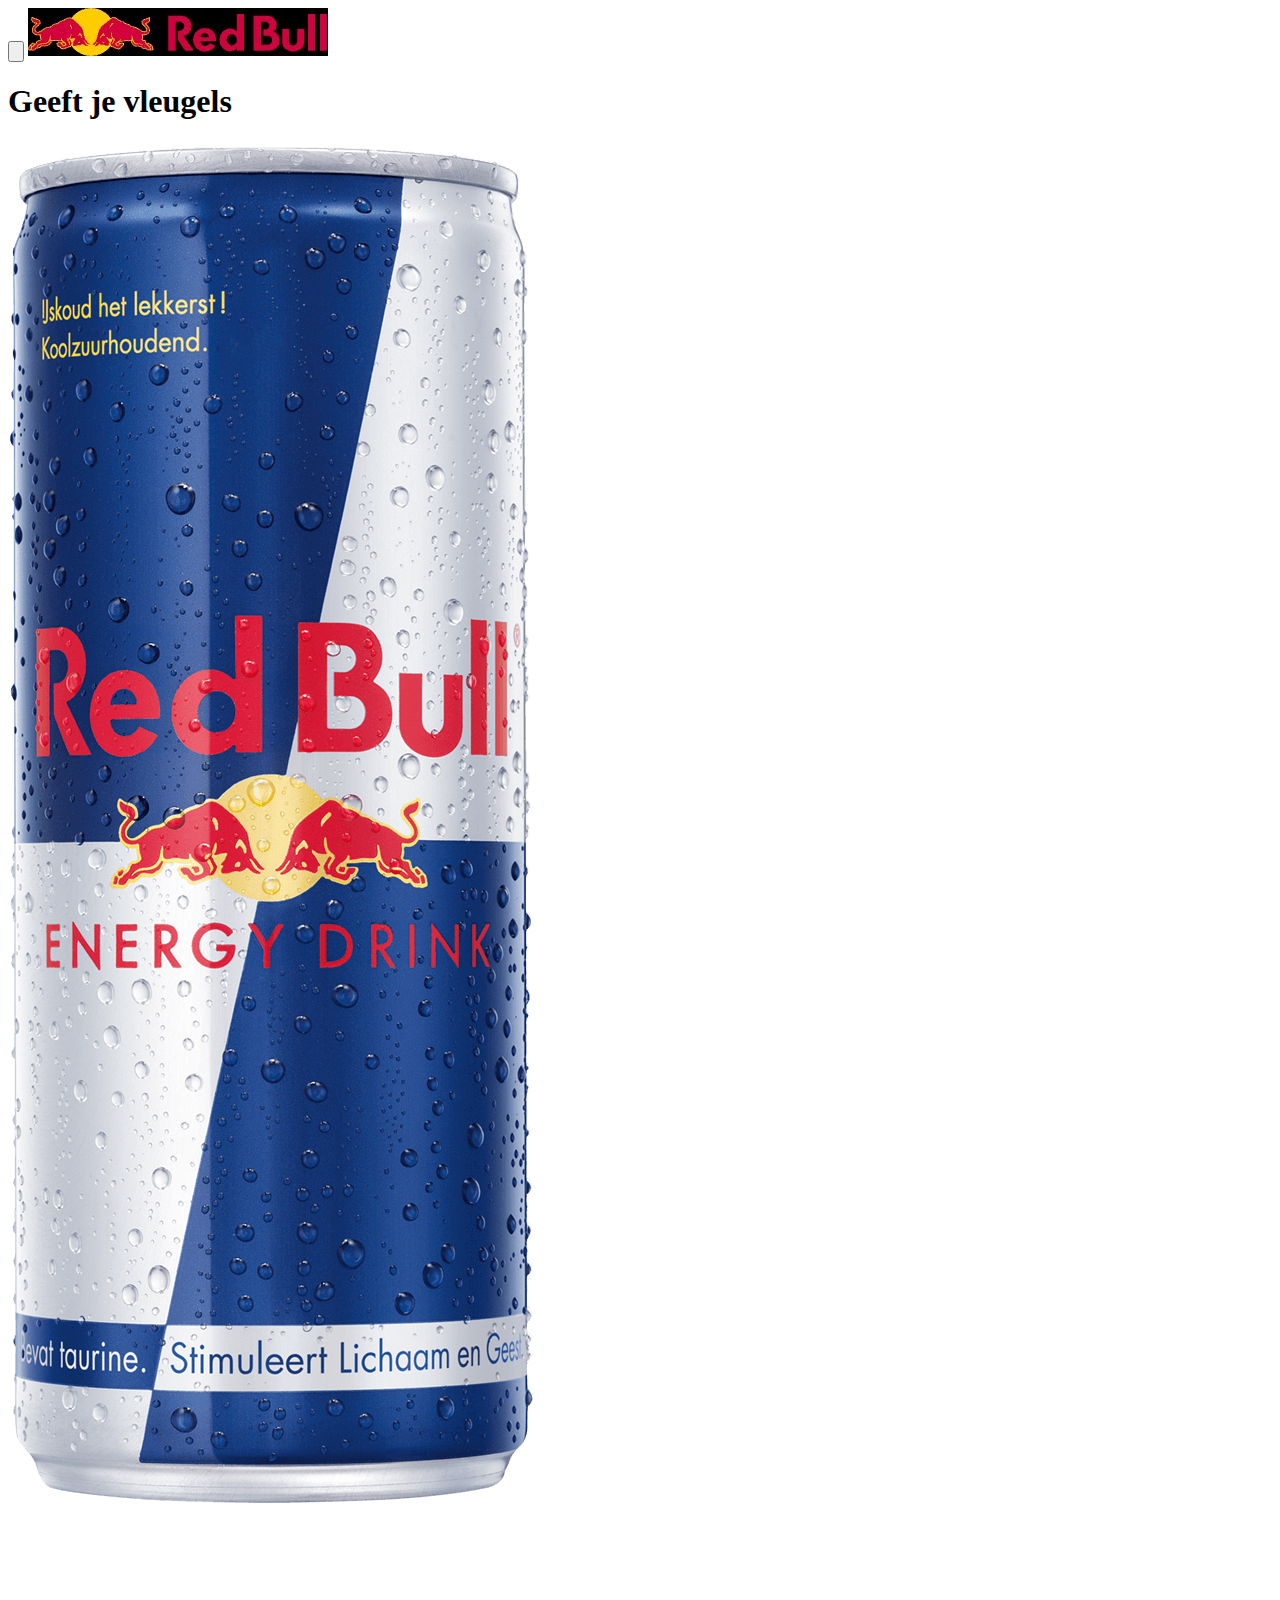
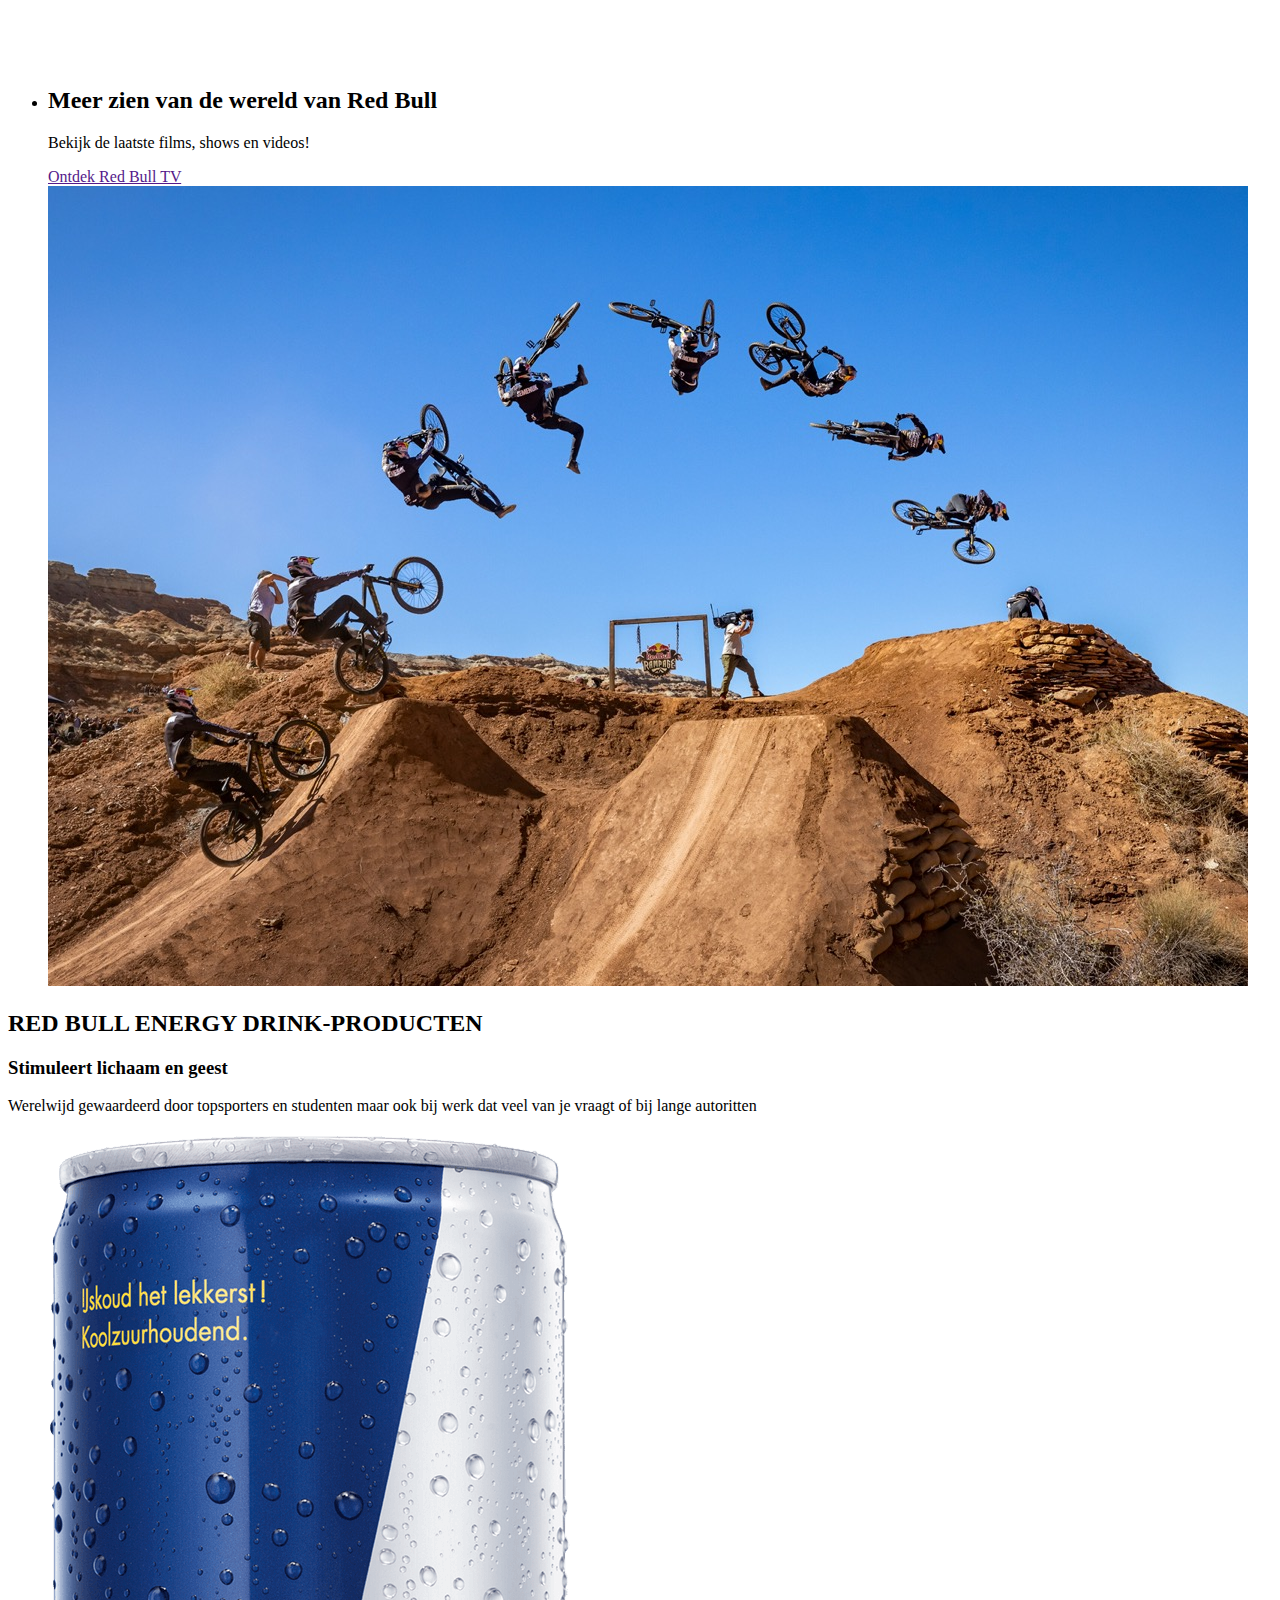
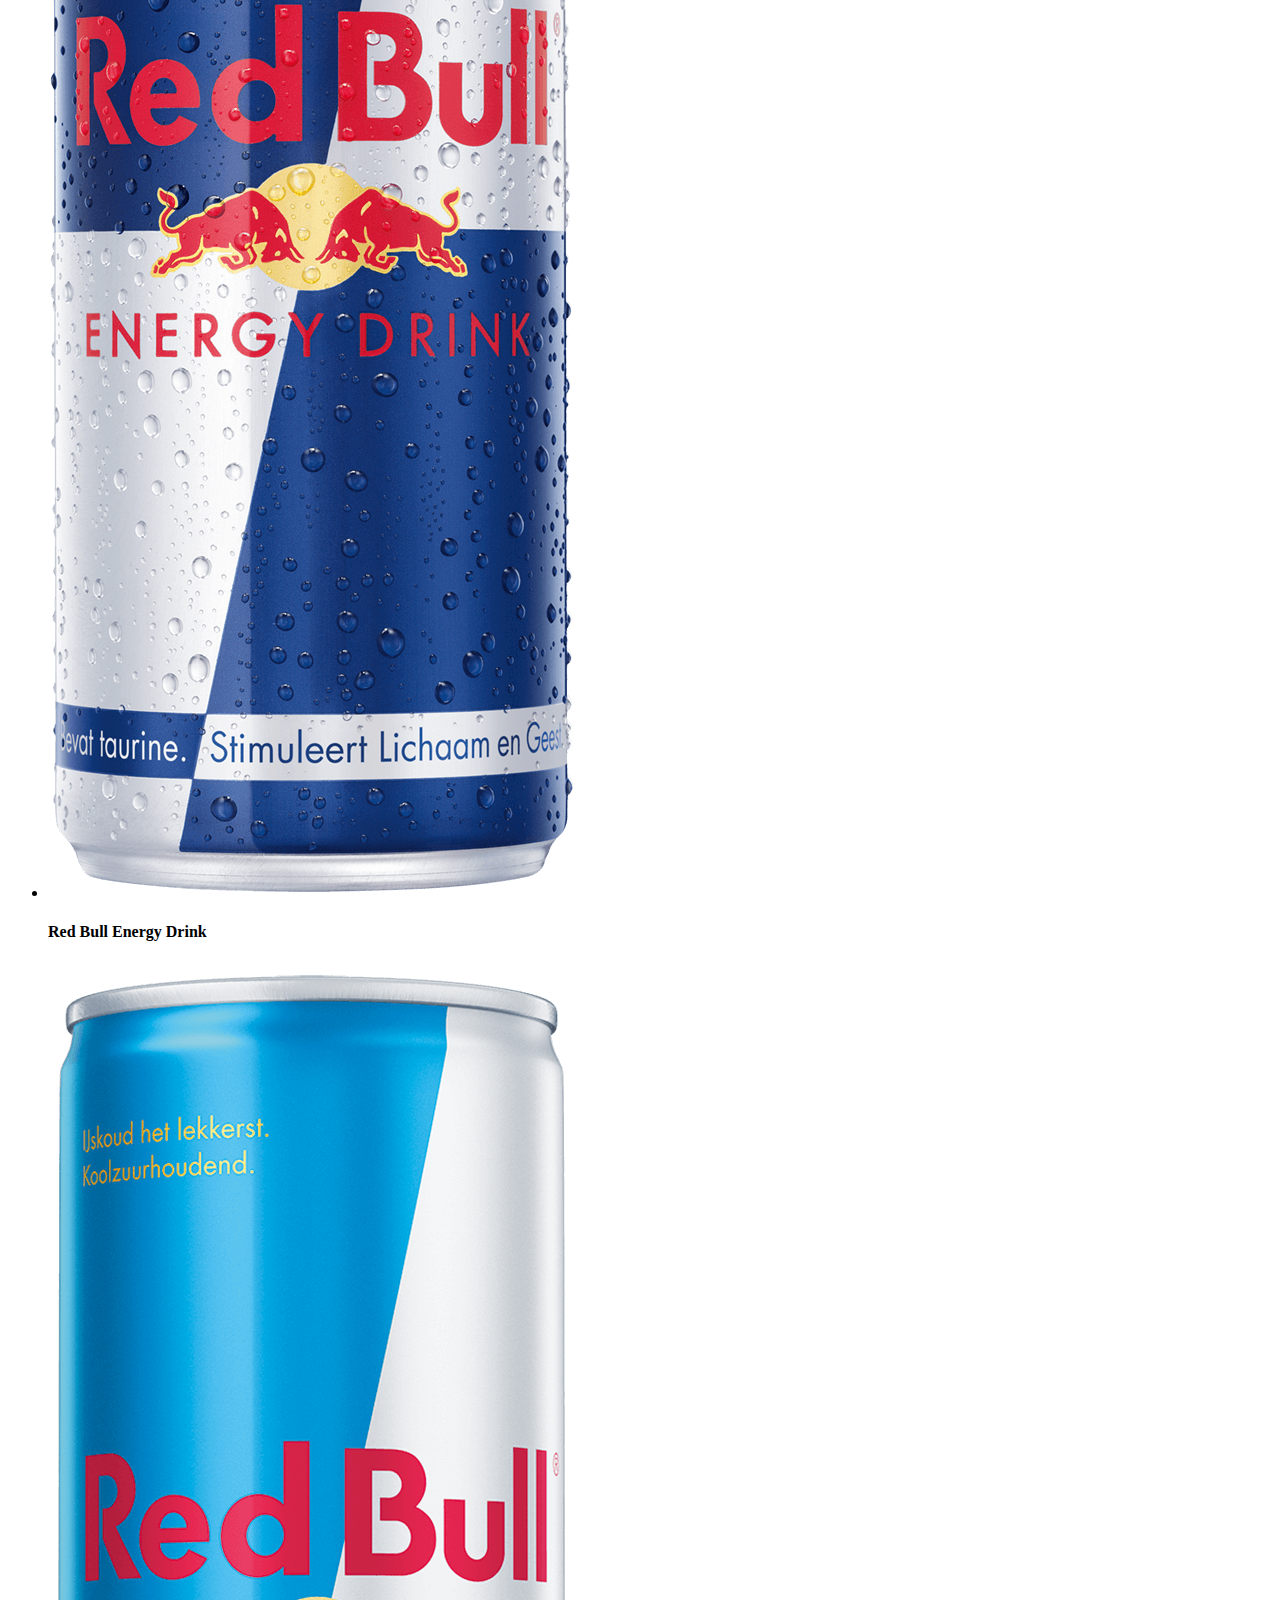
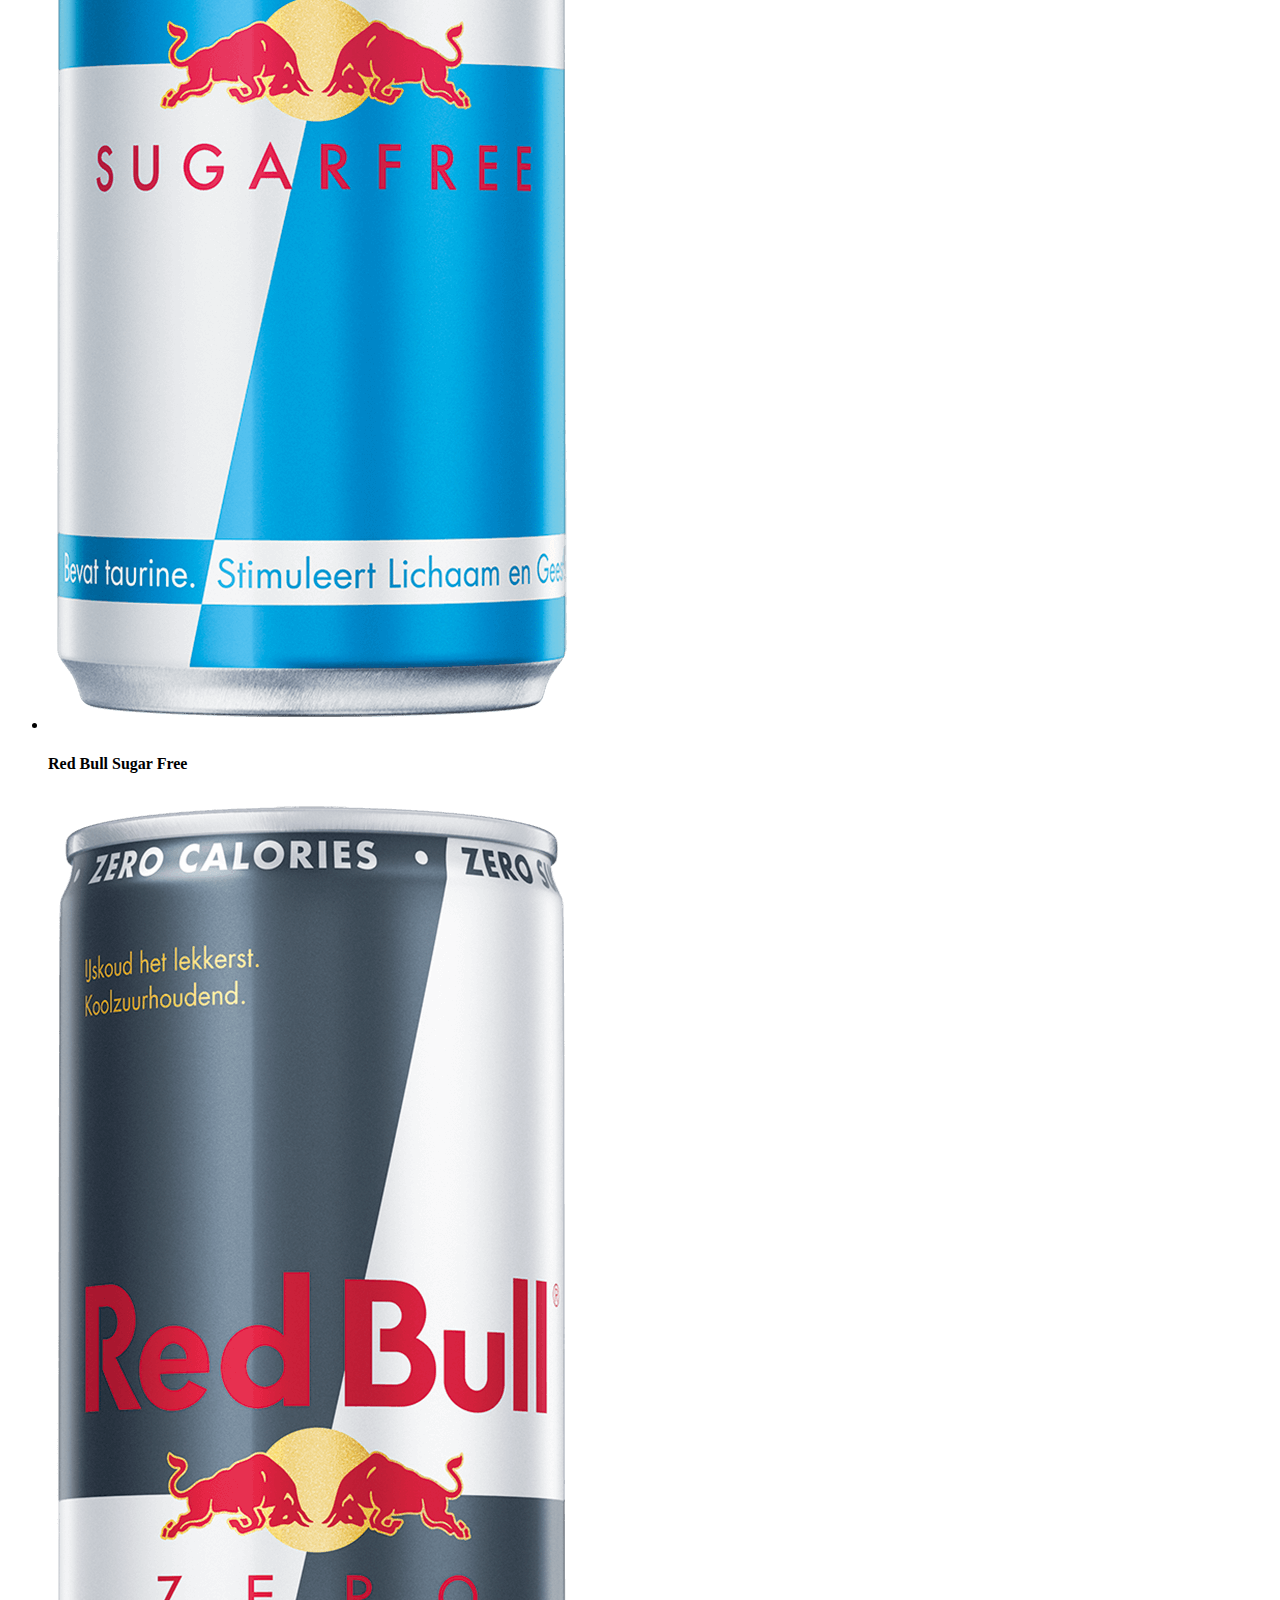
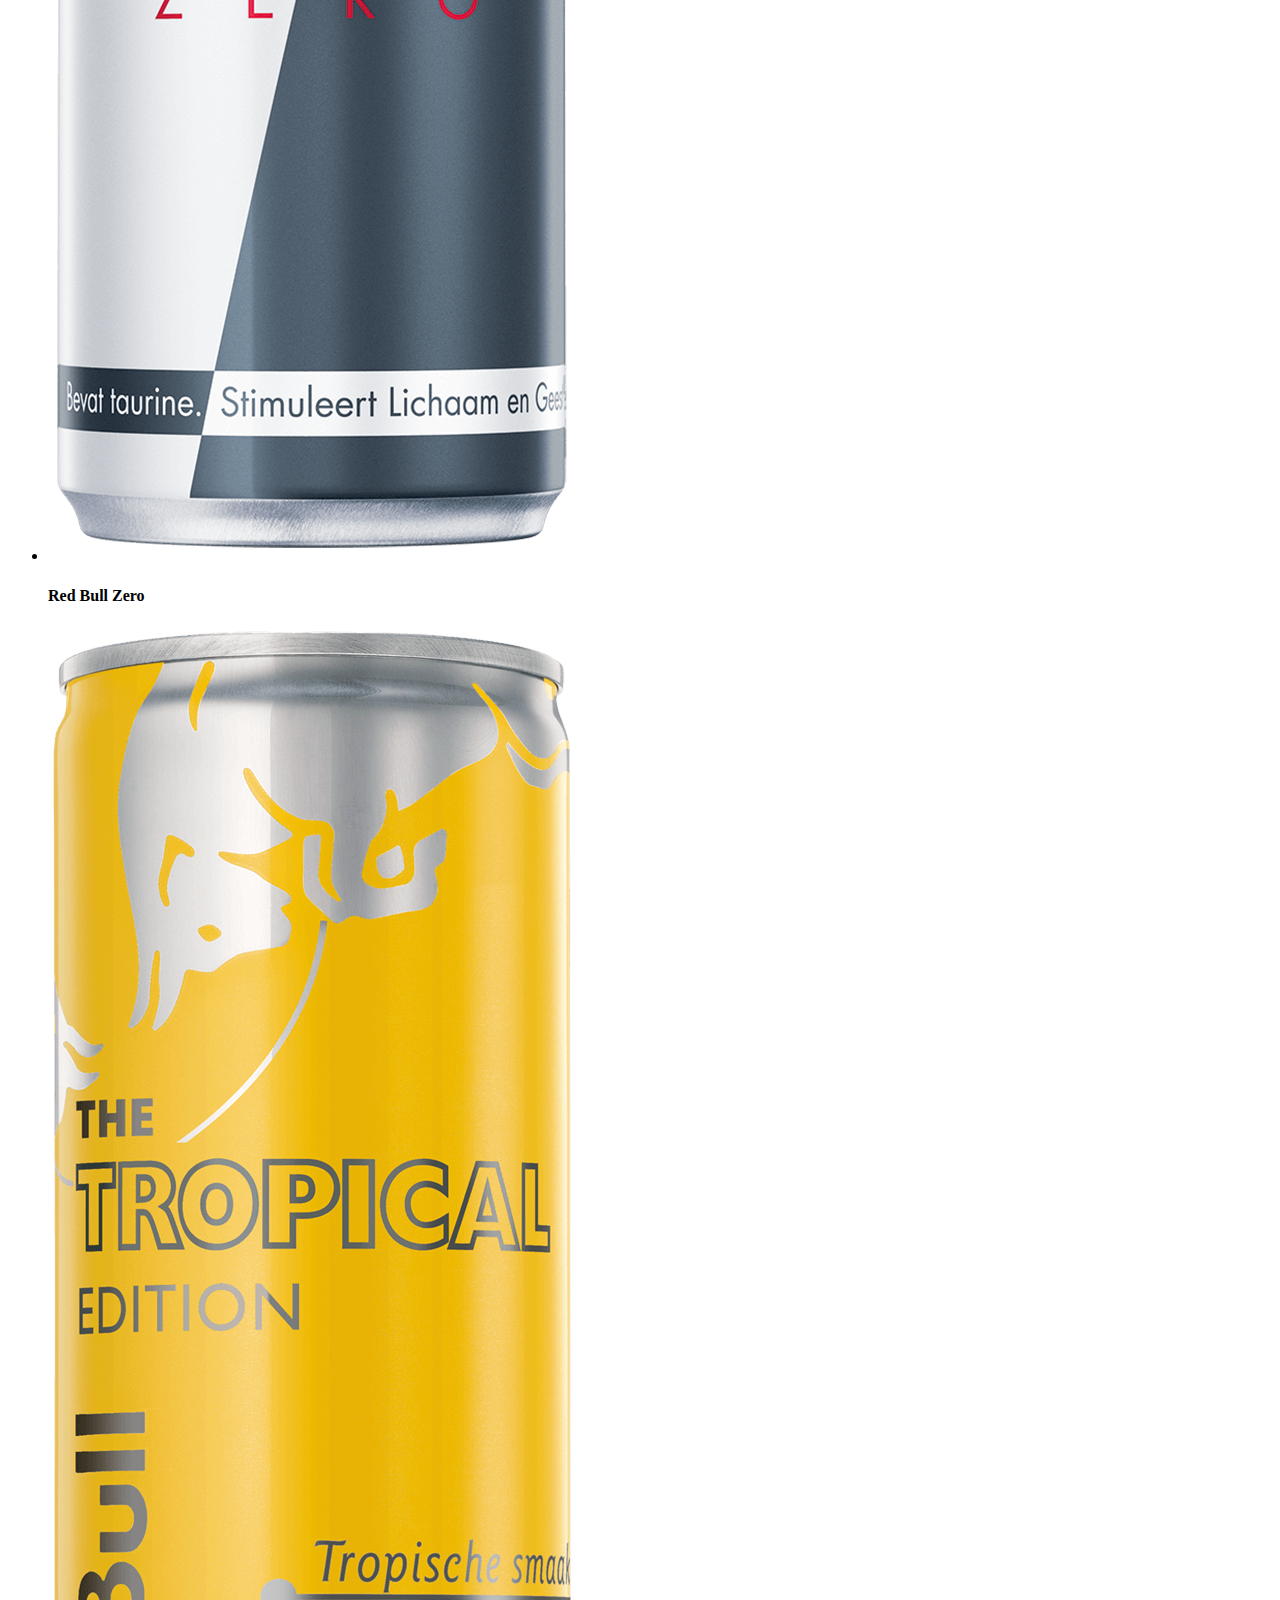
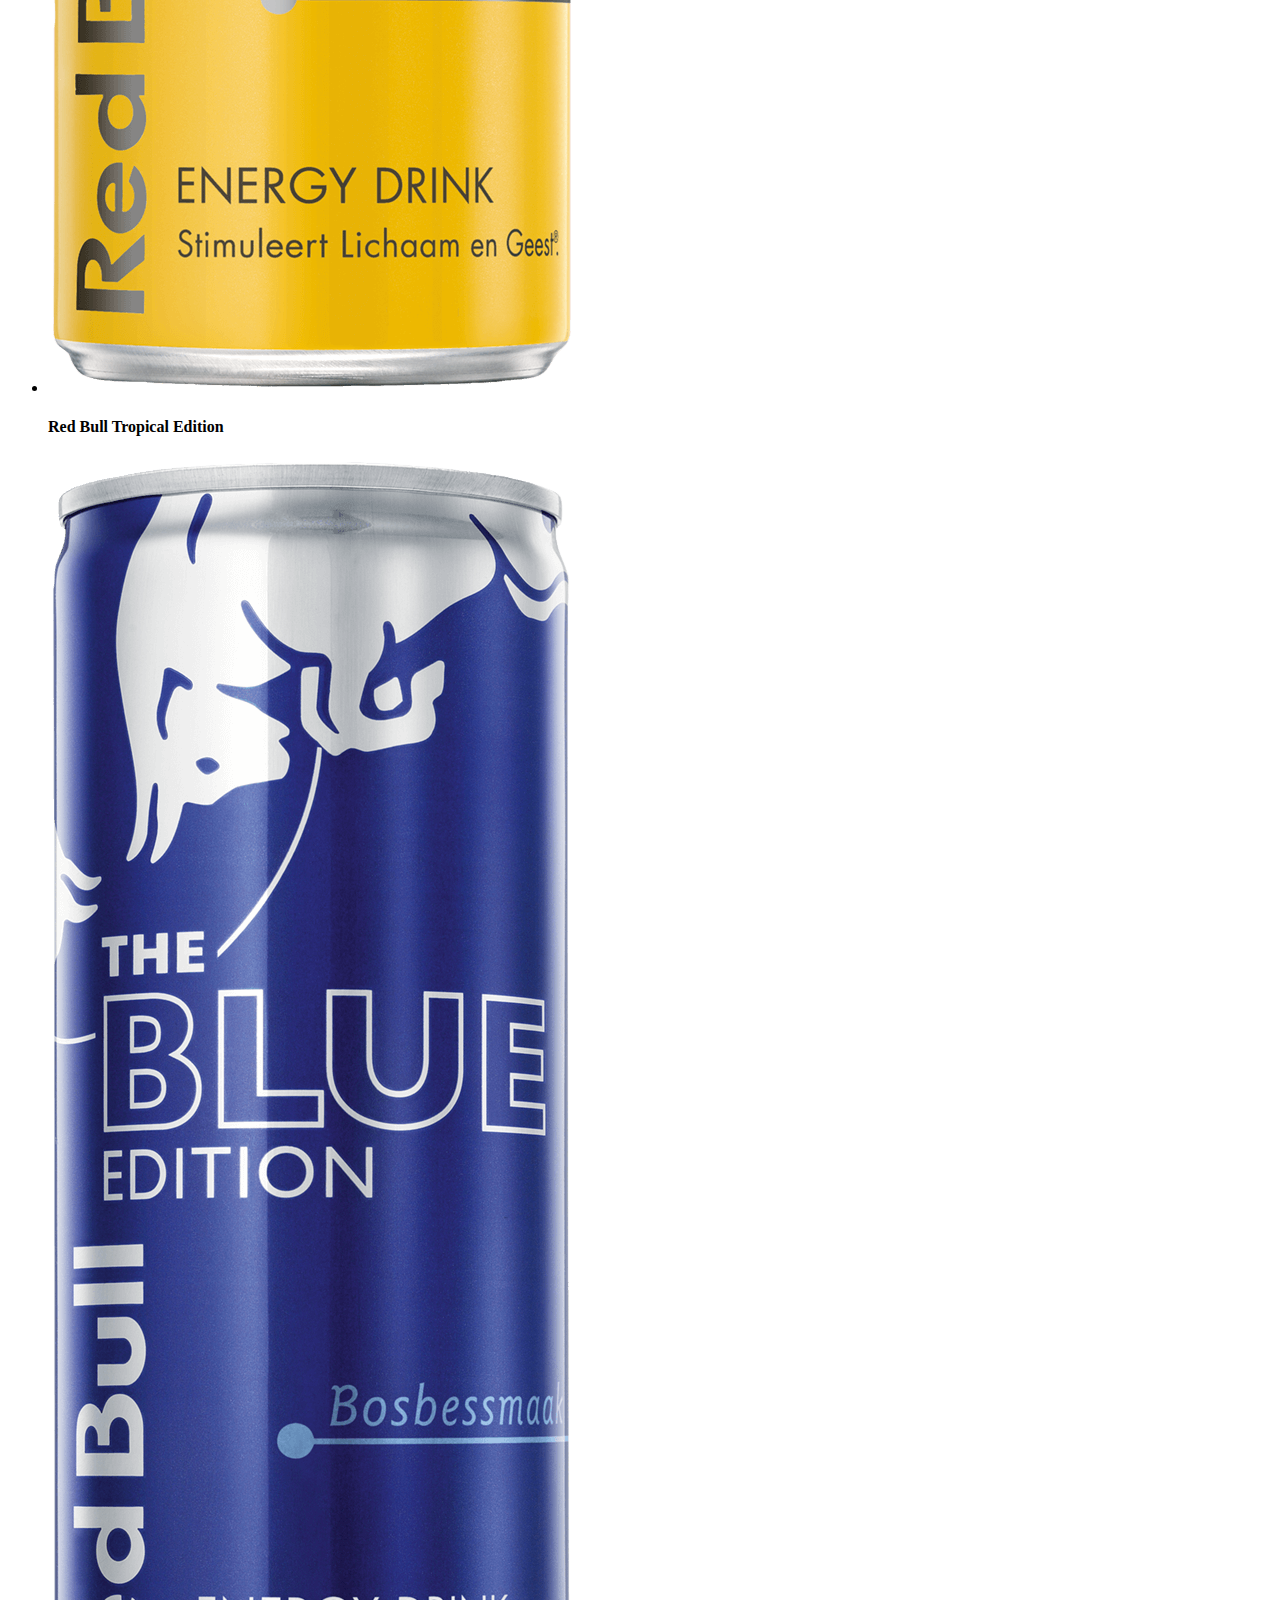
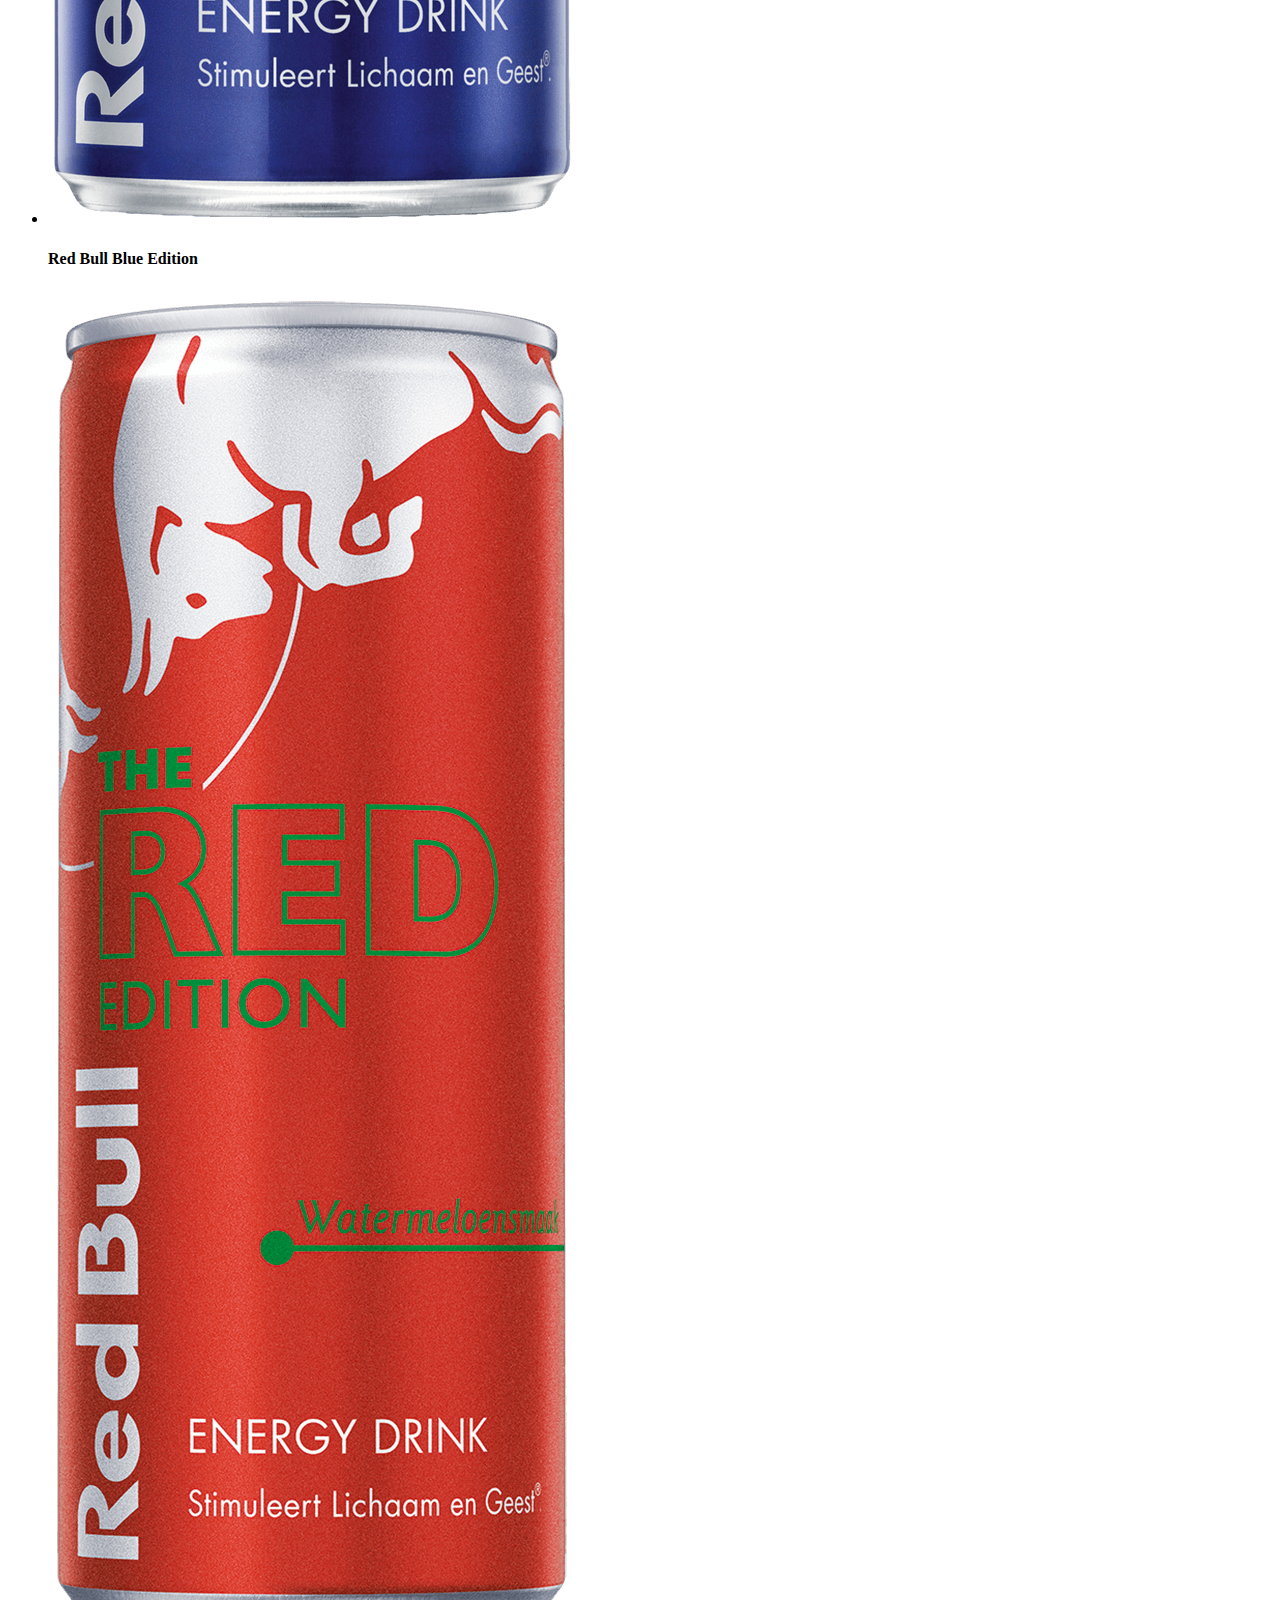
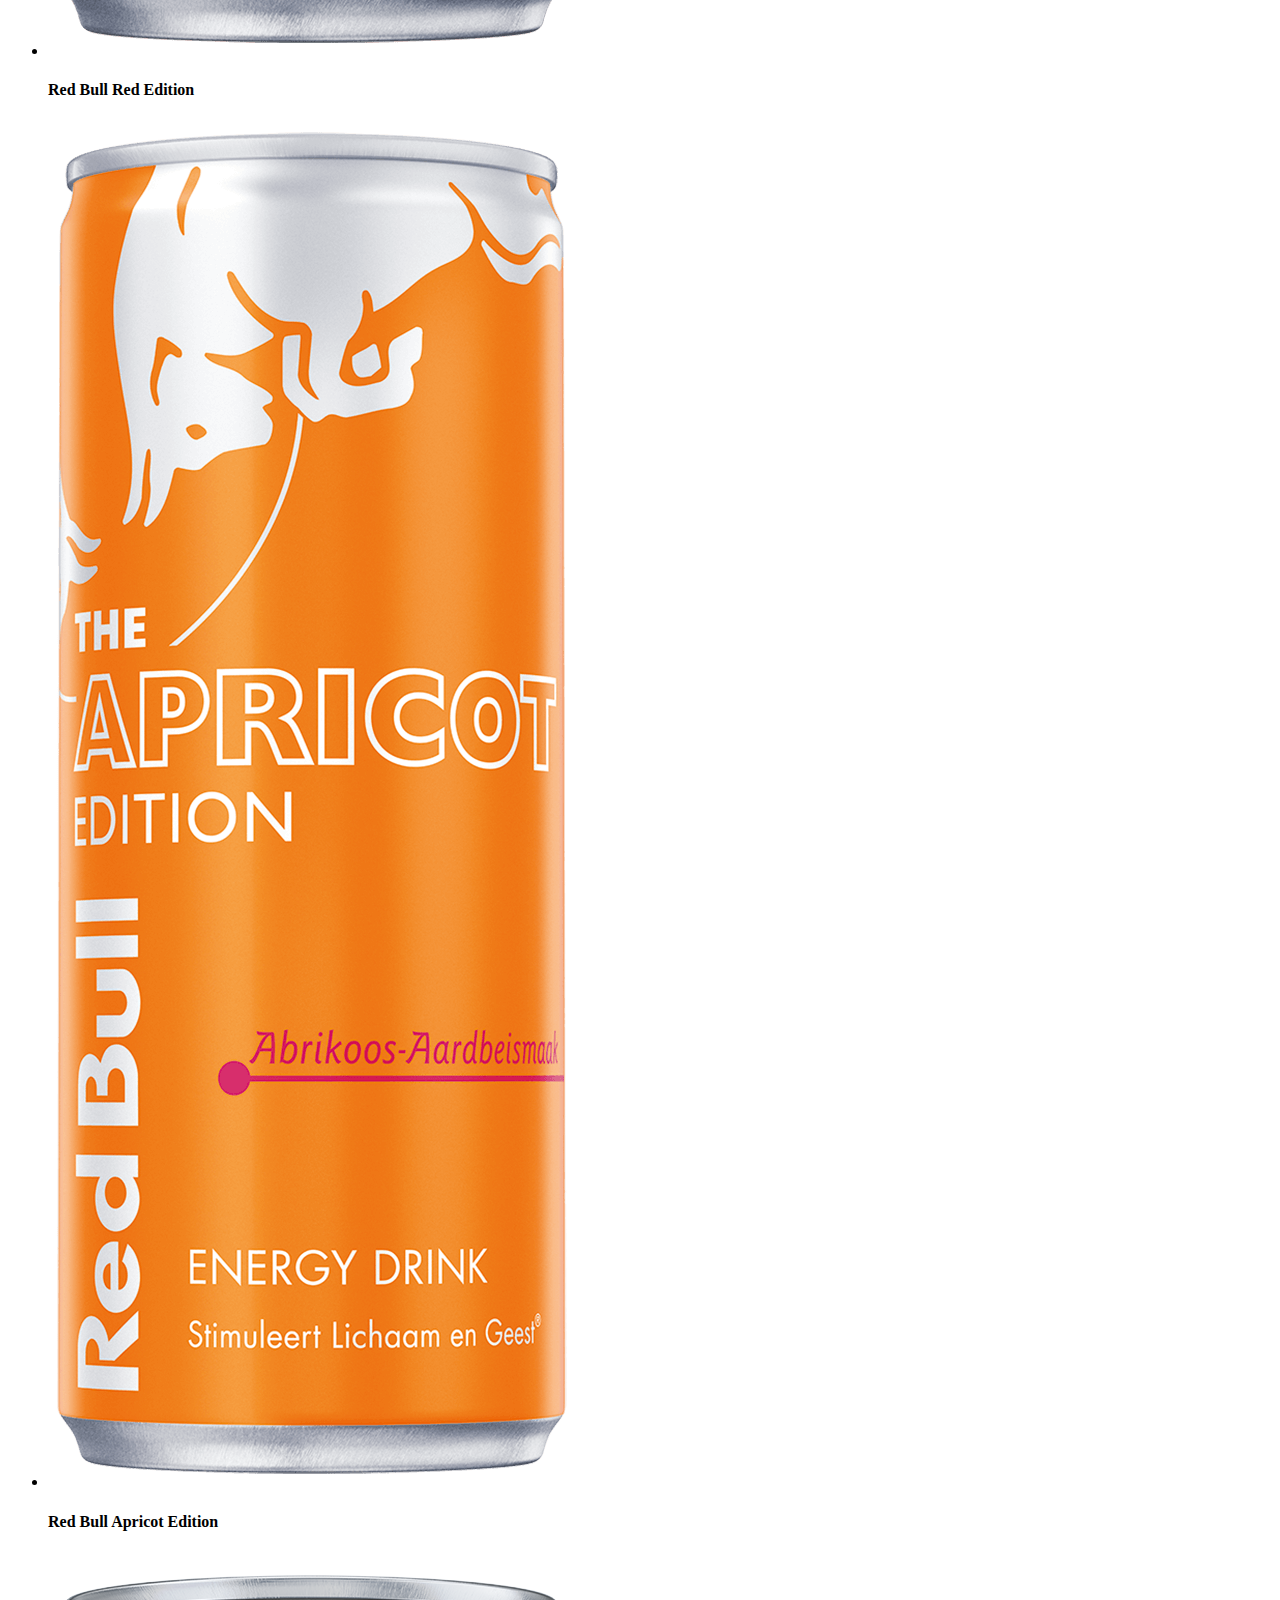
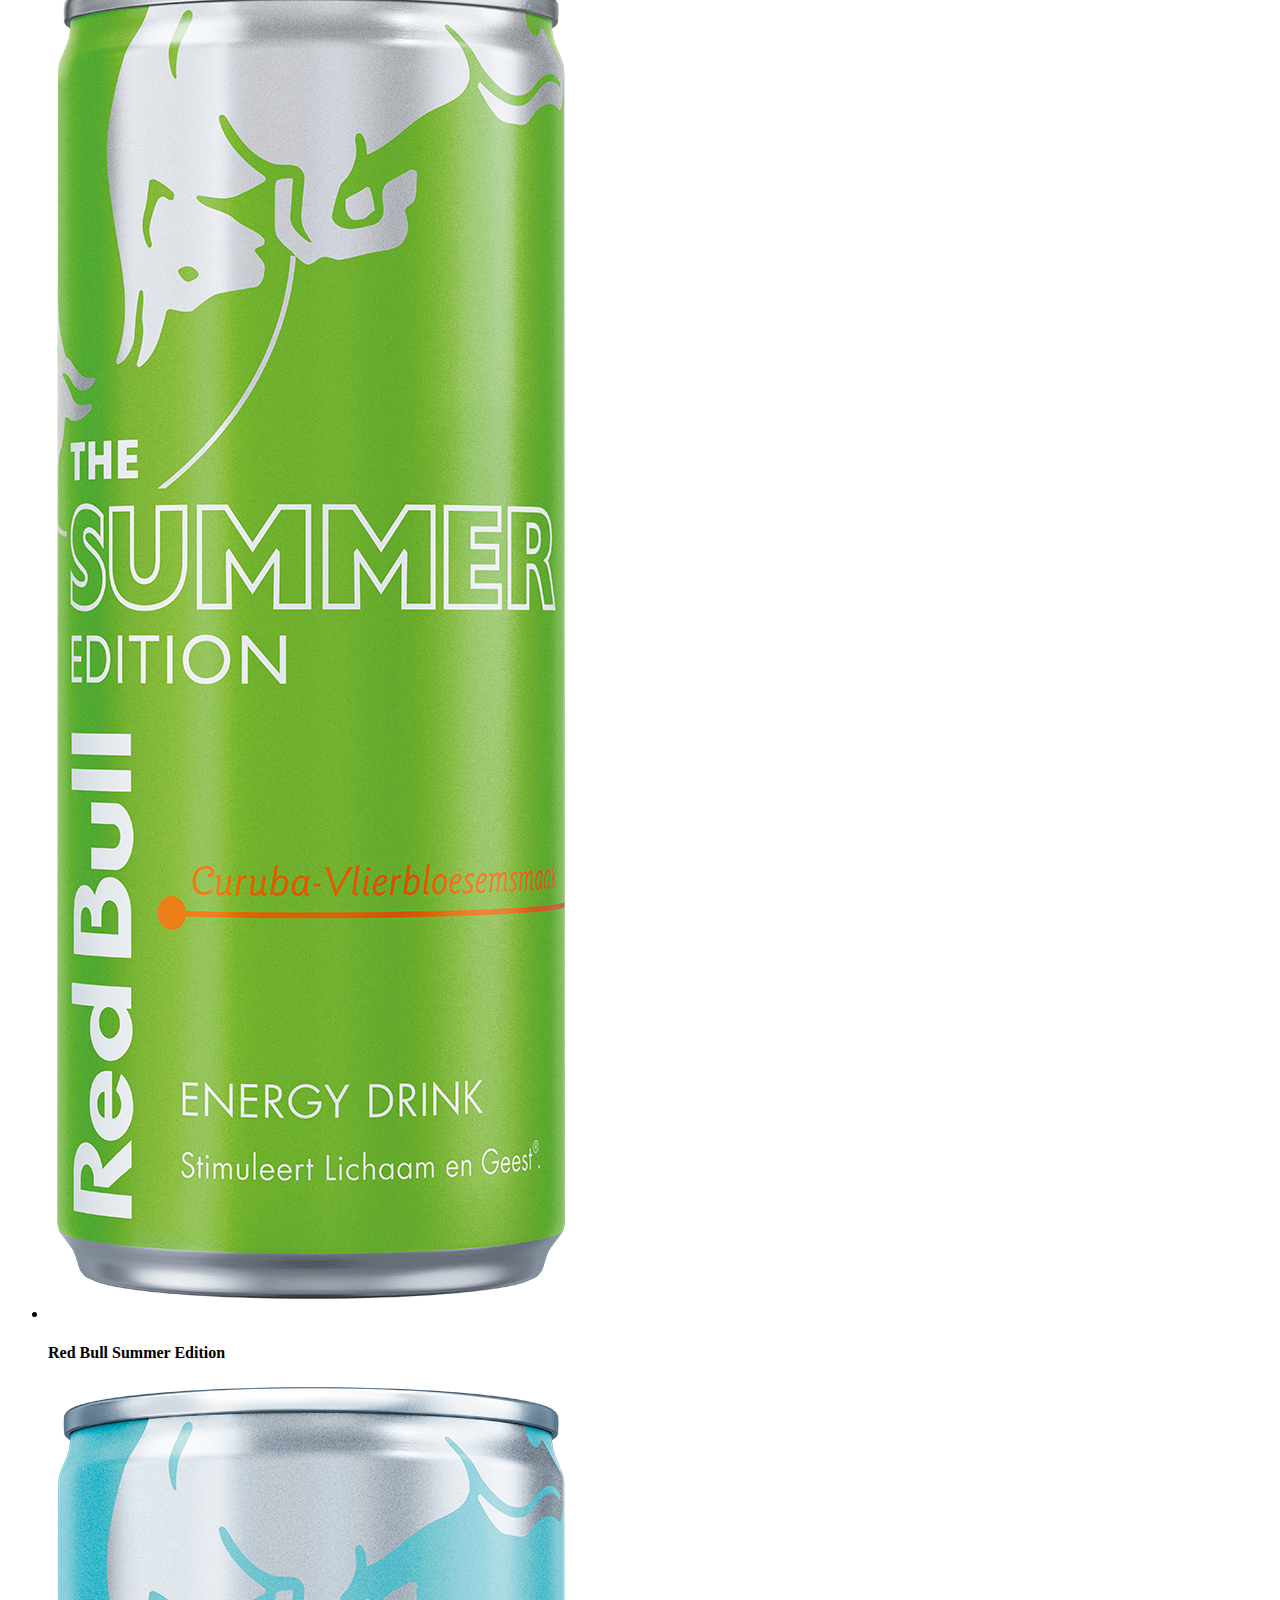
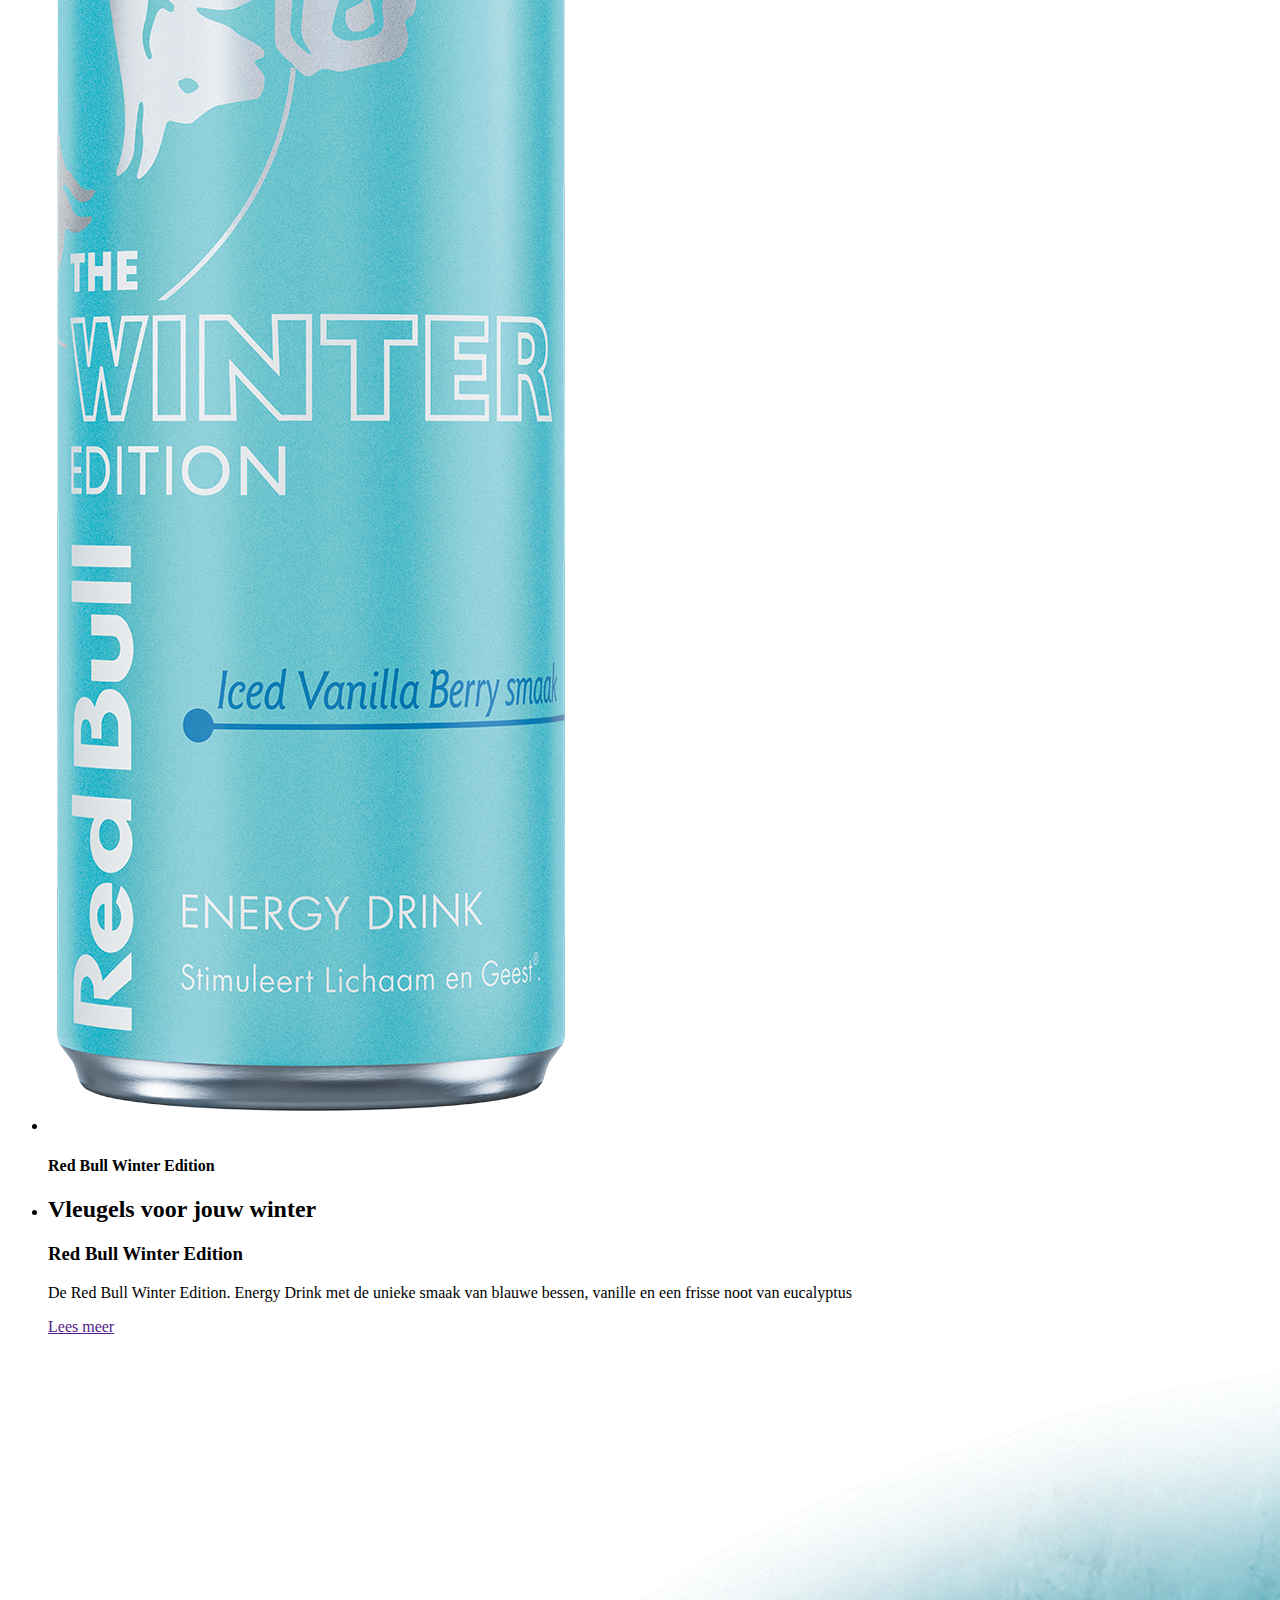
==== redbulldetails.html @ 4510eb65 "Add files via upload" ====
<!DOCTYPE html>
<html lang="nl">
	
<head>
	<meta charset="UTF-8">
	<meta name="author" content="jouw naam">
	<meta name="viewport" content="width=device-width, initial-scale=1">
	
	<title>Red Bull</title>
	
	<link href="styles/style.css" rel="stylesheet">
	<link rel="icon" type="image/svg+xml" href="images/favicon.svg">
	<nav>
		<button>
			<img src="images/9x9.svg" alt="Hamburger menu">
		</button>
		<img src="images/redbull_logo.jpeg" alt="redbull logo">
	</nav>
</head>
<body>
    <section>
        <h1>Geeft je vleugels</h1>
        <img src="images/NL_RBED_250_Single-Unit_close_cold_ORIGINAL_canwidth528px.png" alt="Classic redbull can">
    </section>
    <section>
        <video src=""></video>
    </section>
    <section>
        <ul>
            <li>
                <h2>Meer zien van de wereld van Red Bull</h2>
                <p>Bekijk de laatste films, shows en videos!</p>
                <a href="">Ontdek Red Bull TV</a>
                <img src="images/SI202110160056_news.jpg" alt="Edit of a biker doing a trick">
            </li>
        </ul>
    </section>
    <section>
        <h2>RED BULL ENERGY DRINK-PRODUCTEN</h2>
        <h3>Stimuleert lichaam en geest</h3>
        <p>Werelwijd gewaardeerd door topsporters en studenten maar ook bij werk dat veel van je vraagt of bij lange autoritten</p>
        <ul>
            <li>
                <img src="images/NL_RBED_250_Single-Unit_close_cold_ORIGINAL_canwidth528px.png" alt="Classic red bull can">
                <h4>Red Bull Energy Drink</h4>
            </li>
        </ul>
        <ul>
            <li>
                <img src="images/NL_RBSF_250_Single_Unit_close_ambient_ORIGINAL_DRES__2_.png" alt="Sugar Free red bull can">
                <h4>Red Bull Sugar Free</h4>
            </li>
        </ul>
        <ul>
            <li>
                <img src="images/NL_RBZ_250_Single_Unit_close_ambient_ORIGINAL_DRES__1_.png" alt="Zero Caffeine Red Bull can">
                <h4>Red Bull Zero</h4>
            </li>
        </ul>
        <ul>
            <li>
                <img src="images/NL_RBTE_250_Single-Unit_close_ambient_ORIGINAL_canwidth528px.png" alt="Yellow Red Bull can">
                <h4>Red Bull Tropical Edition</h4>
            </li>
        </ul>
        <ul>
            <li>
                <img src="images/NL_RBBE_250_Single-Unit_close_ambient_ORIGINAL_canwidth528px.png" alt="Dark blue Red Bull can">
                <h4>Red Bull Blue Edition</h4>
            </li>
        </ul>
        <ul>
            <li>
                <img src="images/NL_RBRE_250_Single_Unit_close_ambient_ORIGINAL_DRES__3_.png" alt="Red Red Bull can">
                <h4>Red Bull Red Edition</h4>
            </li>
        </ul>
        <ul>
            <li>
                <img src="images/DRES_NL_APRICOT-250ml_ambient_front_redbullcom.png" alt="Orange Red Bull can">
                <h4>Red Bull Apricot Edition</h4>
            </li>
        </ul>
        <ul>
            <li>
                <img src="images/NL_CE_250ml_The_Summer_Edition_Country__Ambient_Closed_Front_COM_FULL.png" alt="Green Red bull can">
                <h4>Red Bull Summer Edition</h4>
            </li>
        </ul>
        <ul>
            <li>
                <img src="images/NL_IGB_250ml_The_Winter_Edition_Sugarfree_COUNTRY_RGB_PACKRQ-1675_Ambient_Closed_Front_COM_FULL.png" alt="Light Blue rdbull can">
                <h4>Red Bull Winter Edition</h4>
            </li>
        </ul>
    </section>
    <section>
        <ul>
            <li>
                <h2>Vleugels voor jouw winter</h2>
                <h3>Red Bull Winter Edition</h3>
                <p>De Red Bull Winter Edition. Energy Drink met de unieke smaak van blauwe bessen, vanille en een frisse noot van eucalyptus</p>
                <a href="">Lees meer</a>
                <img src="images/winter-edition-background.png" alt="">
                <img src="images/cutoff_winteredi.png" alt="Light blue redbull can">
            </li>
        </ul>
        <ul>
            <li>
                <h2>Vleugels voor jouw zomer</h2>
                <h3>Red Bull Summer Edition</h3>
                <p>Red Bull Summer Edition met de exotische smaak van Curuba - Vlierbloesem</p>
                <a href="">Ontdek meer</a>
                <img src="images/summer_bg.jpeg" alt="">
                <img src="images/Summer_edi.png" alt="Light green red bull can">
            </li>
        </ul>
    </section>
    <section>
        <ul>
            <li>
                <h1>DUURZAAMHEID</h1>
                <H2>Een blikje heeft meer dan één leven</H2>
                <p>Bij Red Bull zijn we ons bewust van onze verantwoordelijkheid voor het milleu. Lees hier voor meer info over onze duurzame werkwijze:</p>
                <a href="">De levencyclus van een blikje</a>
                <a href="">Doe een quiz</a>
                <img src="" alt="">
            </li>
        </ul>
    </section>
</body>
<footer>
    <ul>
		<li>
			<a href="">Products & company</a>
			<a href="">Contact</a>
			<a href="">Vacatures</a>
			<a href="">Media</a>
			<a href="">Red Bull Shop</a>
			<a href="">Cookie instellingen</a>
			<a href="">Privacybeleid</a>
			<a href="">Gebruiksvoorwaarden</a>
			<a href="">Afdrukken</a>
			<a href="">Merkbescherming</a>
			<a href="">Fraude waarschuwing</a>
			<p>© 2024 Red Bull</p>
		</li>
	</ul>
</footer>
</html>
---- styles/style.css ----
/**************/
/* CSS REMEDY */
/**************/
*, *::after, *::before {
  box-sizing:border-box;  
}






/*********************/
/* CUSTOM PROPERTIES */
/*********************/
:root {
	/* startje */
	--color-text:#111;
	--color-background:#eee;
}





/****************/
/* JOUW STYLING */
/****************/

/* jouw code */
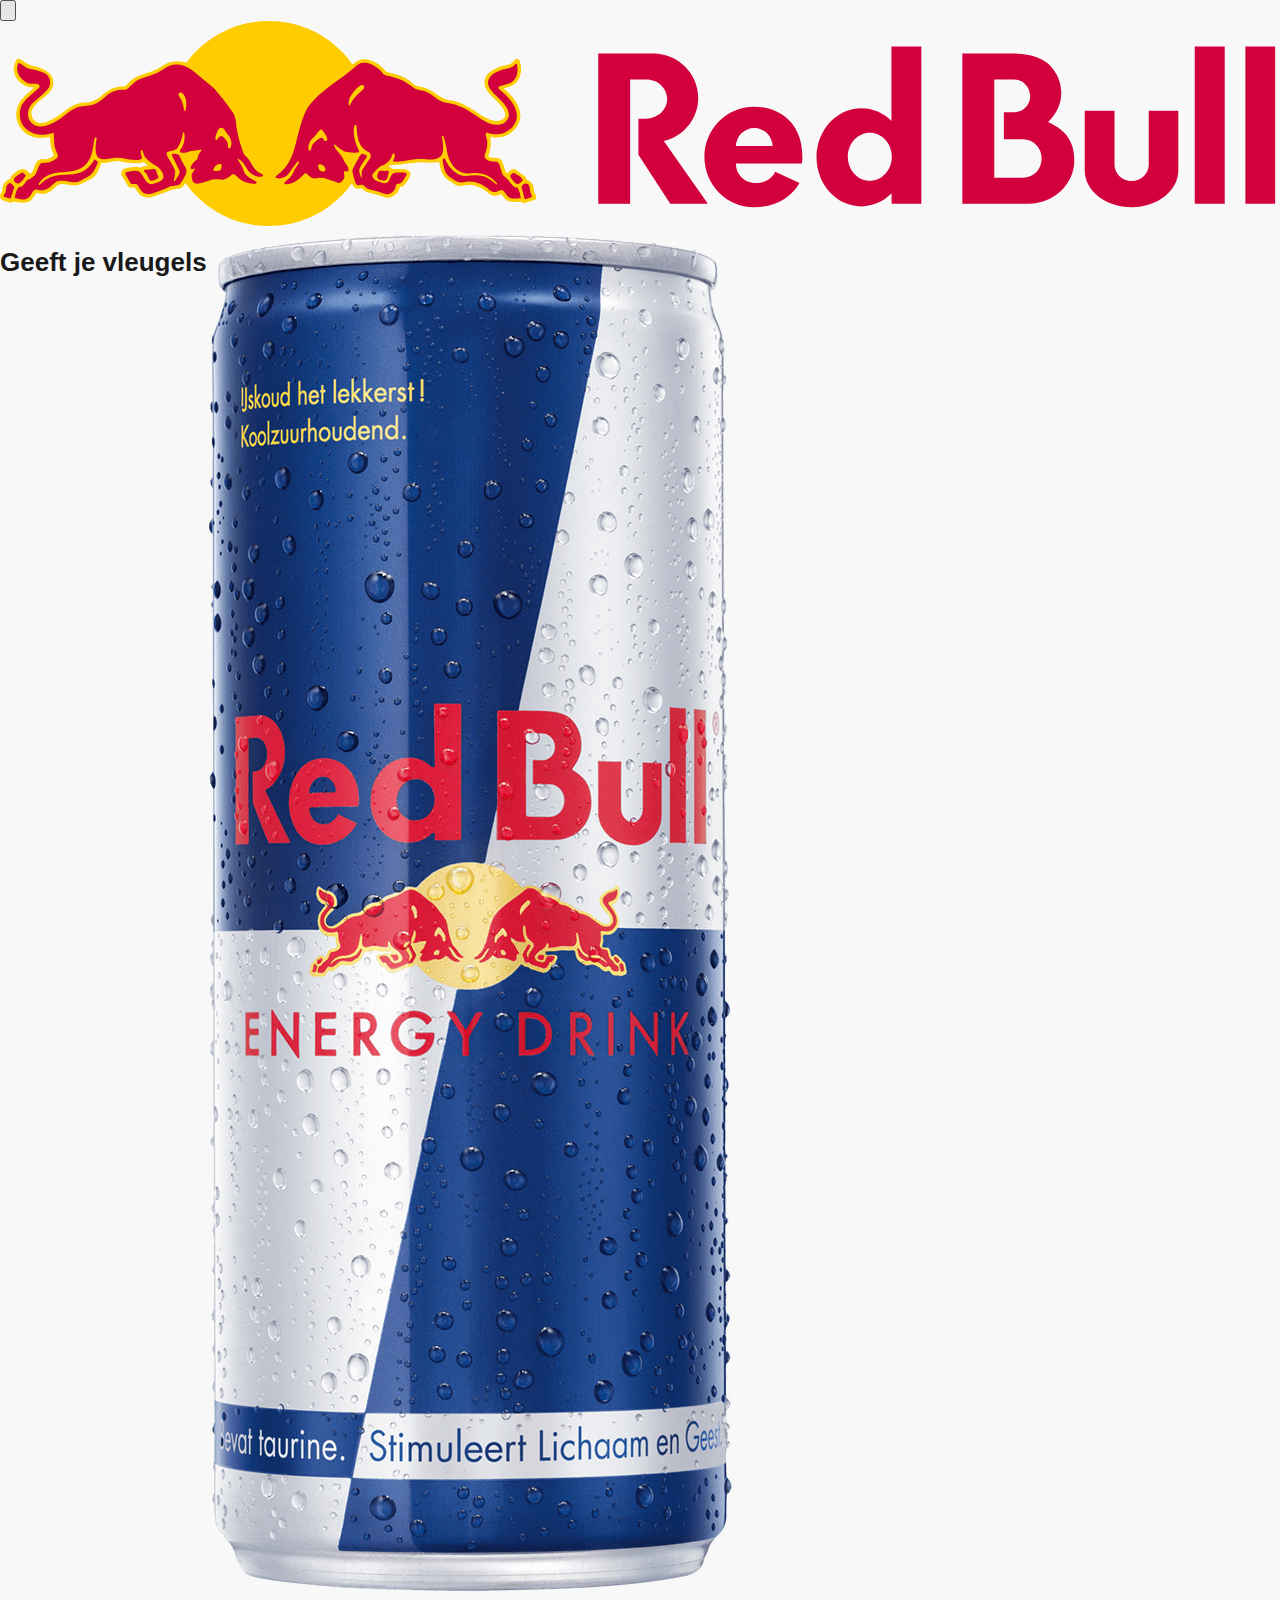
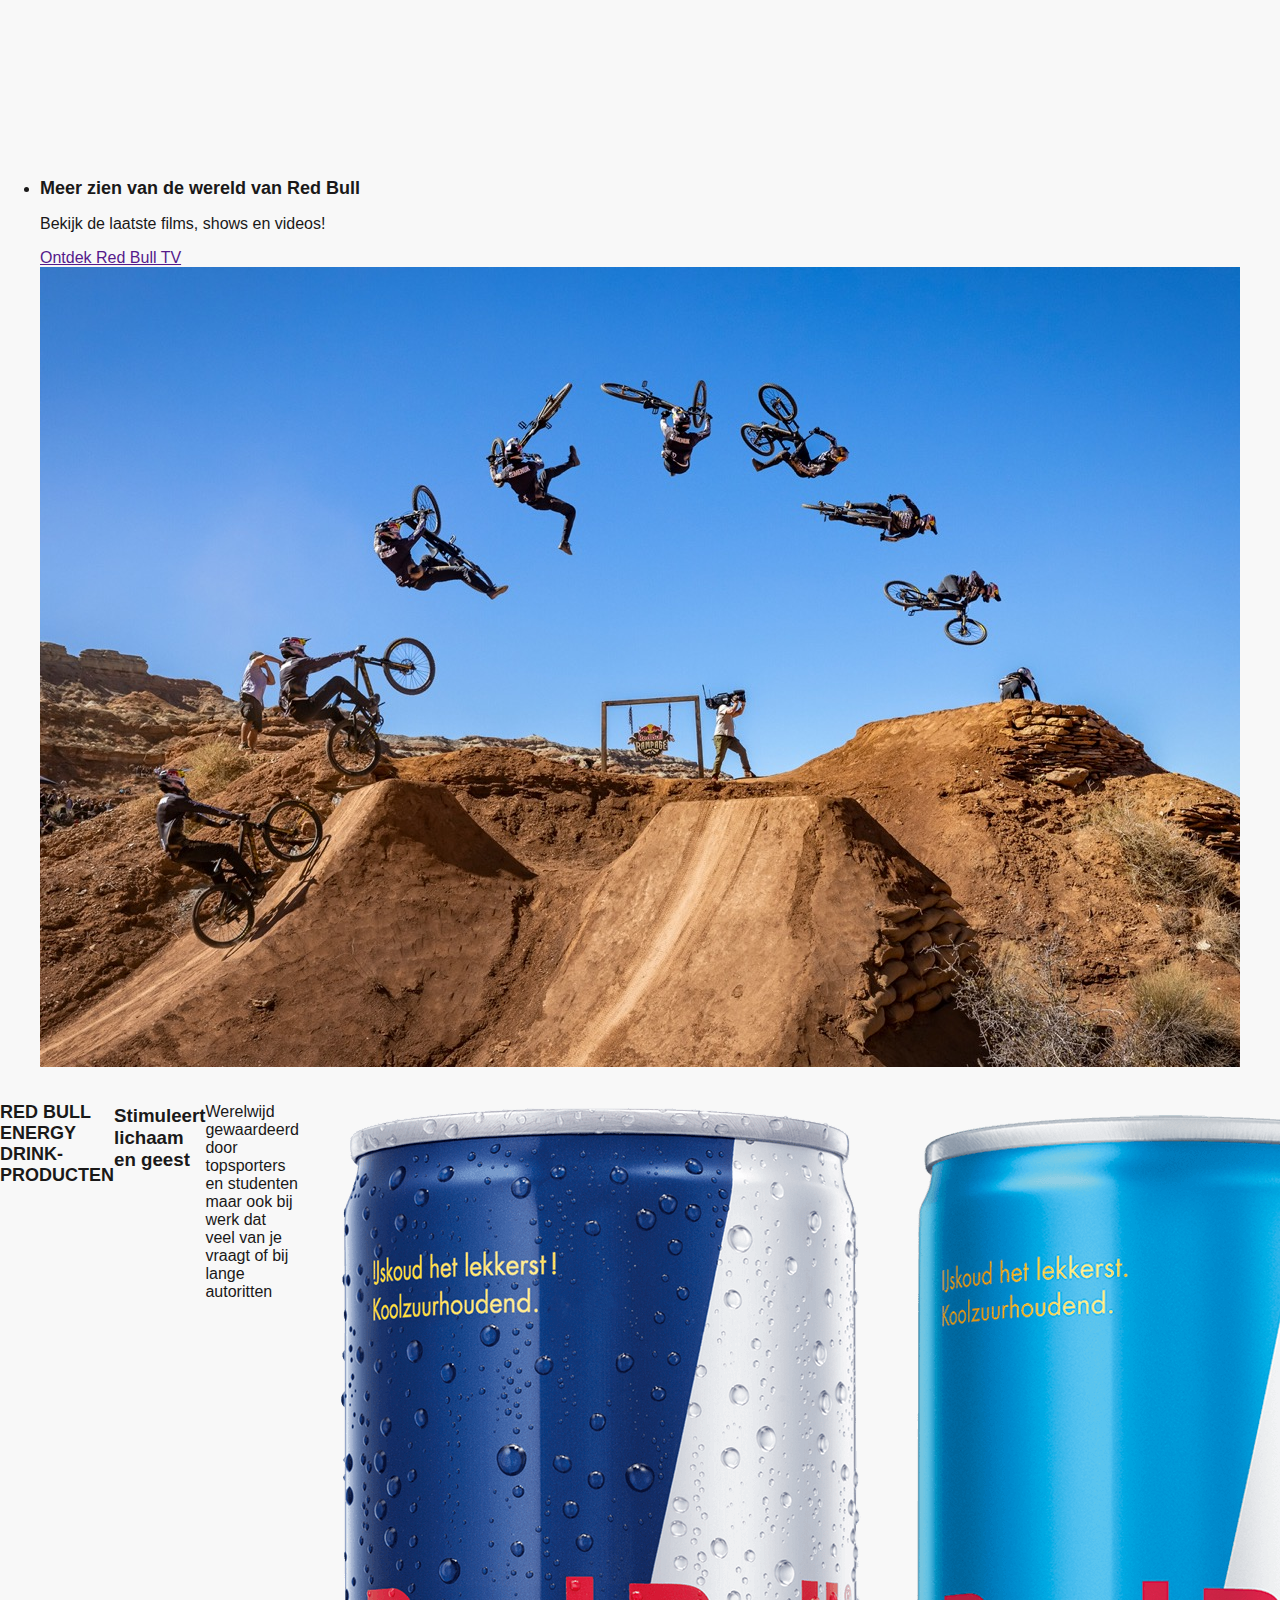
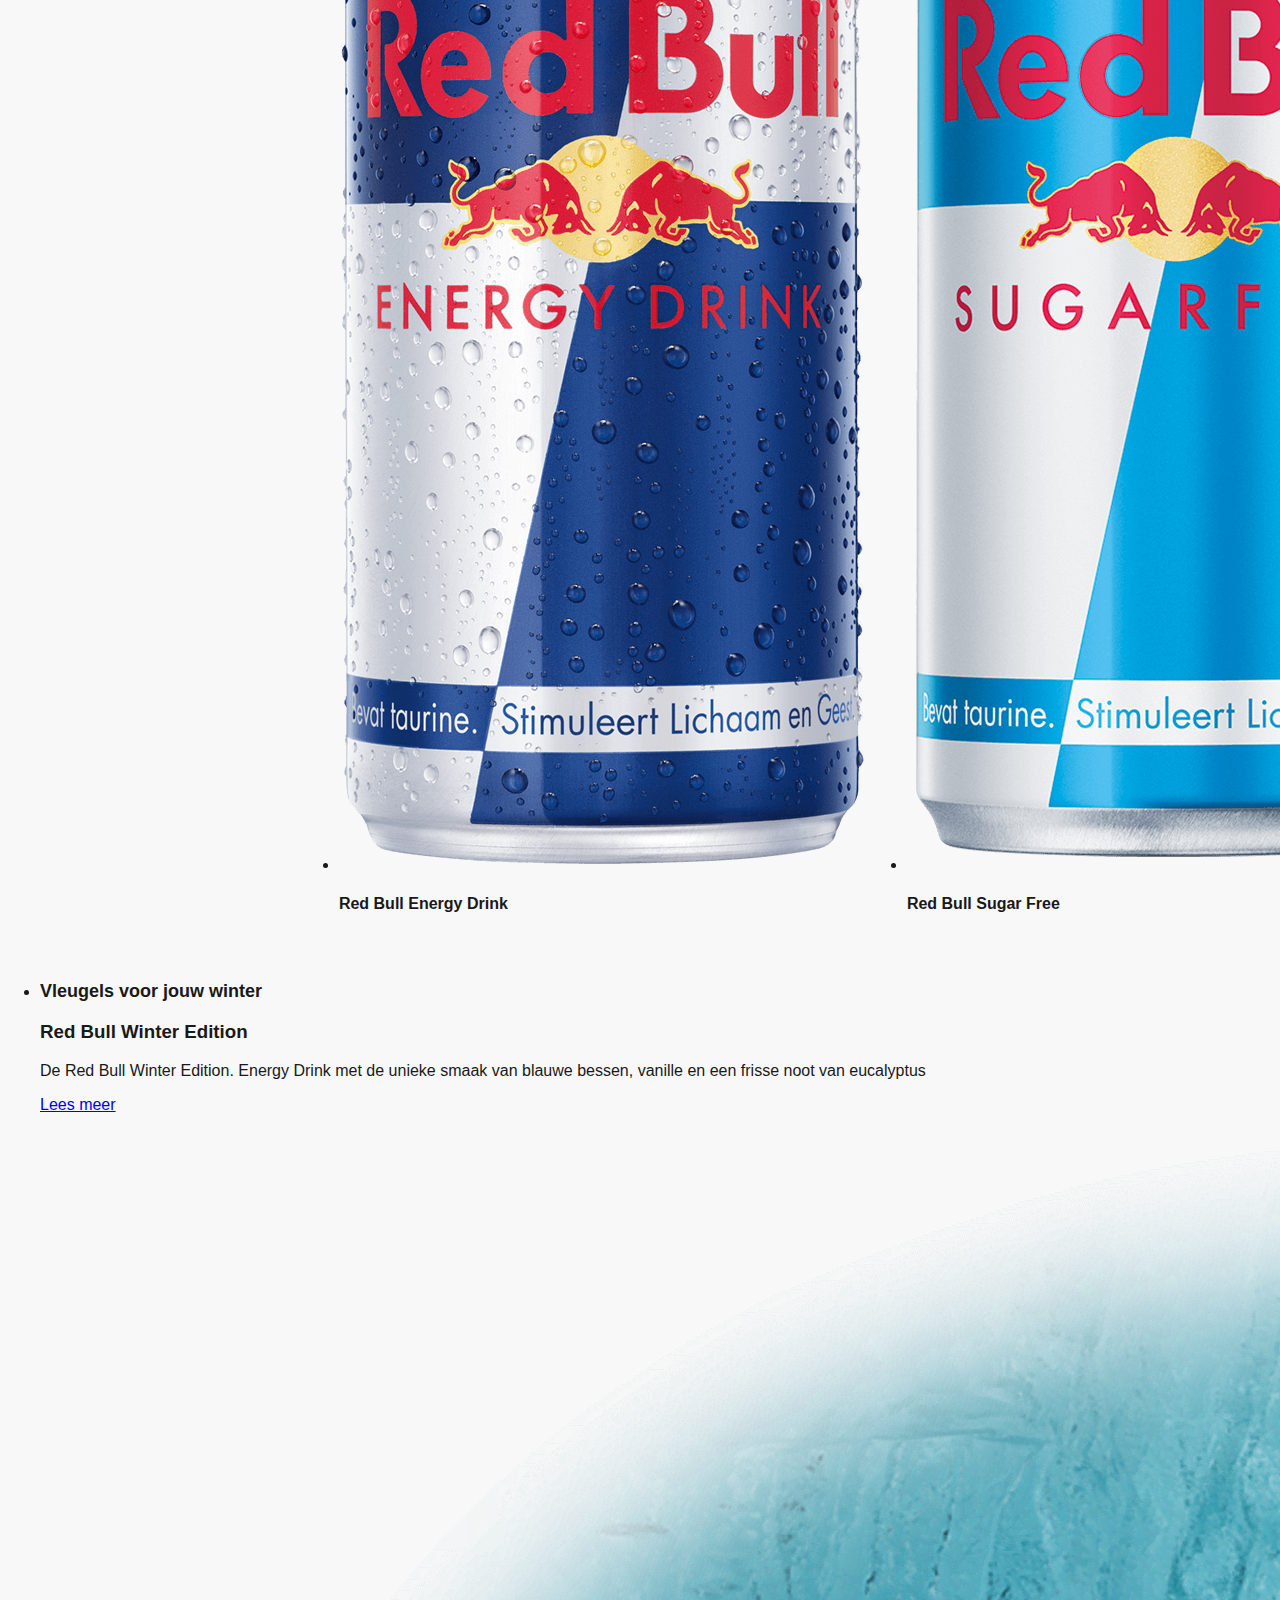
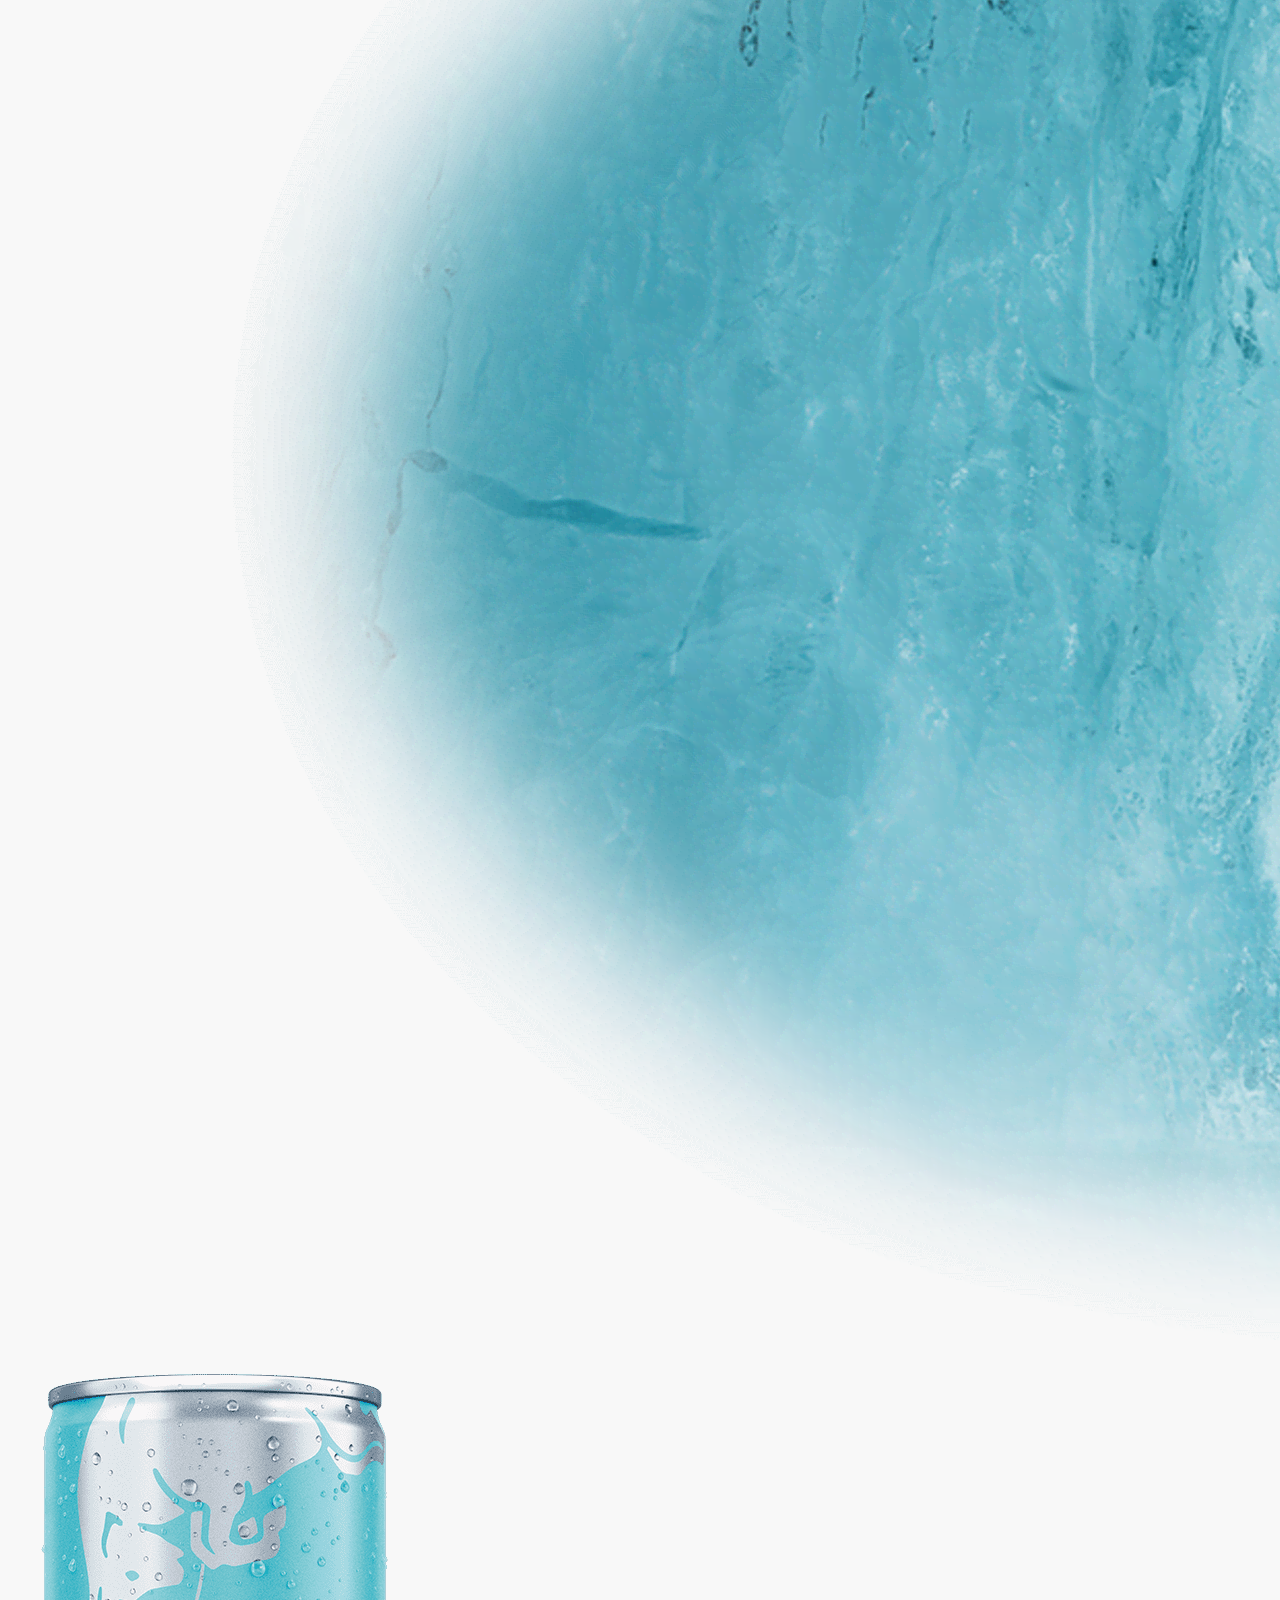
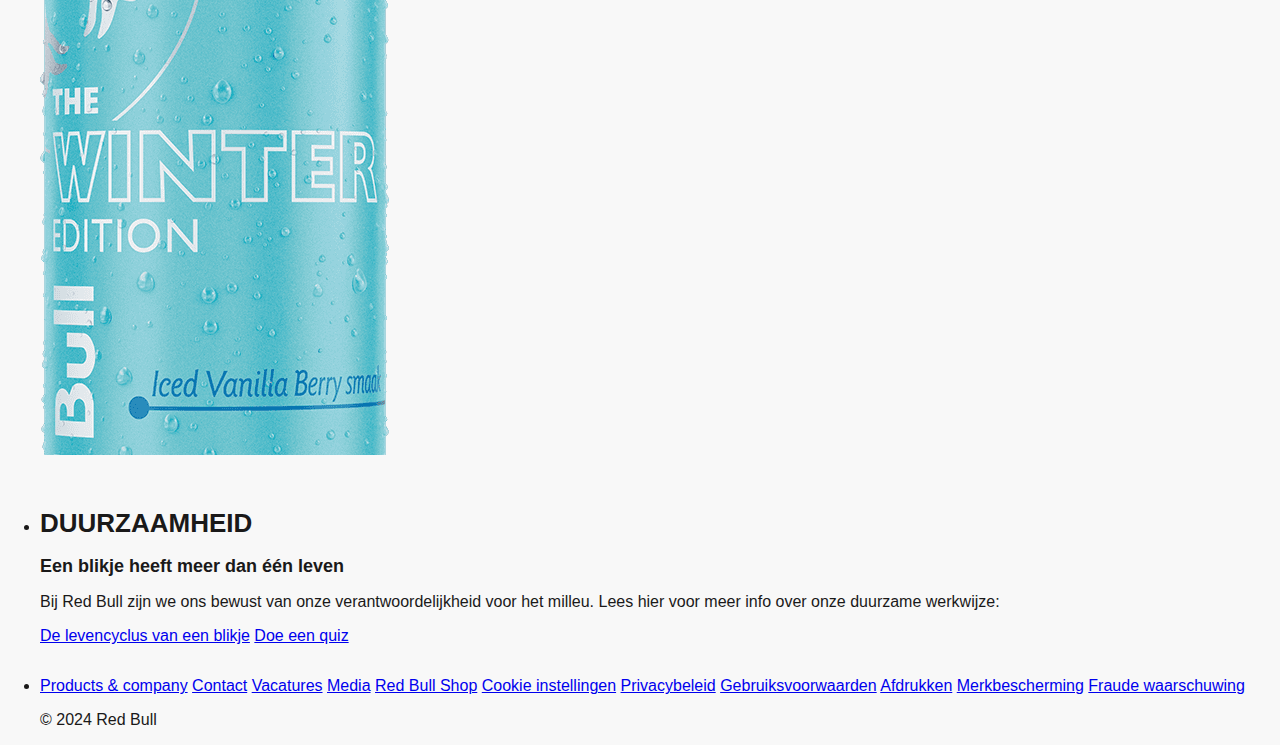
==== commit da81367e: "Add files via upload" ====
--- a/redbulldetails.html
+++ b/redbulldetails.html
@@ -10,141 +10,146 @@
 	
 	<link href="styles/style.css" rel="stylesheet">
 	<link rel="icon" type="image/svg+xml" href="images/favicon.svg">
-	<nav>
-		<button>
-			<img src="images/9x9.svg" alt="Hamburger menu">
-		</button>
-		<img src="images/redbull_logo.jpeg" alt="redbull logo">
-	</nav>
+	<script defer src="scripts/script.js"></script>
 </head>
 <body>
-    <section>
-        <h1>Geeft je vleugels</h1>
-        <img src="images/NL_RBED_250_Single-Unit_close_cold_ORIGINAL_canwidth528px.png" alt="Classic redbull can">
-    </section>
-    <section>
-        <video src=""></video>
-    </section>
-    <section>
+    <header>
+        <nav>
+			<button>
+				<img src="images/9x9.svg" alt="Hamburger menu">
+			</button>
+			<img src="images/redbulllogo.svg" alt="redbull logo">
+		</nav>
+    </header>
+    <main>
+        <section>
+            <h1>Geeft je vleugels</h1>
+            <img src="images/NL_RBED_250_Single-Unit_close_cold_ORIGINAL_canwidth528px.png" alt="Classic redbull can">
+        </section>
+        <section>
+            <video src="images/redbullintro.mp4"></video>
+        </section>
+        <section>
+            <ul>
+                <li>
+                    <h2>Meer zien van de wereld van Red Bull</h2>
+                    <p>Bekijk de laatste films, shows en videos!</p>
+                    <a href="">Ontdek Red Bull TV</a>
+                    <img src="images/SI202110160056_news.jpg" alt="Edit of a biker doing a trick">
+                </li>
+            </ul>
+        </section>
+        <section>
+            <h2>RED BULL ENERGY DRINK-PRODUCTEN</h2>
+            <h3>Stimuleert lichaam en geest</h3>
+            <p>Werelwijd gewaardeerd door topsporters en studenten maar ook bij werk dat veel van je vraagt of bij lange autoritten</p>
+            <ul>
+                <li>
+                    <img src="images/NL_RBED_250_Single-Unit_close_cold_ORIGINAL_canwidth528px.png" alt="Classic red bull can">
+                    <h4>Red Bull Energy Drink</h4>
+                </li>
+            </ul>
+            <ul>
+                <li>
+                    <img src="images/NL_RBSF_250_Single_Unit_close_ambient_ORIGINAL_DRES__2_.png" alt="Sugar Free red bull can">
+                    <h4>Red Bull Sugar Free</h4>
+                </li>
+            </ul>
+            <ul>
+                <li>
+                    <img src="images/NL_RBZ_250_Single_Unit_close_ambient_ORIGINAL_DRES__1_.png" alt="Zero Caffeine Red Bull can">
+                    <h4>Red Bull Zero</h4>
+                </li>
+            </ul>
+            <ul>
+                <li>
+                    <img src="images/NL_RBTE_250_Single-Unit_close_ambient_ORIGINAL_canwidth528px.png" alt="Yellow Red Bull can">
+                    <h4>Red Bull Tropical Edition</h4>
+                </li>
+            </ul>
+            <ul>
+                <li>
+                    <img src="images/NL_RBBE_250_Single-Unit_close_ambient_ORIGINAL_canwidth528px.png" alt="Dark blue Red Bull can">
+                    <h4>Red Bull Blue Edition</h4>
+                </li>
+            </ul>
+            <ul>
+                <li>
+                    <img src="images/NL_RBRE_250_Single_Unit_close_ambient_ORIGINAL_DRES__3_.png" alt="Red Red Bull can">
+                    <h4>Red Bull Red Edition</h4>
+                </li>
+            </ul>
+            <ul>
+                <li>
+                    <img src="images/DRES_NL_APRICOT-250ml_ambient_front_redbullcom.png" alt="Orange Red Bull can">
+                    <h4>Red Bull Apricot Edition</h4>
+                </li>
+            </ul>
+            <ul>
+                <li>
+                    <img src="images/NL_CE_250ml_The_Summer_Edition_Country__Ambient_Closed_Front_COM_FULL.png" alt="Green Red bull can">
+                    <h4>Red Bull Summer Edition</h4>
+                </li>
+            </ul>
+            <ul>
+                <li>
+                    <img src="images/NL_IGB_250ml_The_Winter_Edition_Sugarfree_COUNTRY_RGB_PACKRQ-1675_Ambient_Closed_Front_COM_FULL.png" alt="Light Blue rdbull can">
+                    <h4>Red Bull Winter Edition</h4>
+                </li>
+            </ul>
+        </section>
+        <section>
+            <ul>
+                <li>
+                    <h2>Vleugels voor jouw winter</h2>
+                    <h3>Red Bull Winter Edition</h3>
+                    <p>De Red Bull Winter Edition. Energy Drink met de unieke smaak van blauwe bessen, vanille en een frisse noot van eucalyptus</p>
+                    <a href="#">Lees meer</a>
+                    <img src="images/winter-edition-background.png" alt="">
+                    <img src="images/cutoff_winteredi.png" alt="Light blue redbull can">
+                </li>
+            </ul>
+            <ul>
+                <li>
+                    <h2>Vleugels voor jouw zomer</h2>
+                    <h3>Red Bull Summer Edition</h3>
+                    <p>Red Bull Summer Edition met de exotische smaak van Curuba - Vlierbloesem</p>
+                    <a href="#">Ontdek meer</a>
+                    <img src="images/summer_bg.jpeg" alt="">
+                    <img src="images/Summer_edi.png" alt="Light green red bull can">
+                </li>
+            </ul>
+        </section>
+        <section>
+            <ul>
+                <li>
+                    <h1>DUURZAAMHEID</h1>
+                    <H2>Een blikje heeft meer dan één leven</H2>
+                    <p>Bij Red Bull zijn we ons bewust van onze verantwoordelijkheid voor het milleu. Lees hier voor meer info over onze duurzame werkwijze:</p>
+                    <a href="#">De levencyclus van een blikje</a>
+                    <a href="#">Doe een quiz</a>
+                    <img src="" alt="">
+                </li>
+            </ul>
+        </section>
+    </main>
+    <footer>
         <ul>
             <li>
-                <h2>Meer zien van de wereld van Red Bull</h2>
-                <p>Bekijk de laatste films, shows en videos!</p>
-                <a href="">Ontdek Red Bull TV</a>
-                <img src="images/SI202110160056_news.jpg" alt="Edit of a biker doing a trick">
+                <a href="#">Products & company</a>
+                <a href="#">Contact</a>
+                <a href="#">Vacatures</a>
+                <a href="#">Media</a>
+                <a href="#">Red Bull Shop</a>
+                <a href="#">Cookie instellingen</a>
+                <a href="#">Privacybeleid</a>
+                <a href="#">Gebruiksvoorwaarden</a>
+                <a href="#">Afdrukken</a>
+                <a href="#">Merkbescherming</a>
+                <a href="#">Fraude waarschuwing</a>
+                <p>© 2024 Red Bull</p>
             </li>
         </ul>
-    </section>
-    <section>
-        <h2>RED BULL ENERGY DRINK-PRODUCTEN</h2>
-        <h3>Stimuleert lichaam en geest</h3>
-        <p>Werelwijd gewaardeerd door topsporters en studenten maar ook bij werk dat veel van je vraagt of bij lange autoritten</p>
-        <ul>
-            <li>
-                <img src="images/NL_RBED_250_Single-Unit_close_cold_ORIGINAL_canwidth528px.png" alt="Classic red bull can">
-                <h4>Red Bull Energy Drink</h4>
-            </li>
-        </ul>
-        <ul>
-            <li>
-                <img src="images/NL_RBSF_250_Single_Unit_close_ambient_ORIGINAL_DRES__2_.png" alt="Sugar Free red bull can">
-                <h4>Red Bull Sugar Free</h4>
-            </li>
-        </ul>
-        <ul>
-            <li>
-                <img src="images/NL_RBZ_250_Single_Unit_close_ambient_ORIGINAL_DRES__1_.png" alt="Zero Caffeine Red Bull can">
-                <h4>Red Bull Zero</h4>
-            </li>
-        </ul>
-        <ul>
-            <li>
-                <img src="images/NL_RBTE_250_Single-Unit_close_ambient_ORIGINAL_canwidth528px.png" alt="Yellow Red Bull can">
-                <h4>Red Bull Tropical Edition</h4>
-            </li>
-        </ul>
-        <ul>
-            <li>
-                <img src="images/NL_RBBE_250_Single-Unit_close_ambient_ORIGINAL_canwidth528px.png" alt="Dark blue Red Bull can">
-                <h4>Red Bull Blue Edition</h4>
-            </li>
-        </ul>
-        <ul>
-            <li>
-                <img src="images/NL_RBRE_250_Single_Unit_close_ambient_ORIGINAL_DRES__3_.png" alt="Red Red Bull can">
-                <h4>Red Bull Red Edition</h4>
-            </li>
-        </ul>
-        <ul>
-            <li>
-                <img src="images/DRES_NL_APRICOT-250ml_ambient_front_redbullcom.png" alt="Orange Red Bull can">
-                <h4>Red Bull Apricot Edition</h4>
-            </li>
-        </ul>
-        <ul>
-            <li>
-                <img src="images/NL_CE_250ml_The_Summer_Edition_Country__Ambient_Closed_Front_COM_FULL.png" alt="Green Red bull can">
-                <h4>Red Bull Summer Edition</h4>
-            </li>
-        </ul>
-        <ul>
-            <li>
-                <img src="images/NL_IGB_250ml_The_Winter_Edition_Sugarfree_COUNTRY_RGB_PACKRQ-1675_Ambient_Closed_Front_COM_FULL.png" alt="Light Blue rdbull can">
-                <h4>Red Bull Winter Edition</h4>
-            </li>
-        </ul>
-    </section>
-    <section>
-        <ul>
-            <li>
-                <h2>Vleugels voor jouw winter</h2>
-                <h3>Red Bull Winter Edition</h3>
-                <p>De Red Bull Winter Edition. Energy Drink met de unieke smaak van blauwe bessen, vanille en een frisse noot van eucalyptus</p>
-                <a href="">Lees meer</a>
-                <img src="images/winter-edition-background.png" alt="">
-                <img src="images/cutoff_winteredi.png" alt="Light blue redbull can">
-            </li>
-        </ul>
-        <ul>
-            <li>
-                <h2>Vleugels voor jouw zomer</h2>
-                <h3>Red Bull Summer Edition</h3>
-                <p>Red Bull Summer Edition met de exotische smaak van Curuba - Vlierbloesem</p>
-                <a href="">Ontdek meer</a>
-                <img src="images/summer_bg.jpeg" alt="">
-                <img src="images/Summer_edi.png" alt="Light green red bull can">
-            </li>
-        </ul>
-    </section>
-    <section>
-        <ul>
-            <li>
-                <h1>DUURZAAMHEID</h1>
-                <H2>Een blikje heeft meer dan één leven</H2>
-                <p>Bij Red Bull zijn we ons bewust van onze verantwoordelijkheid voor het milleu. Lees hier voor meer info over onze duurzame werkwijze:</p>
-                <a href="">De levencyclus van een blikje</a>
-                <a href="">Doe een quiz</a>
-                <img src="" alt="">
-            </li>
-        </ul>
-    </section>
+    </footer>
 </body>
-<footer>
-    <ul>
-		<li>
-			<a href="">Products & company</a>
-			<a href="">Contact</a>
-			<a href="">Vacatures</a>
-			<a href="">Media</a>
-			<a href="">Red Bull Shop</a>
-			<a href="">Cookie instellingen</a>
-			<a href="">Privacybeleid</a>
-			<a href="">Gebruiksvoorwaarden</a>
-			<a href="">Afdrukken</a>
-			<a href="">Merkbescherming</a>
-			<a href="">Fraude waarschuwing</a>
-			<p>© 2024 Red Bull</p>
-		</li>
-	</ul>
-</footer>
 </html>--- a/styles/style.css
+++ b/styles/style.css
@@ -28,4 +28,44 @@
 /****************/
 
 /* jouw code */
+body{
+	font-family: Arial, Helvetica, sans-serif;
+	background: #F8F8F8;
+	margin: 0;
+	padding: 0;
+	color: #1A1919;
+}
+h1{
+	font-size: 26px;
+}
+h2{
+	font-size: 18px;
+}
 
+
+header nav ul{
+	margin: 0;	
+	position: sticky;
+	display: flex;
+	background-color:rgba(255, 255, 255, 0.0001);
+	list-style: none;
+}
+header nav ul li{
+	flex-grow: 1;
+}
+
+header article img{
+	width: 100%;
+}
+main section{
+	display: flex;
+	overflow-x: scroll;
+}
+
+section:nth-of-type(1) article img{
+	width: 145px;
+	height: 284px;
+}
+
+
+
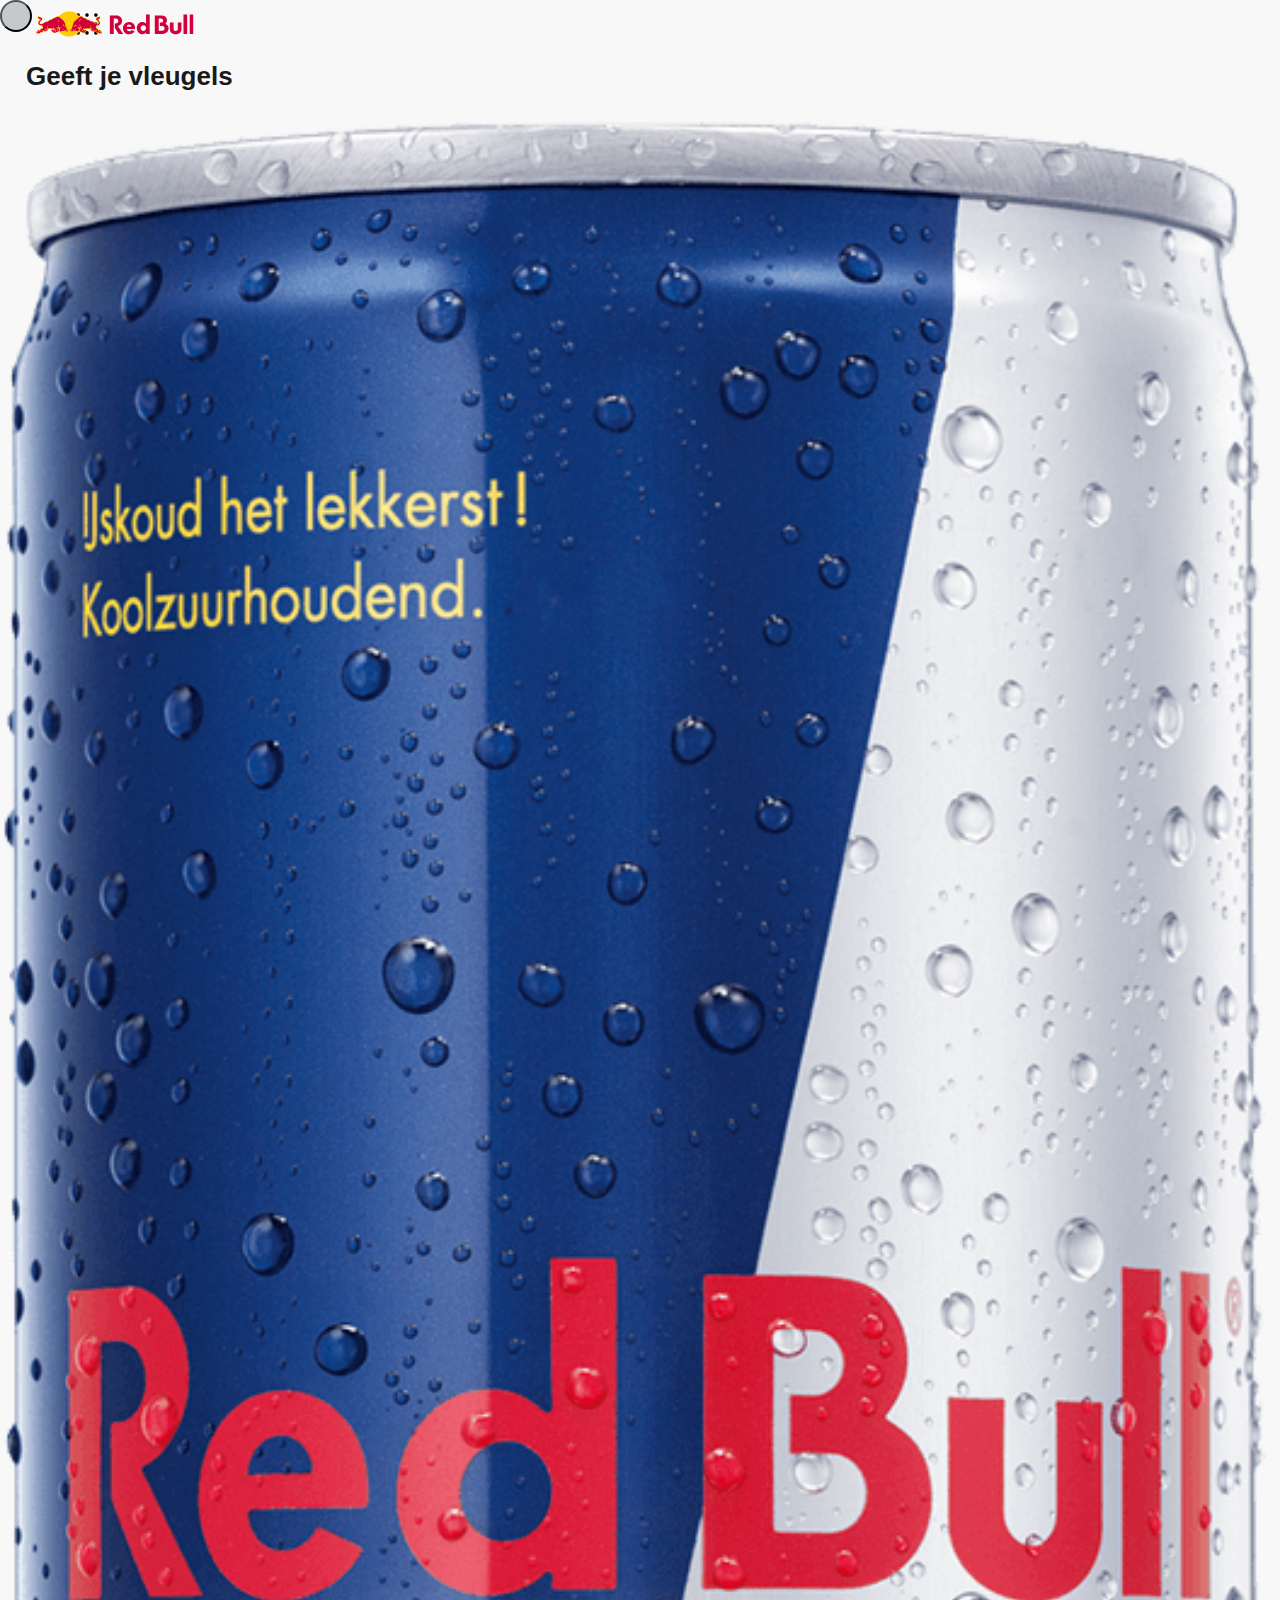
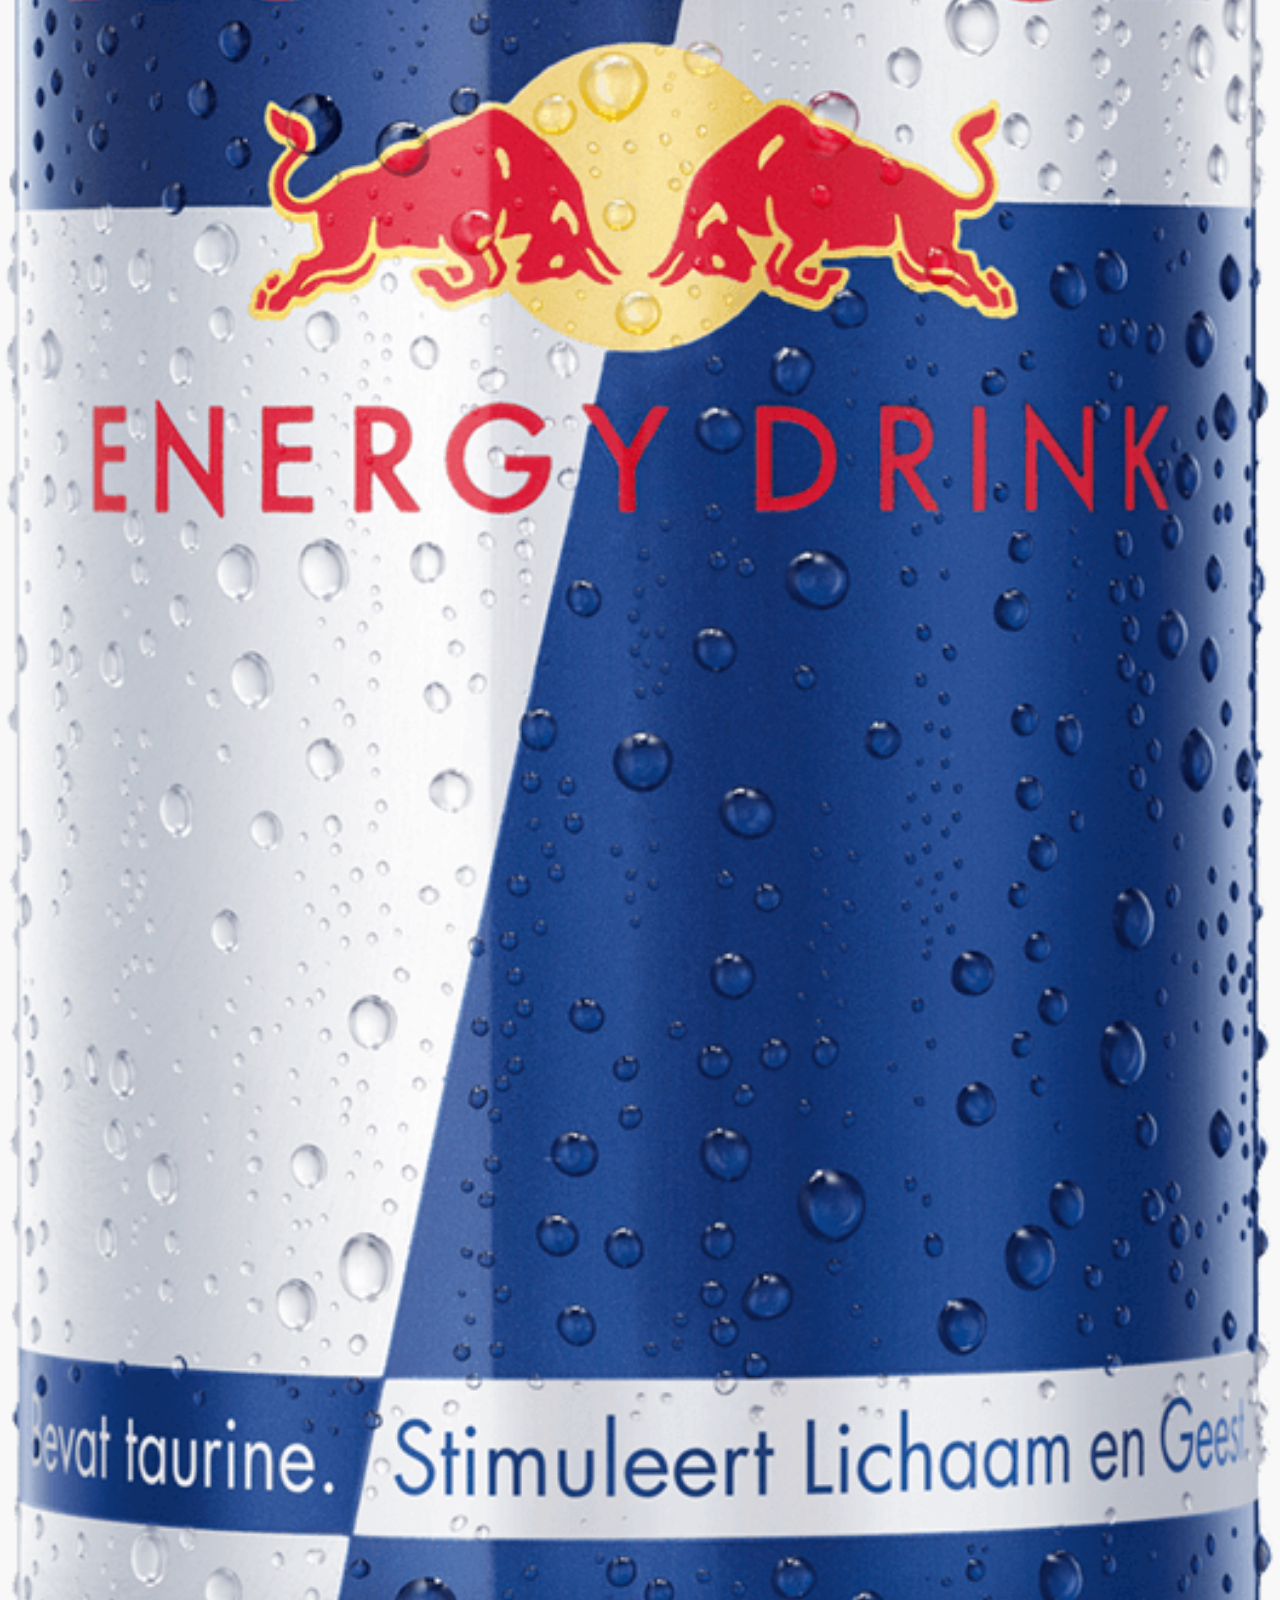
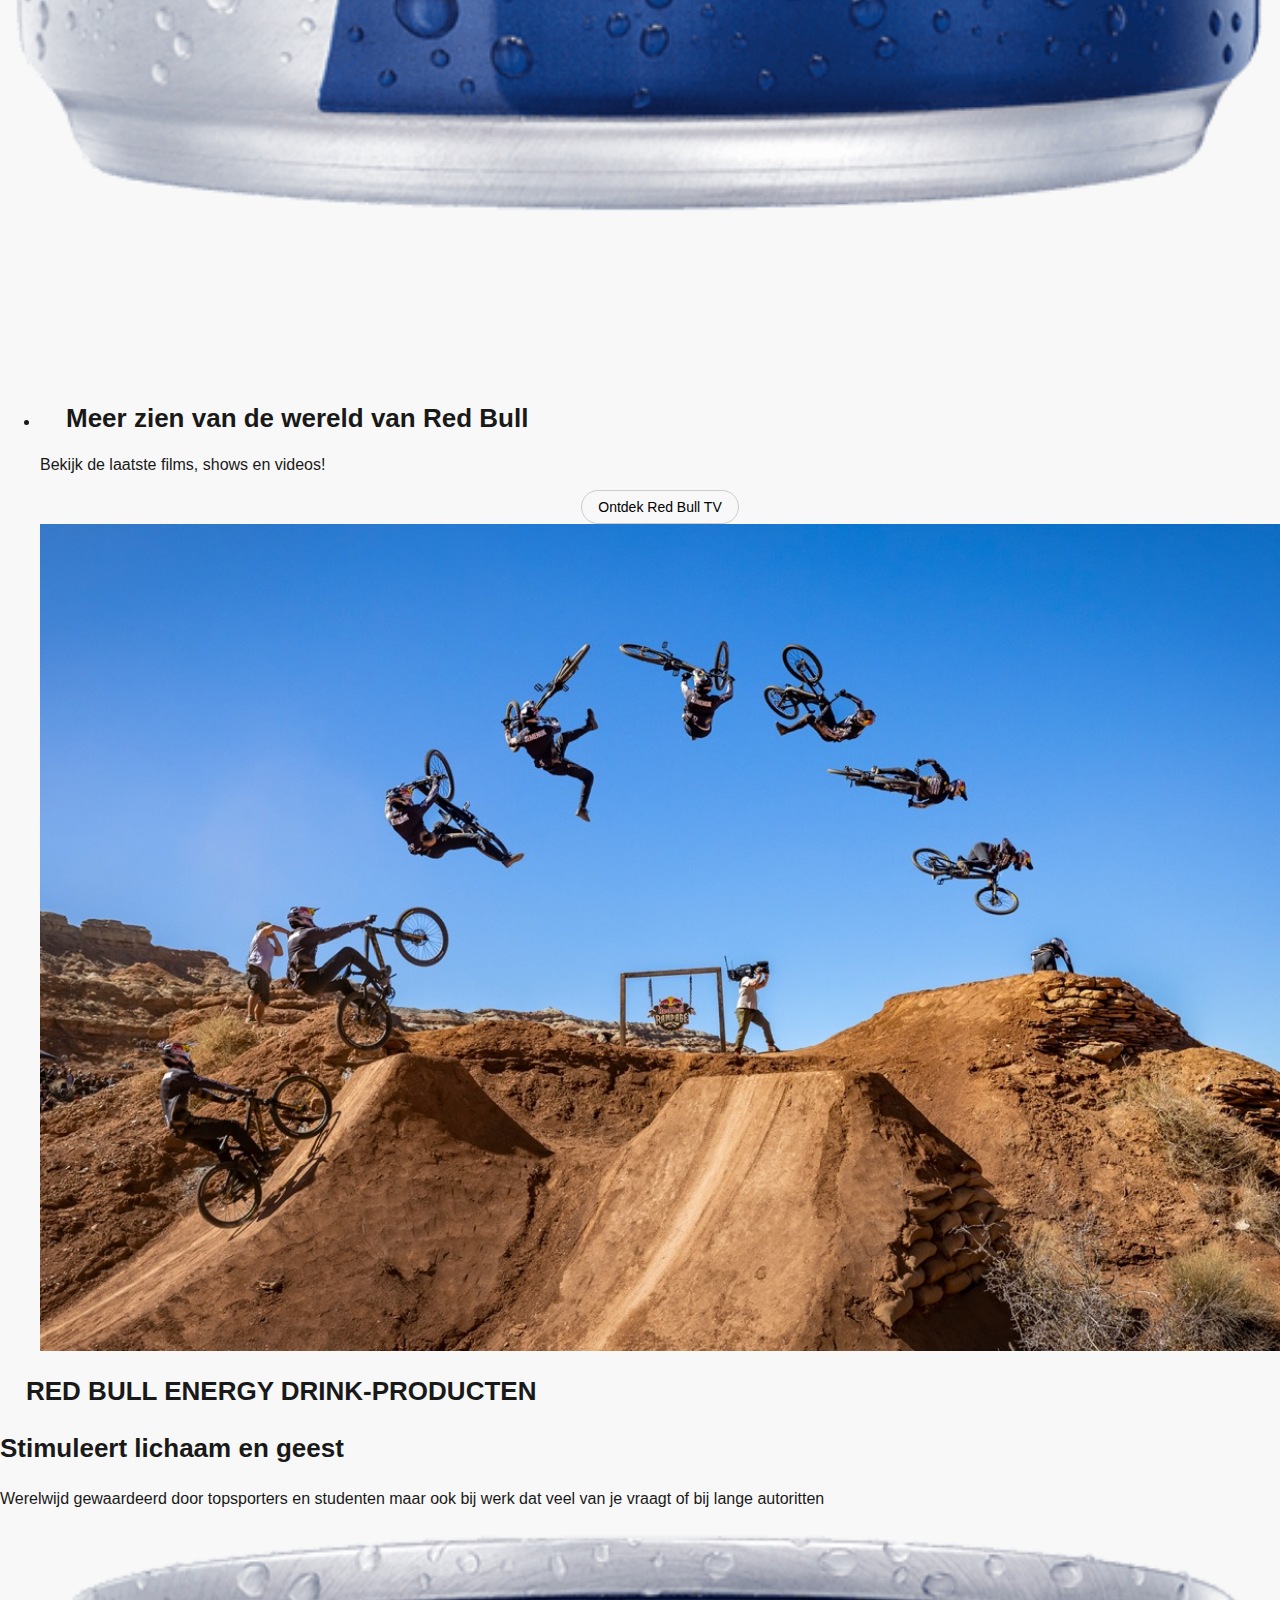
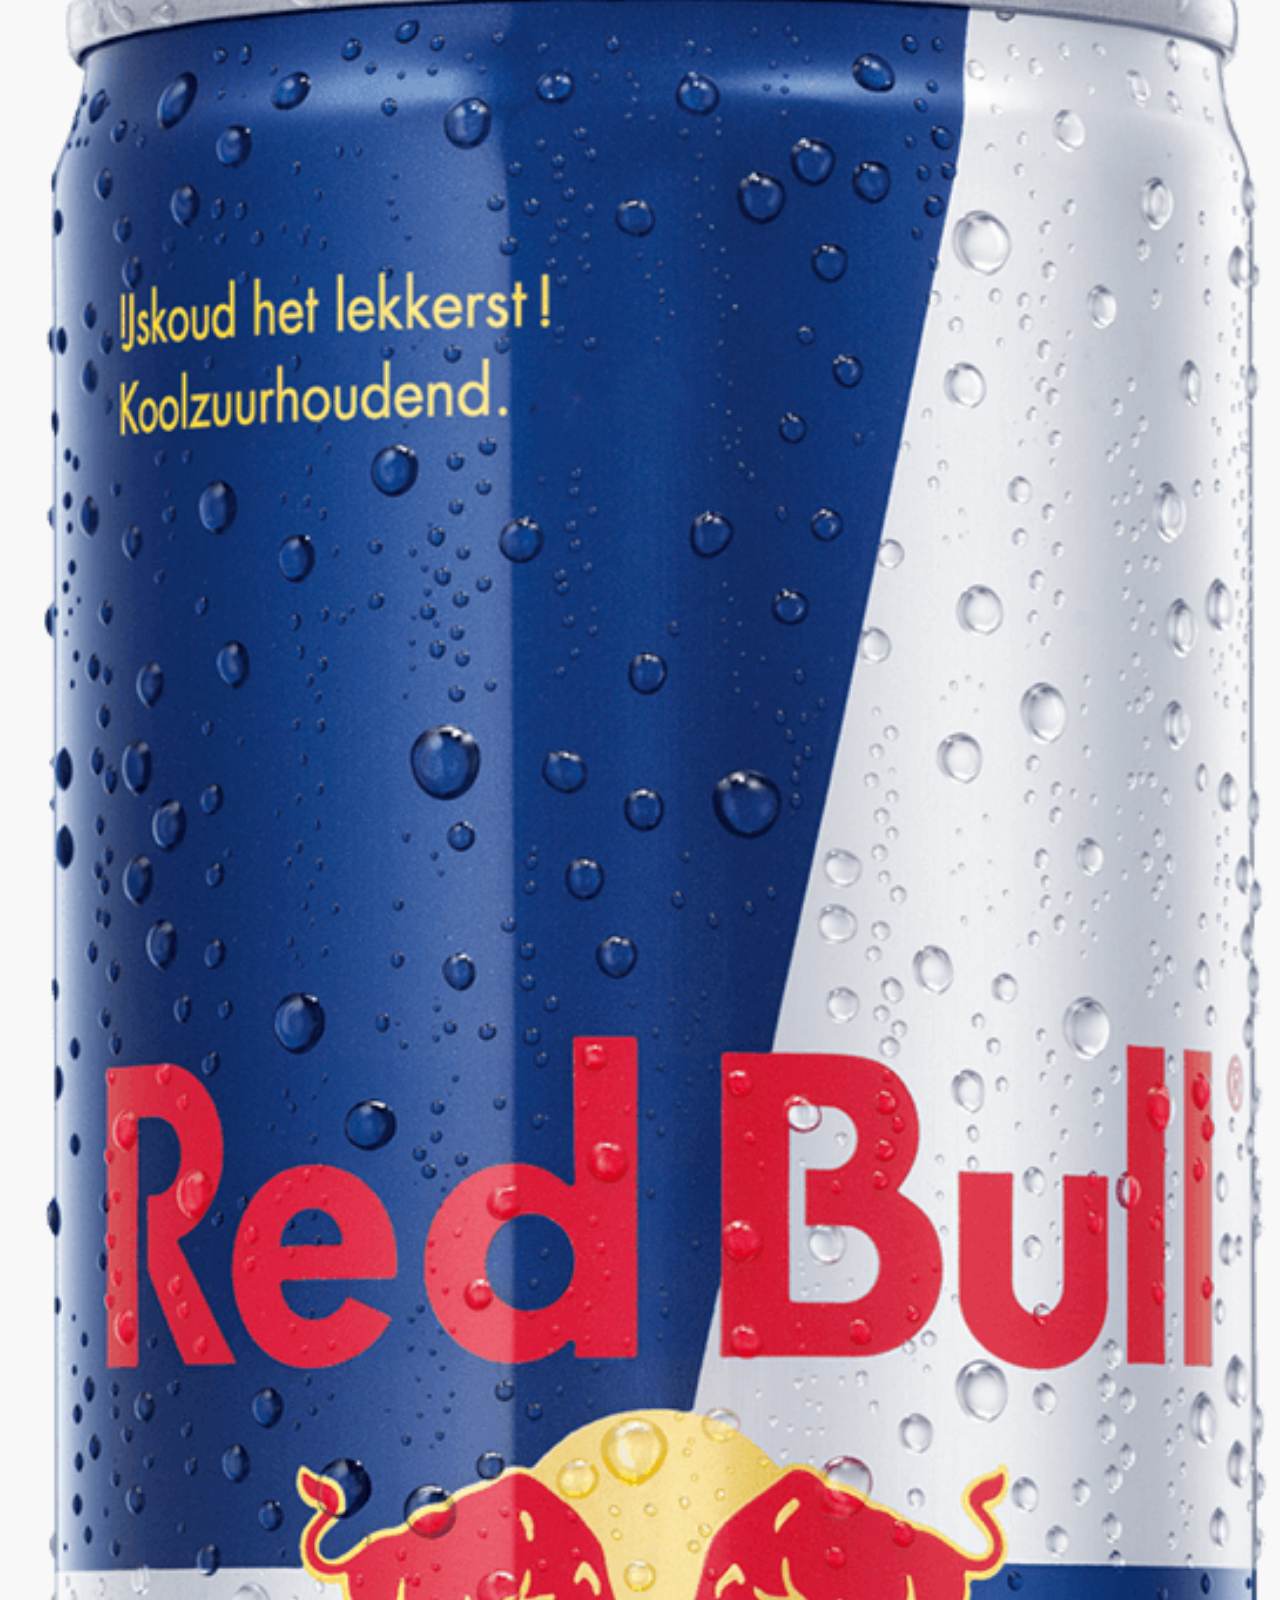
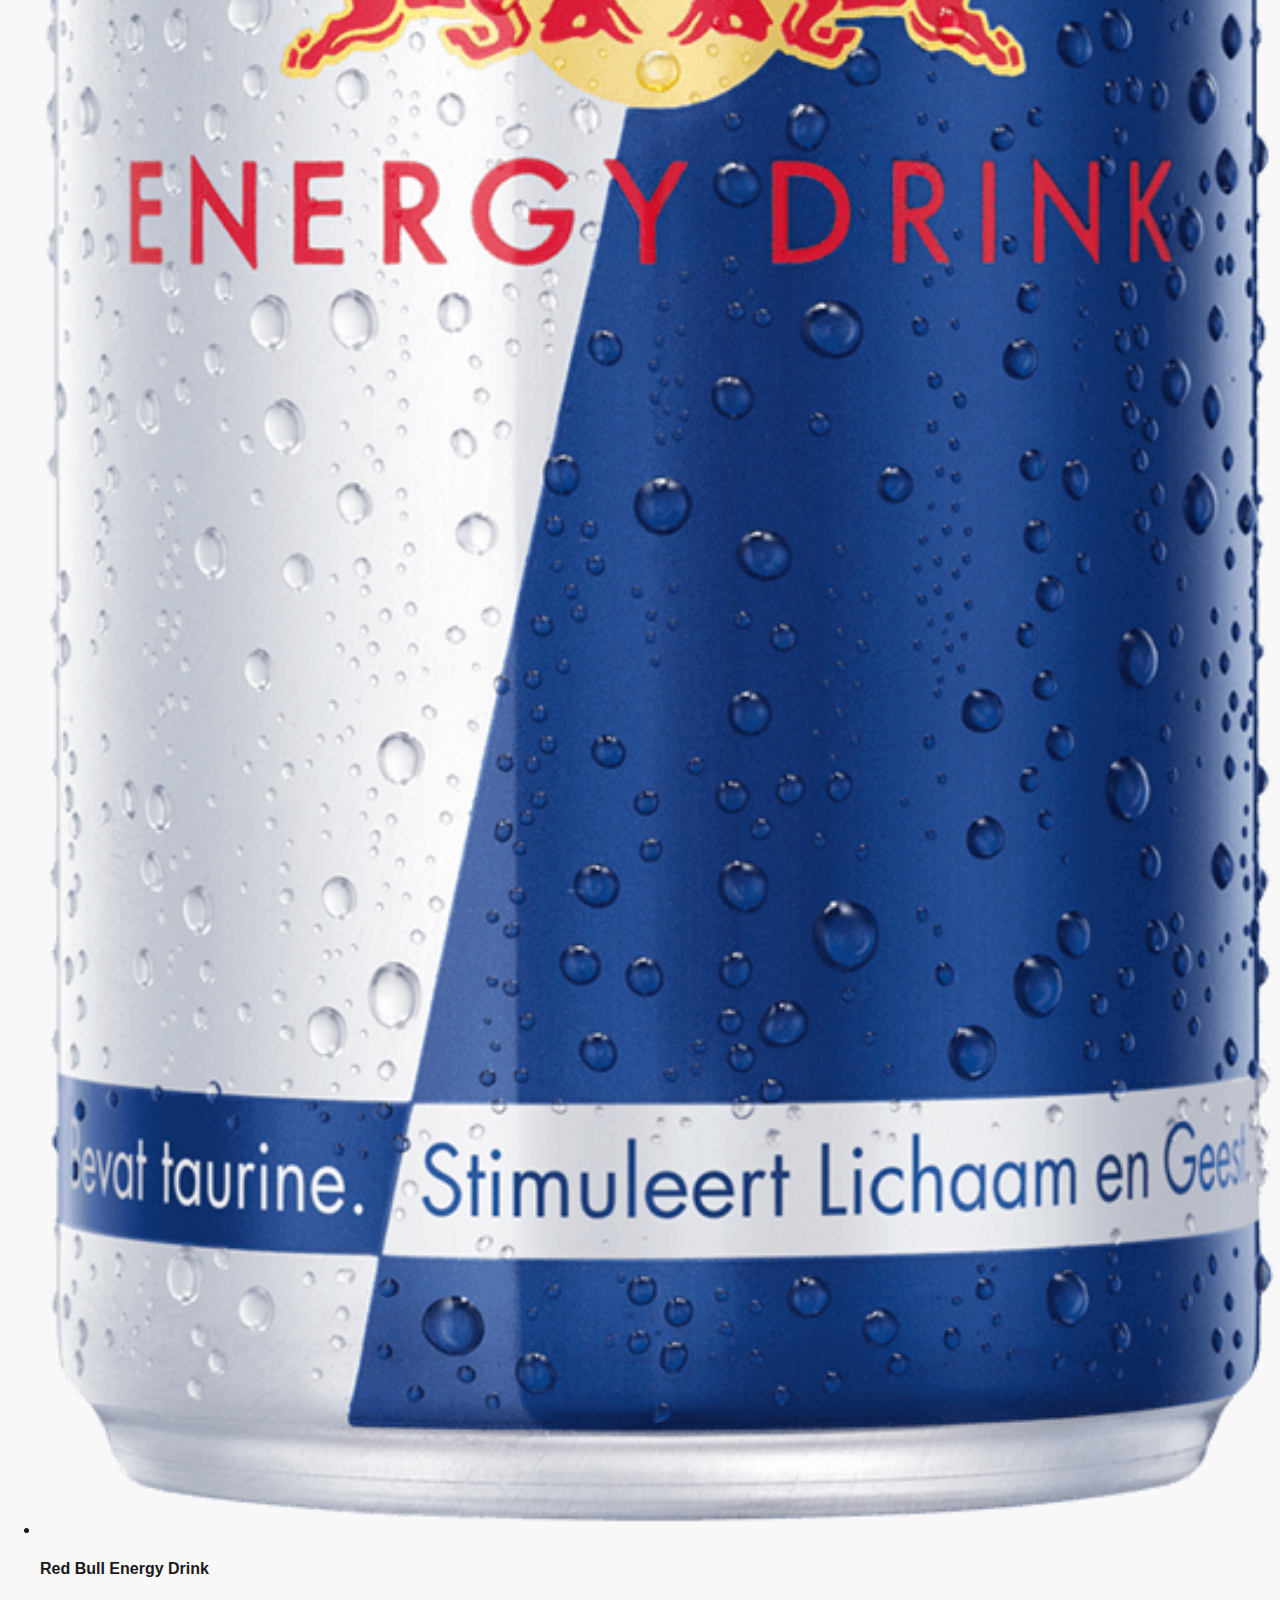
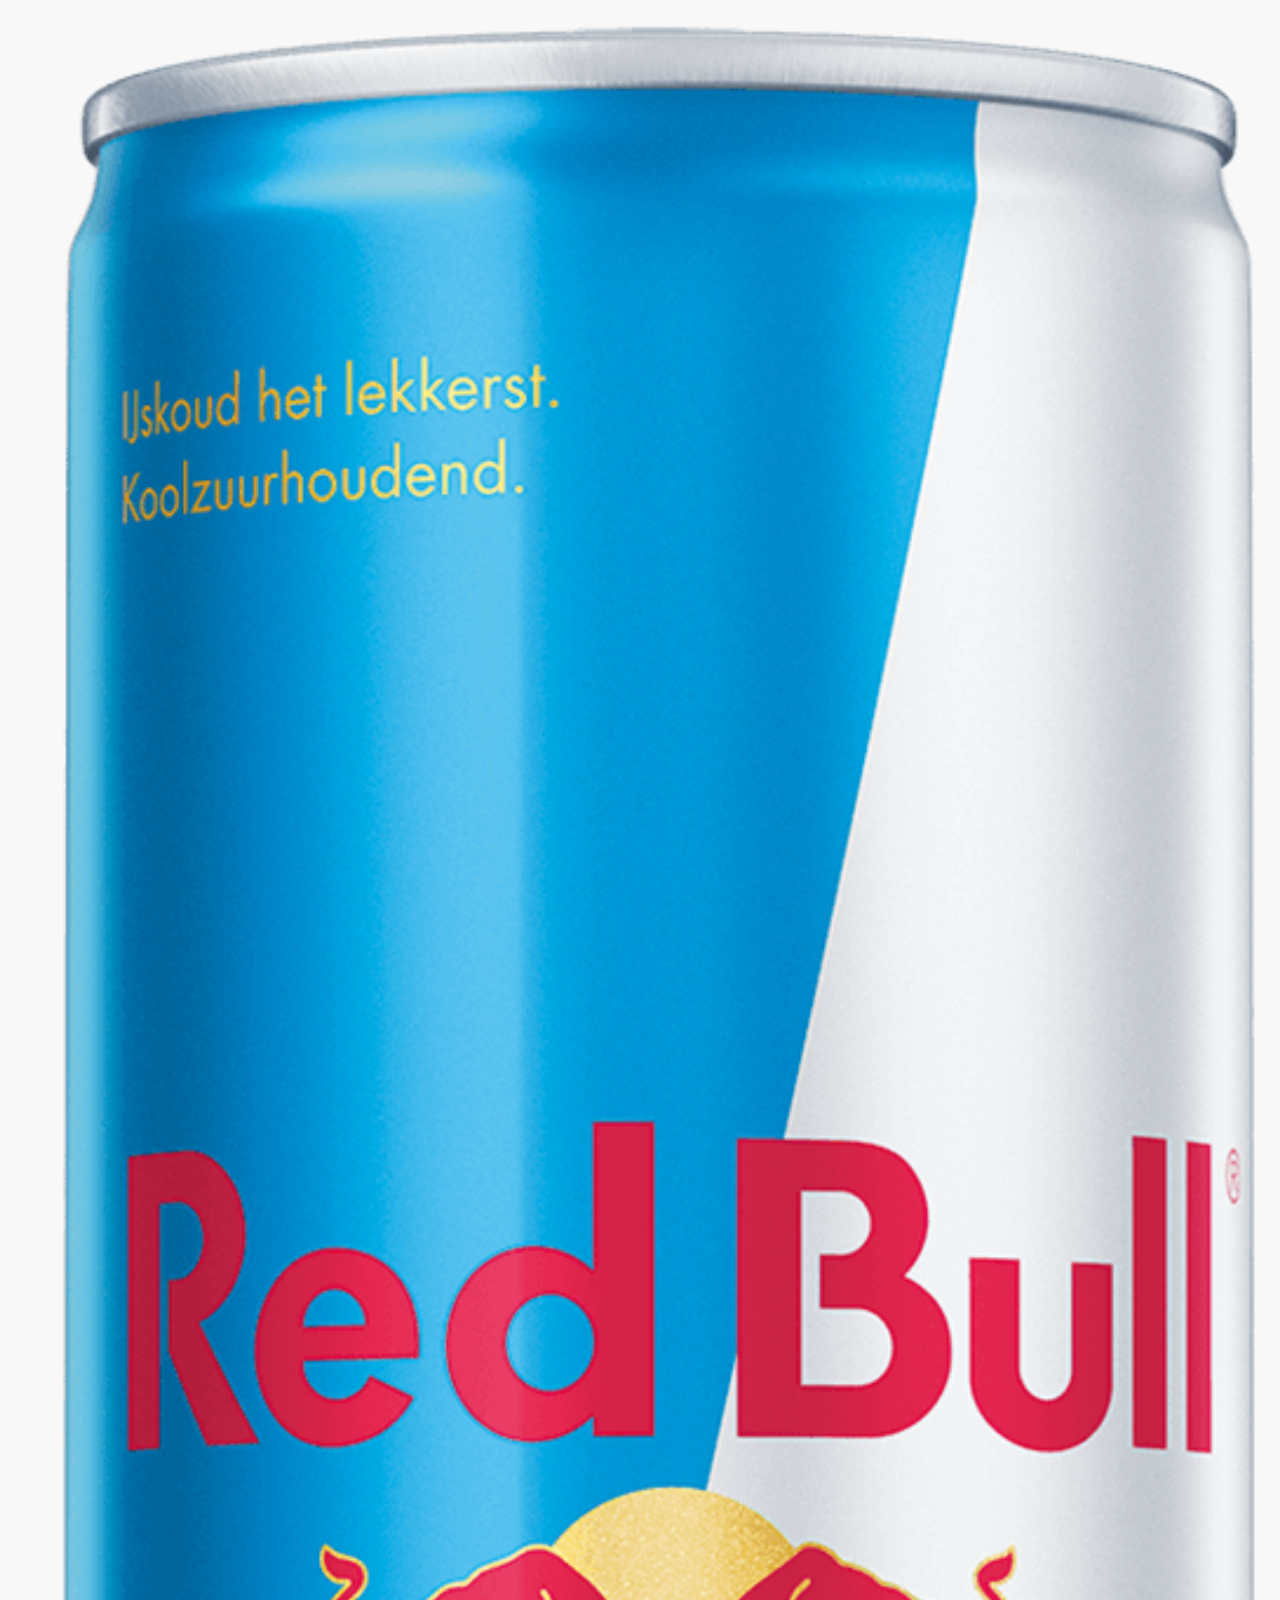
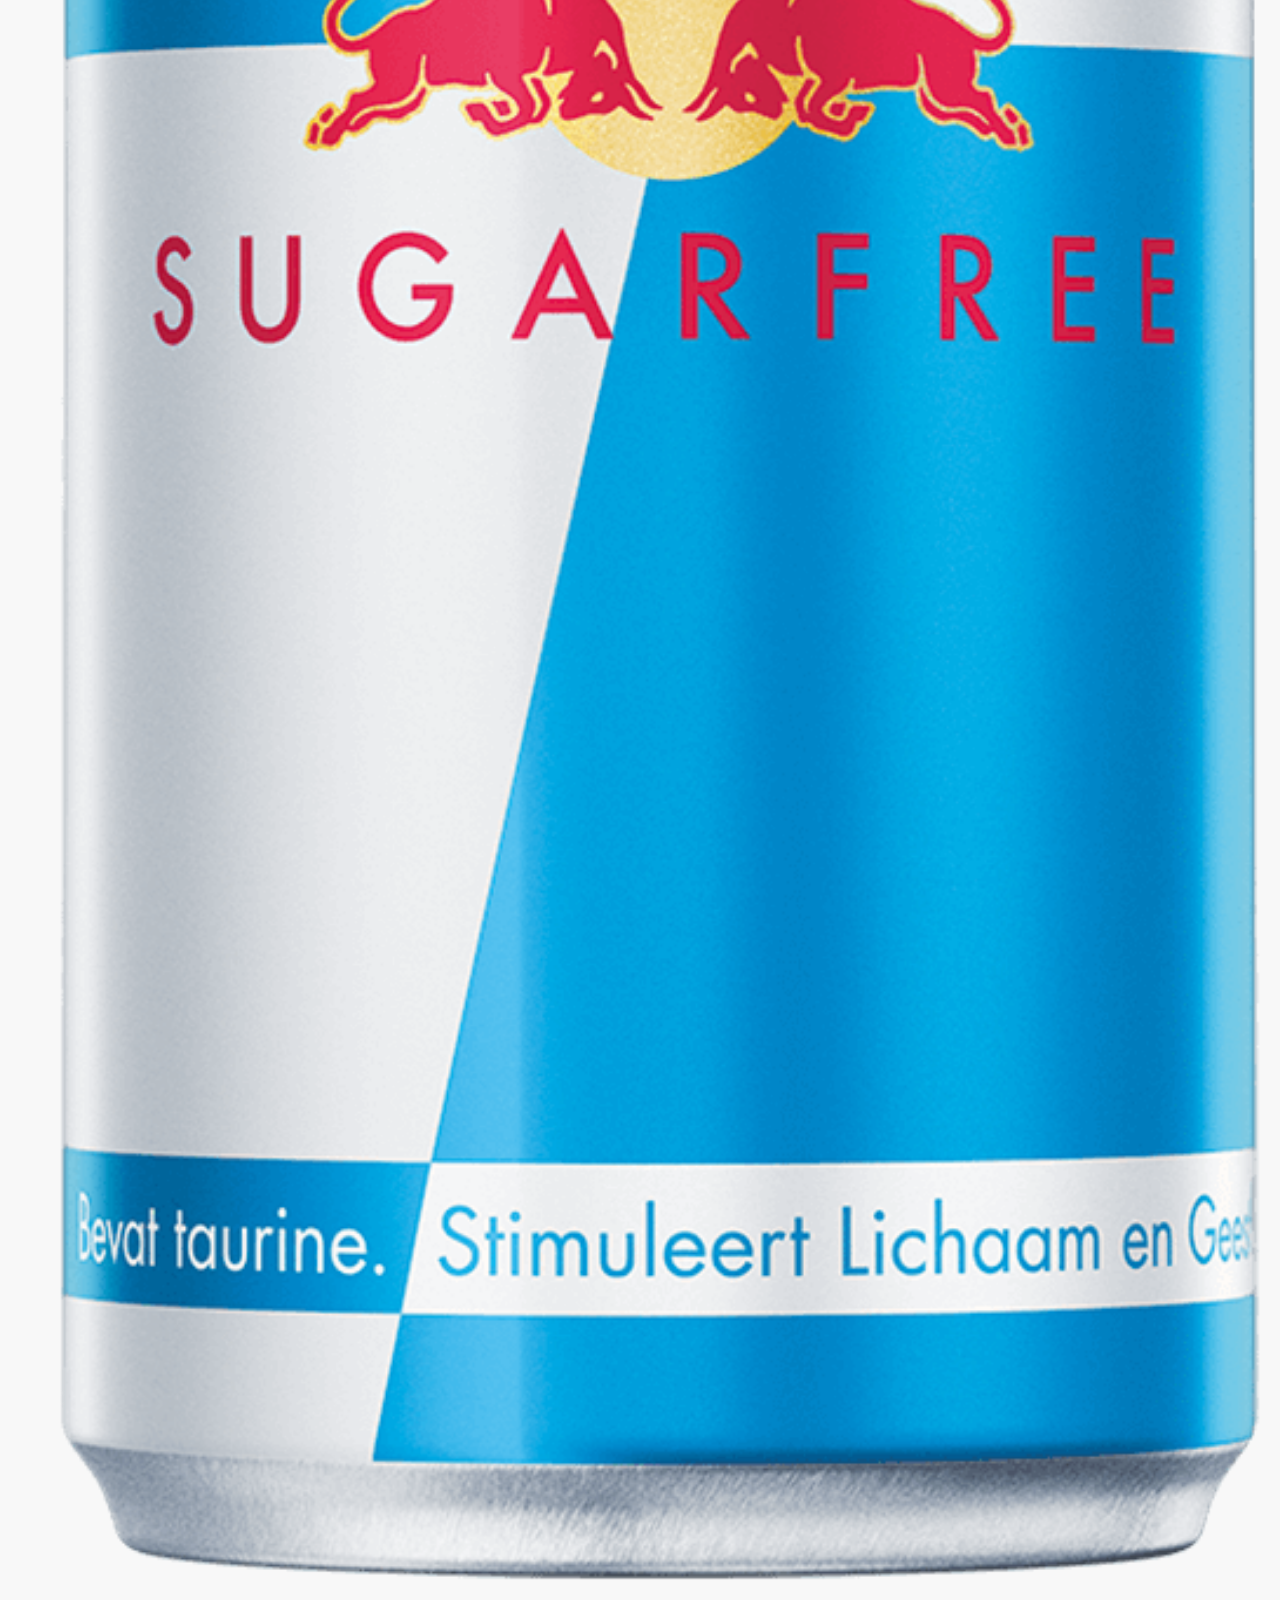
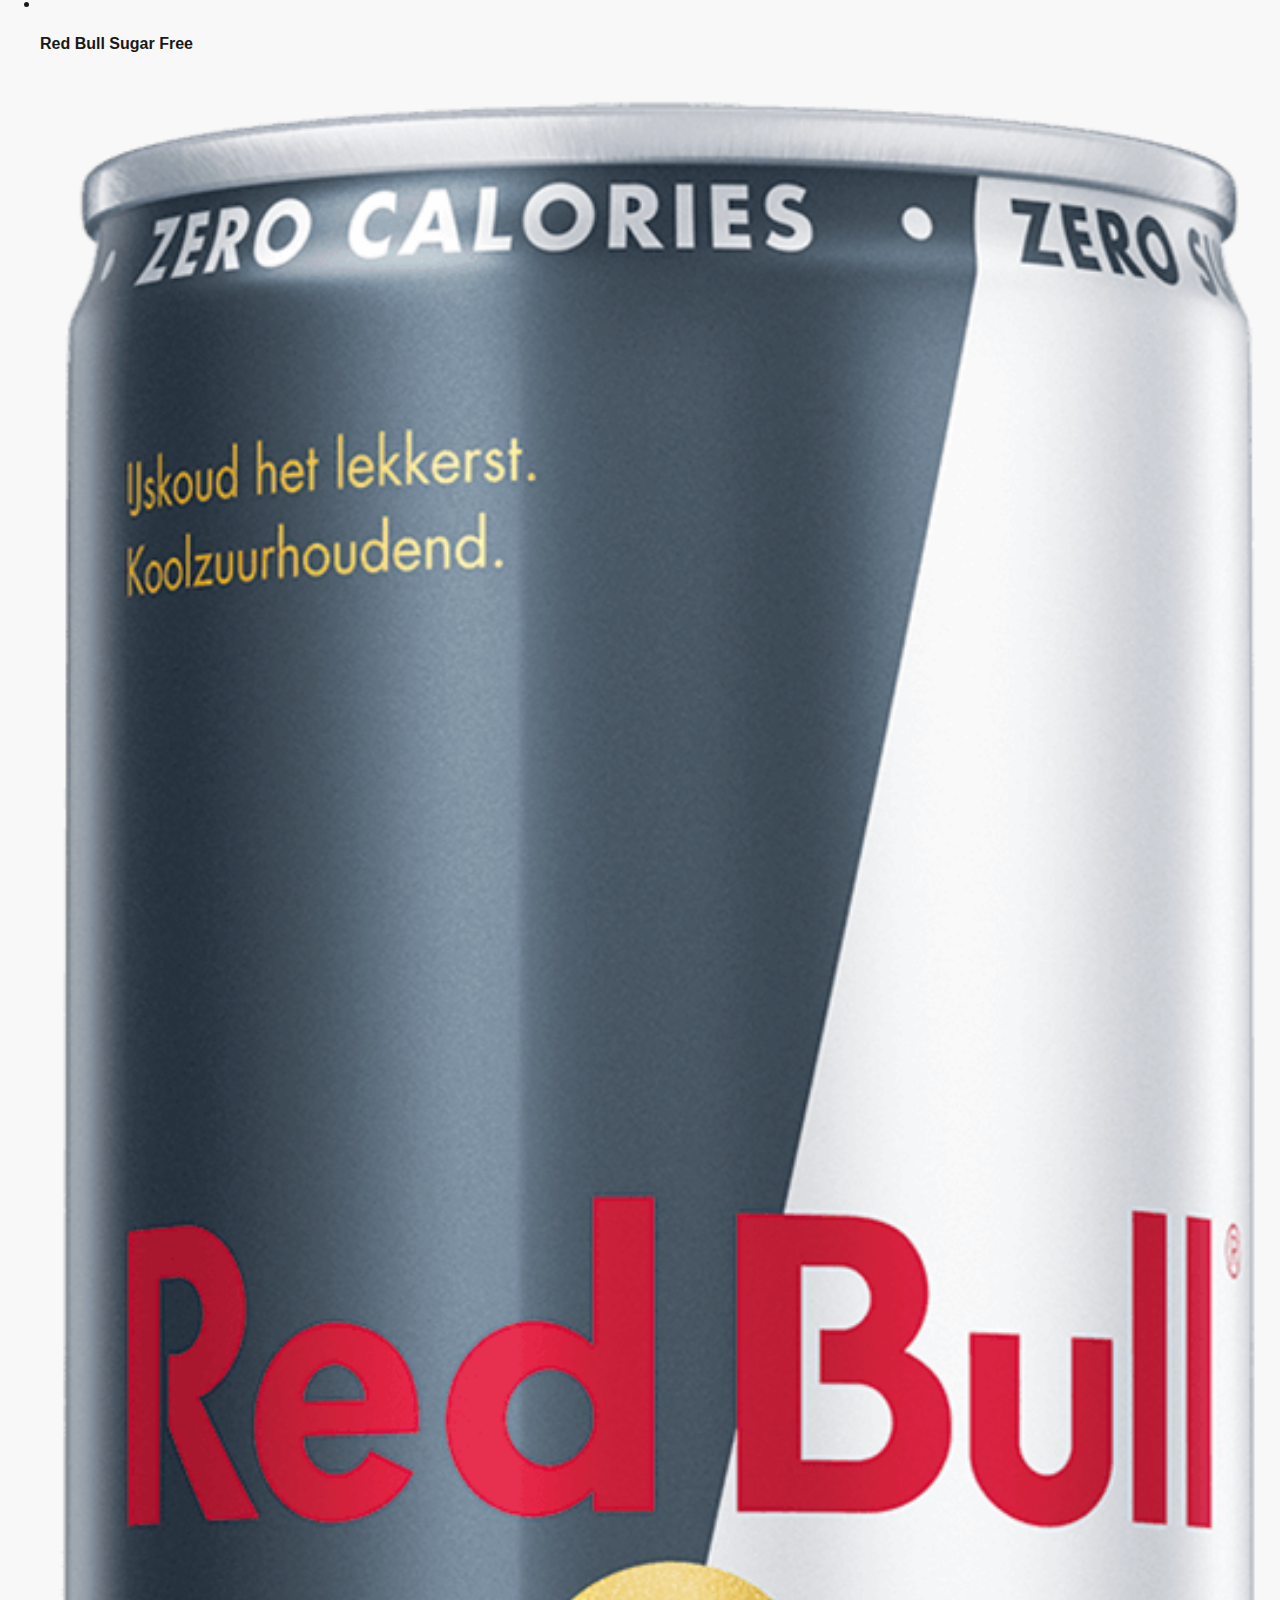
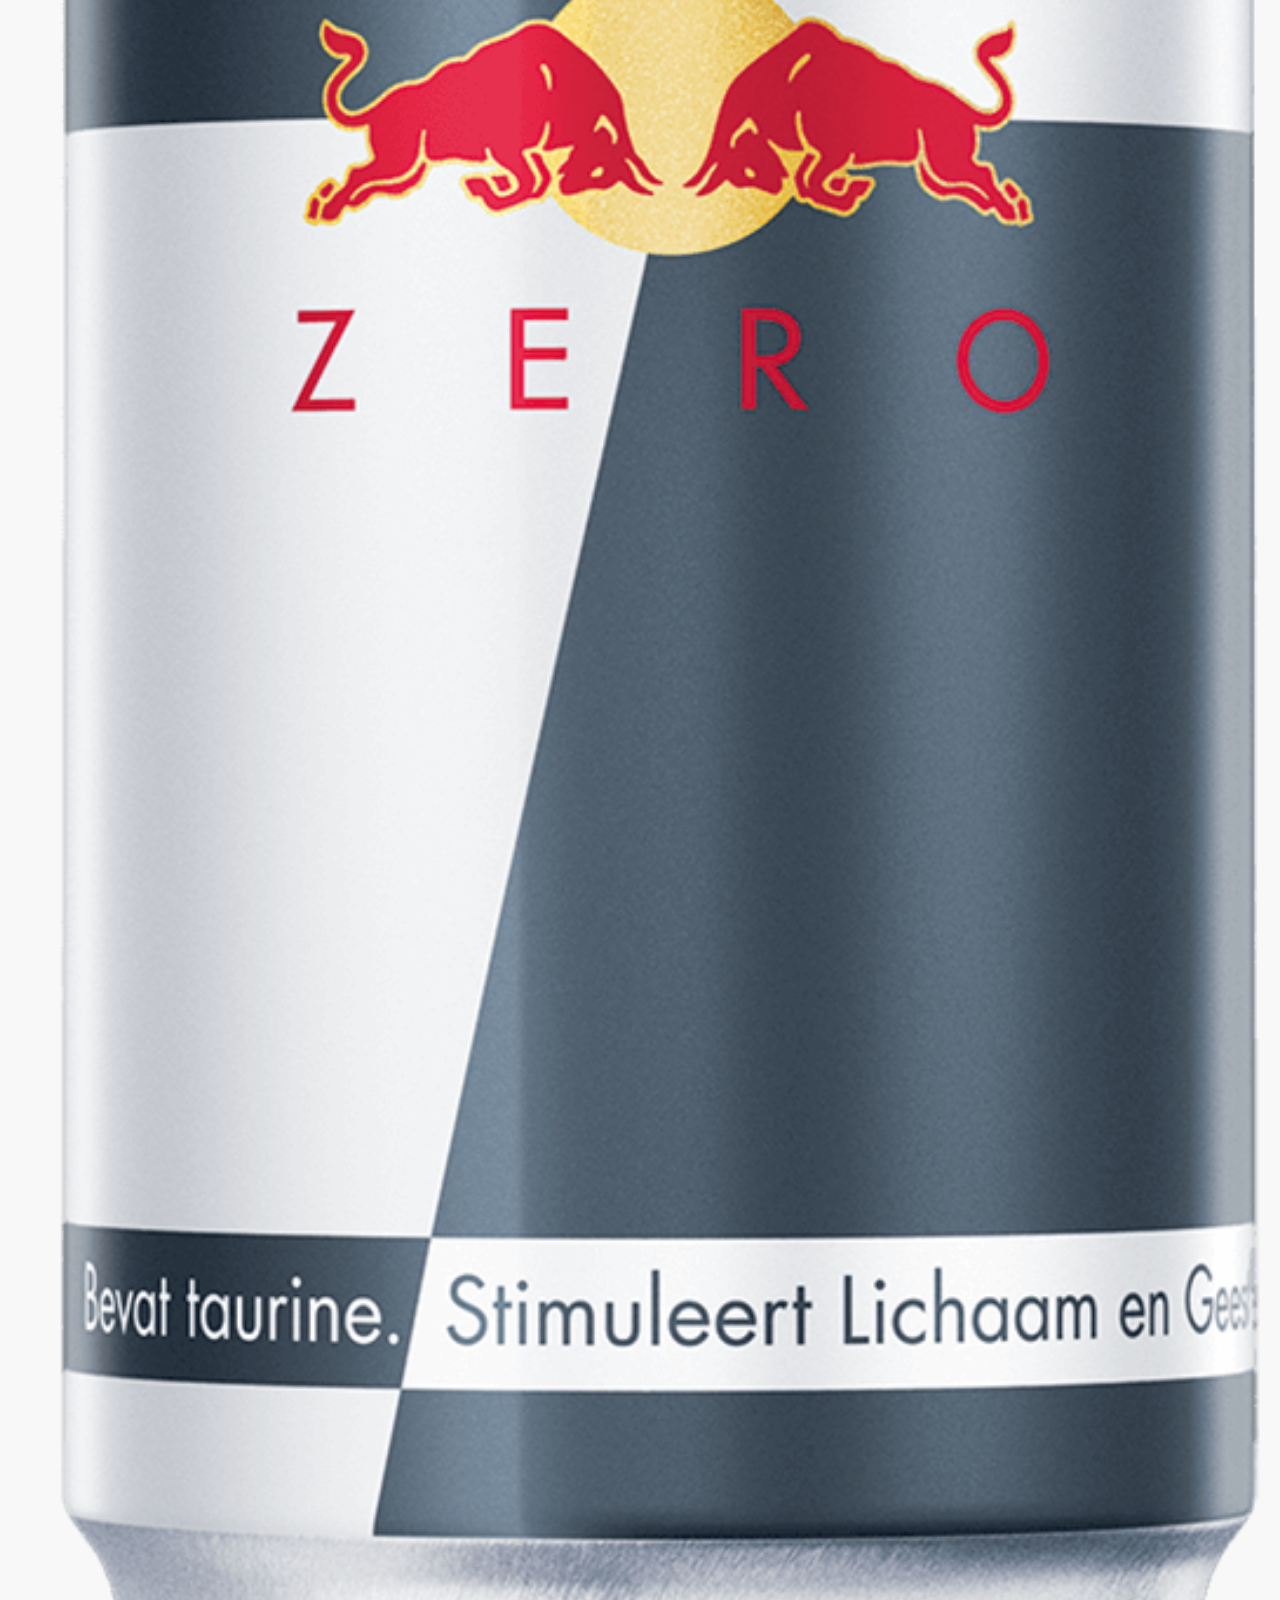
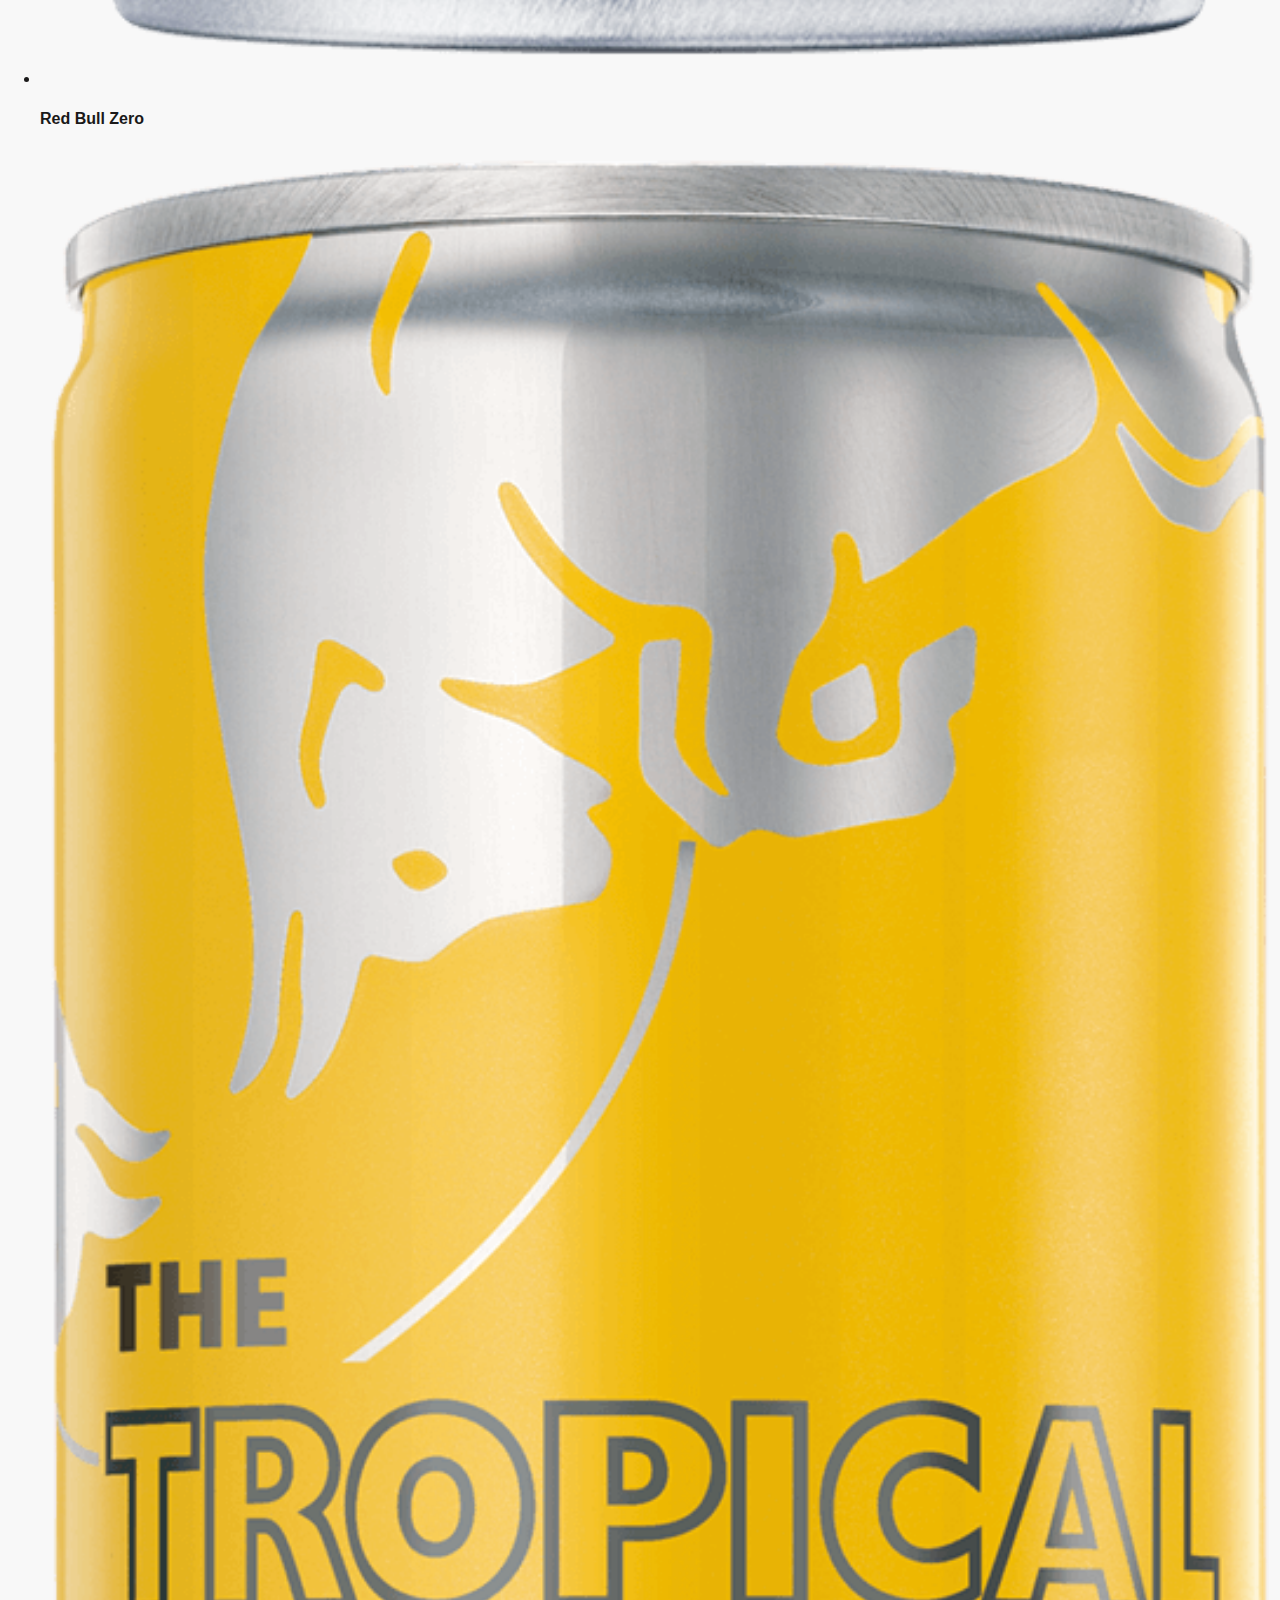
==== commit ba87e321: "Add files via upload" ====
--- a/redbulldetails.html
+++ b/redbulldetails.html
@@ -8,7 +8,7 @@
 	
 	<title>Red Bull</title>
 	
-	<link href="styles/style.css" rel="stylesheet">
+	<link href="style.css" rel="stylesheet">
 	<link rel="icon" type="image/svg+xml" href="images/favicon.svg">
 	<script defer src="scripts/script.js"></script>
 </head>
--- a/style.css
+++ b/style.css
@@ -0,0 +1,351 @@
+/**************/
+/* CSS REMEDY */
+/**************/
+*, *::after, *::before {
+  box-sizing:border-box;  
+}
+
+
+
+
+
+
+/*********************/
+/* CUSTOM PROPERTIES */
+/*********************/
+:root {
+	/* startje */
+	--color-text:#111;
+	--color-background:#eee;
+}
+
+
+
+img {
+	width: 100%;
+}
+
+/****************/
+/* JOUW STYLING */
+/****************/
+
+/* jouw code */
+/* algemeen */
+body{
+	font-family: Arial, Helvetica, sans-serif;
+	background: #F8F8F8;
+	margin: 0;
+	padding: 0;
+	color: #1A1919;
+}
+
+h1{
+	font-size: 26px;
+	margin-left: 1em;
+}
+h2{
+	font-size: 26px;
+	margin-left: 1em;
+}
+h3{
+	font-size: 26px;
+	margin-left: 0em;
+}
+
+main a{
+	display: flex;
+    width: fit-content;
+    align-items: center;
+    justify-content: center;
+	margin: auto;
+    padding: 8px 16px;
+    font-size: 14px;
+    font-weight: 400;
+    color: #000000;
+    text-decoration: none;
+    background-color: #F8F8F8; 
+    border: 1px solid #cccccc;
+    border-radius: 20px;
+    cursor: pointer; 
+    box-shadow: none;
+    transition: background-color 0.2s ease, color 0.2s ease;
+}
+main a:hover {
+	background-color: #f2f2f2;
+}
+/* Nav bar */
+nav{
+	position: sticky;
+	top: 0;
+	width: 100%;
+	background: rgba(255, 255, 255, 0.0000001);
+}
+nav ul{
+	display: flex;
+	text-decoration: none;
+	list-style: none;
+	margin: 0;
+}
+nav ul li{
+	flex-grow: 3;
+	padding: 1em 1em 1em 1em;
+}
+nav button{
+	padding: 6px;
+	border-radius: 300em;
+	height: 32px;
+	width: 32px;
+	background-color: #000F1E33;
+}
+nav img{
+	width: 158px;
+	height: 32px;
+}
+
+/* Slideshow header */
+header article img{
+	width: 100%;
+}
+
+header section{
+	display: flex;
+	overflow-x: hidden;
+}
+
+main section div{
+	display: flex;
+    overflow: auto;
+    scroll-behavior: smooth;
+    scroll-snap-type: x mandatory;
+}
+
+main section article {
+	scroll-snap-align: center;
+}
+/* Redbull soorten */
+main section:nth-of-type(1) article img{
+	width: 145px;
+	height: 284px;
+	padding-top: 1em;
+	filter: drop-shadow(0 0 0.3em rgb(96, 96, 96));
+}
+main section:nth-of-type(1) article{
+	background-color: white;
+	padding-left: 5.5em;
+	padding-right: 5.5em;
+	padding-top:1em;
+	margin: 1em;
+	border-radius: 0.5em;
+	box-shadow: var(--cosmos-story-card-box-shadow, 0px 8px 12px 0px rgba(0, 15, 30, 0.0392156863), 0px 2px 4px 0px rgba(0, 15, 30, 0.0196078431));
+	text-align: center;
+}
+main section:nth-of-type(1) article:nth-of-type(3){
+	background-color: #6CB0C0;
+	color: white;
+}
+
+main section:nth-of-type(1) article:nth-of-type(4){
+	background-color: #81C05B;
+	color: white;
+}
+/* Stories */
+main section:nth-of-type(2) article{
+	display:grid;
+	grid-template-rows: auto auto auto auto;
+	grid-template-columns: 1em 1fr max-content 1fr;
+	align-items: start;
+	margin: 1em;
+	background-color: white;
+	box-shadow: var(--cosmos-story-card-box-shadow, 0px 8px 12px 0px rgba(0, 15, 30, 0.0392156863), 0px 2px 4px 0px rgba(0, 15, 30, 0.0196078431));
+	border-radius: 0.5em;
+
+}
+main section:nth-of-type(2) article h3{
+	align-self: center;
+    margin: 0;
+    grid-column-start: 2;
+	grid-column-end: -1;
+	padding-top: 1em;
+
+}
+main section:nth-of-type(2) article p{
+	margin: 1em;
+    grid-column-start: 1;
+    grid-column-end: -1;
+	color: #3e4b60;
+}
+
+main section:nth-of-type(2) article p:nth-of-type(2){
+	grid-column-start: 1;
+	grid-row-start: 4;
+	font-weight: bold;
+}
+
+main section:nth-of-type(2) article p:nth-of-type(3){
+	grid-column-start: 3;
+	grid-row-start: 4;
+	font-weight: lighter;
+}
+
+
+main section:nth-of-type(2) article img{
+	height: 100%;
+	border-top-left-radius: 0.5em;
+	border-top-right-radius: 0.5em;
+    grid-column-start: 1;
+    grid-column-end: -1;
+    grid-row-start: 1;
+    min-width: 22em;
+    width: 100%;
+    object-fit: cover;
+}
+main section:nth-of-type(2) article button{
+	width: 36px;
+	height: 36px;
+	border-radius: 50%;
+	background: linear-gradient(145deg, #3e4b60, #2c3548);
+	border: none;
+	grid-column-start: 4;
+    grid-row-start: 1;
+    justify-self: end;
+    align-self: start;
+	margin-right: 1em;
+	margin-top: 1em;
+}
+main section:nth-of-type(2) article button svg{
+	height: 1em;
+	width: 1em;
+}
+/* events */
+main section:nth-of-type(3) article{
+	position: relative;
+	display: grid;
+	grid-template-rows: auto 3em 3em 2em 2em;
+	grid-template-columns: 2em 2em max-content max-content max-content 1fr;
+	align-items: start;
+	margin: 1em;
+	background-color: white;
+	box-shadow: var(--cosmos-story-card-box-shadow, 0px 8px 12px 0px rgba(0, 15, 30, 0.0392156863), 0px 2px 4px 0px rgba(0, 15, 30, 0.0196078431));
+	border-radius: 0.5em;
+	padding: 0;
+} 
+main section:nth-of-type(3) article h3{
+	grid-column-start: 2;
+	grid-column-end: 4;
+}
+main section:nth-of-type(3) article img:nth-of-type(1){
+	position: absolute;
+	height: 100%;
+	border-top-left-radius: 0.5em;
+	border-top-right-radius: 0.5em;
+    grid-column-start: 1;
+    grid-column-end: -1;
+    grid-row-start: 1;
+    min-width: 22em;
+    width: 100%;
+    object-fit: cover;
+	z-index: 1;
+	
+}
+main section:nth-of-type(3) article img:nth-of-type(2){
+	position: absolute;
+	top: 0;
+	left: 0;
+	height: 100%;
+	border-top-left-radius: 0.5em;
+	border-top-right-radius: 0.5em;
+    grid-column-start: 1;
+    grid-column-end: -1;
+    grid-row-start: 1;
+	width: 2em;
+    object-fit: cover;
+	z-index: 2;
+}
+main section:nth-of-type(3) article button{
+	width: 36px;
+	height: 36px;
+	border-radius: 50%;
+	background: linear-gradient(145deg, #3e4b60, #2c3548);
+	border: none;
+	grid-column-start: 5;
+    grid-row-start: 1;
+    justify-self: end;
+    align-self: start;
+	margin-right: 1em;
+	margin-top: 1em;
+	z-index: 20;
+}
+
+main section:nth-of-type(3) article svg:nth-of-type(1){
+	grid-column-start: 2;
+	grid-column-end: 3;
+	grid-row-start: 3;
+	height: 20px;
+	width: 20px;	
+	align-items: center;
+	align-self: center;
+}
+
+main section:nth-of-type(3) article p:nth-of-type(1){
+	grid-row-start: 3;
+	grid-column-start: 3;
+	align-items: center;
+	align-self: center;
+}
+
+main section:nth-of-type(3) article p:nth-of-type(2){
+	grid-row-start: 4;
+	grid-column-start: 3;
+	align-items: center;
+	align-self: center;
+}
+
+main section:nth-of-type(3) article p:nth-of-type(3){
+	grid-column-start: 3;
+	align-items: center;
+	align-self: center;
+}
+
+main section:nth-of-type(3) article img:nth-of-type(3){
+	grid-column-start: 2;
+	height: 20px;
+	width: 20px;
+	align-items: center;
+	align-self: center;
+}
+
+/* Red Bull TV */
+main section:nth-of-type(4) article{
+	display: grid;
+	grid-template-rows: 30em auto auto auto auto;
+	grid-template-columns: 20em;
+}
+
+main section:nth-of-type(4) article img{
+	height: 100%;
+}
+
+main section:nth-of-type(4) article button{
+	width: 36px;
+	height: 36px;
+	border-radius: 50%;
+	background: linear-gradient(145deg, #3e4b60, #2c3548);
+	border: none;
+	grid-column-start: 5;
+    grid-row-start: 1;
+    justify-self: end;
+    align-self: start;
+	margin-right: 1em;
+	margin-top: 1em;
+	z-index: 20;
+}
+main section:nth-of-type(4) article h3{
+grid-row-start: 2;
+}
+main section:nth-of-type(4) article p:nth-of-type(1){
+	grid-row-start: 3;
+}
+main section:nth-of-type(4) article p:nth-of-type(2){
+	grid-row-start: 4;
+}
+/* meer van red bull */
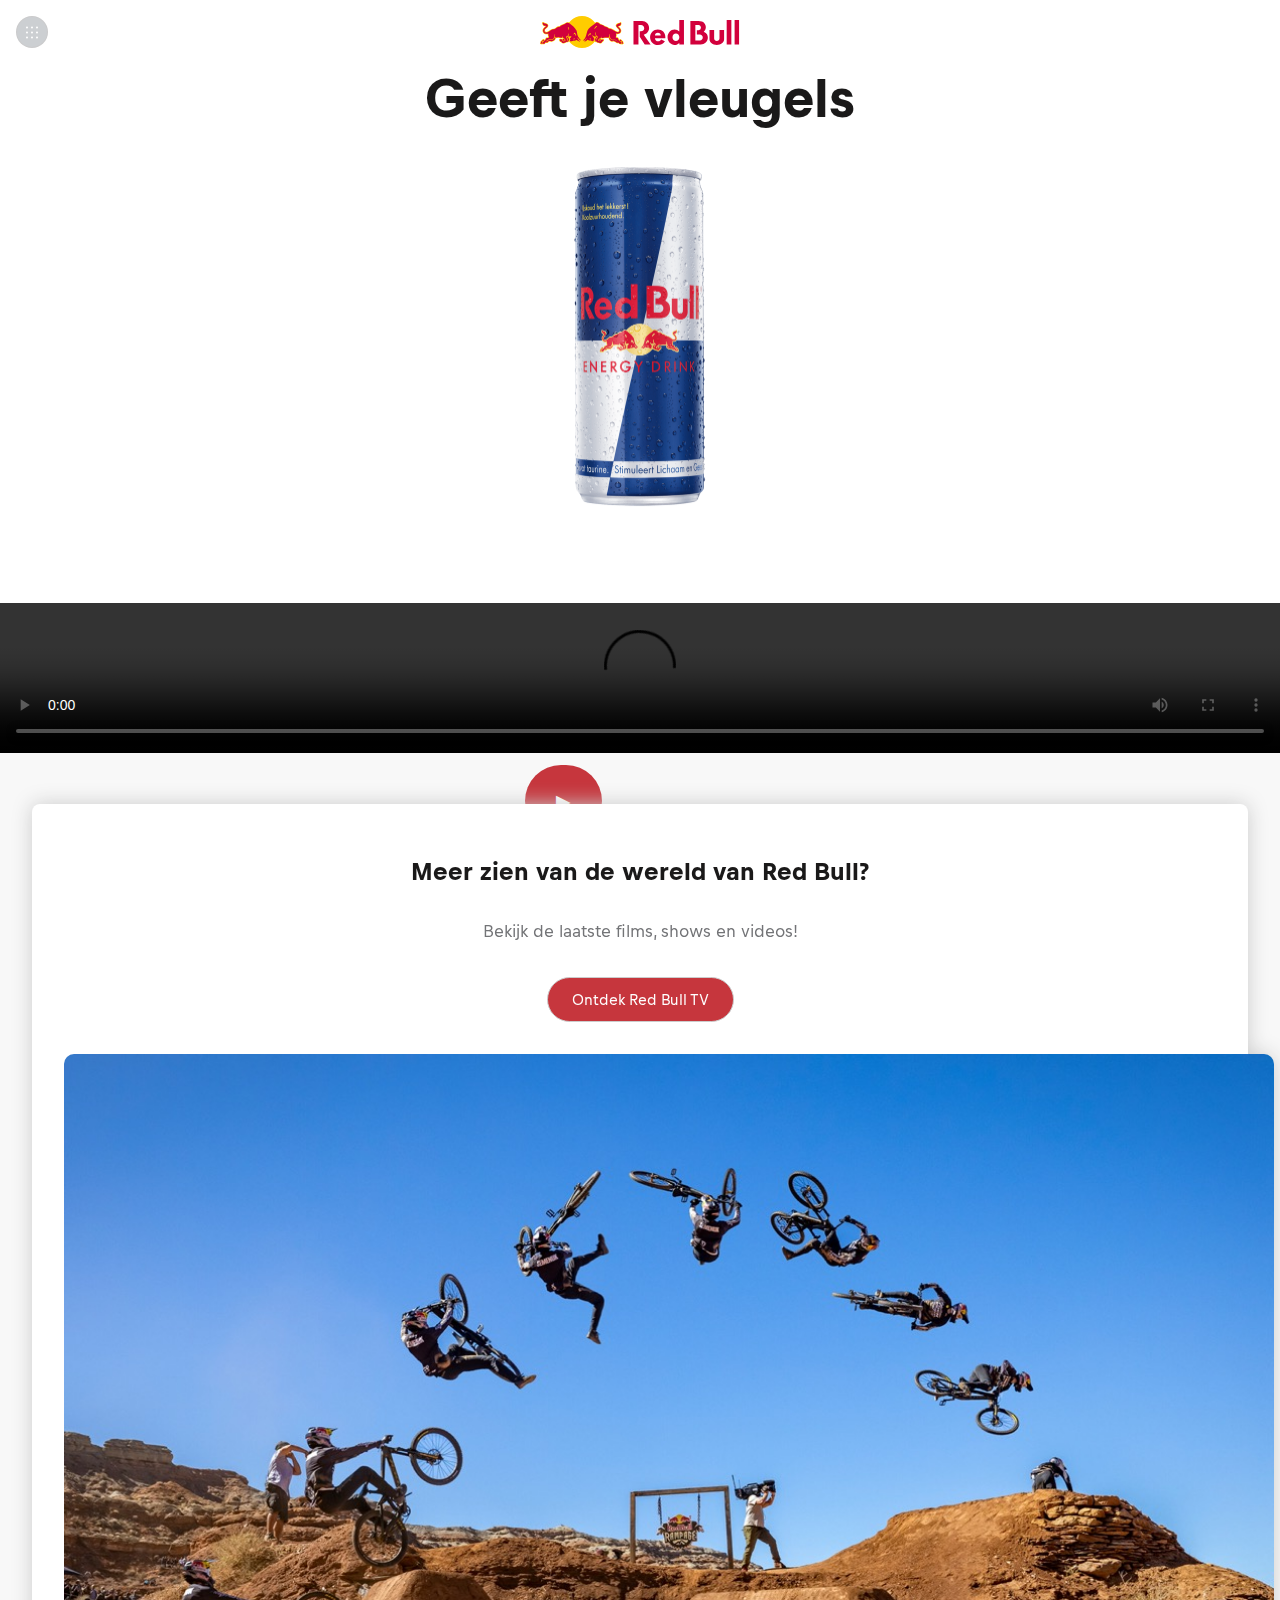
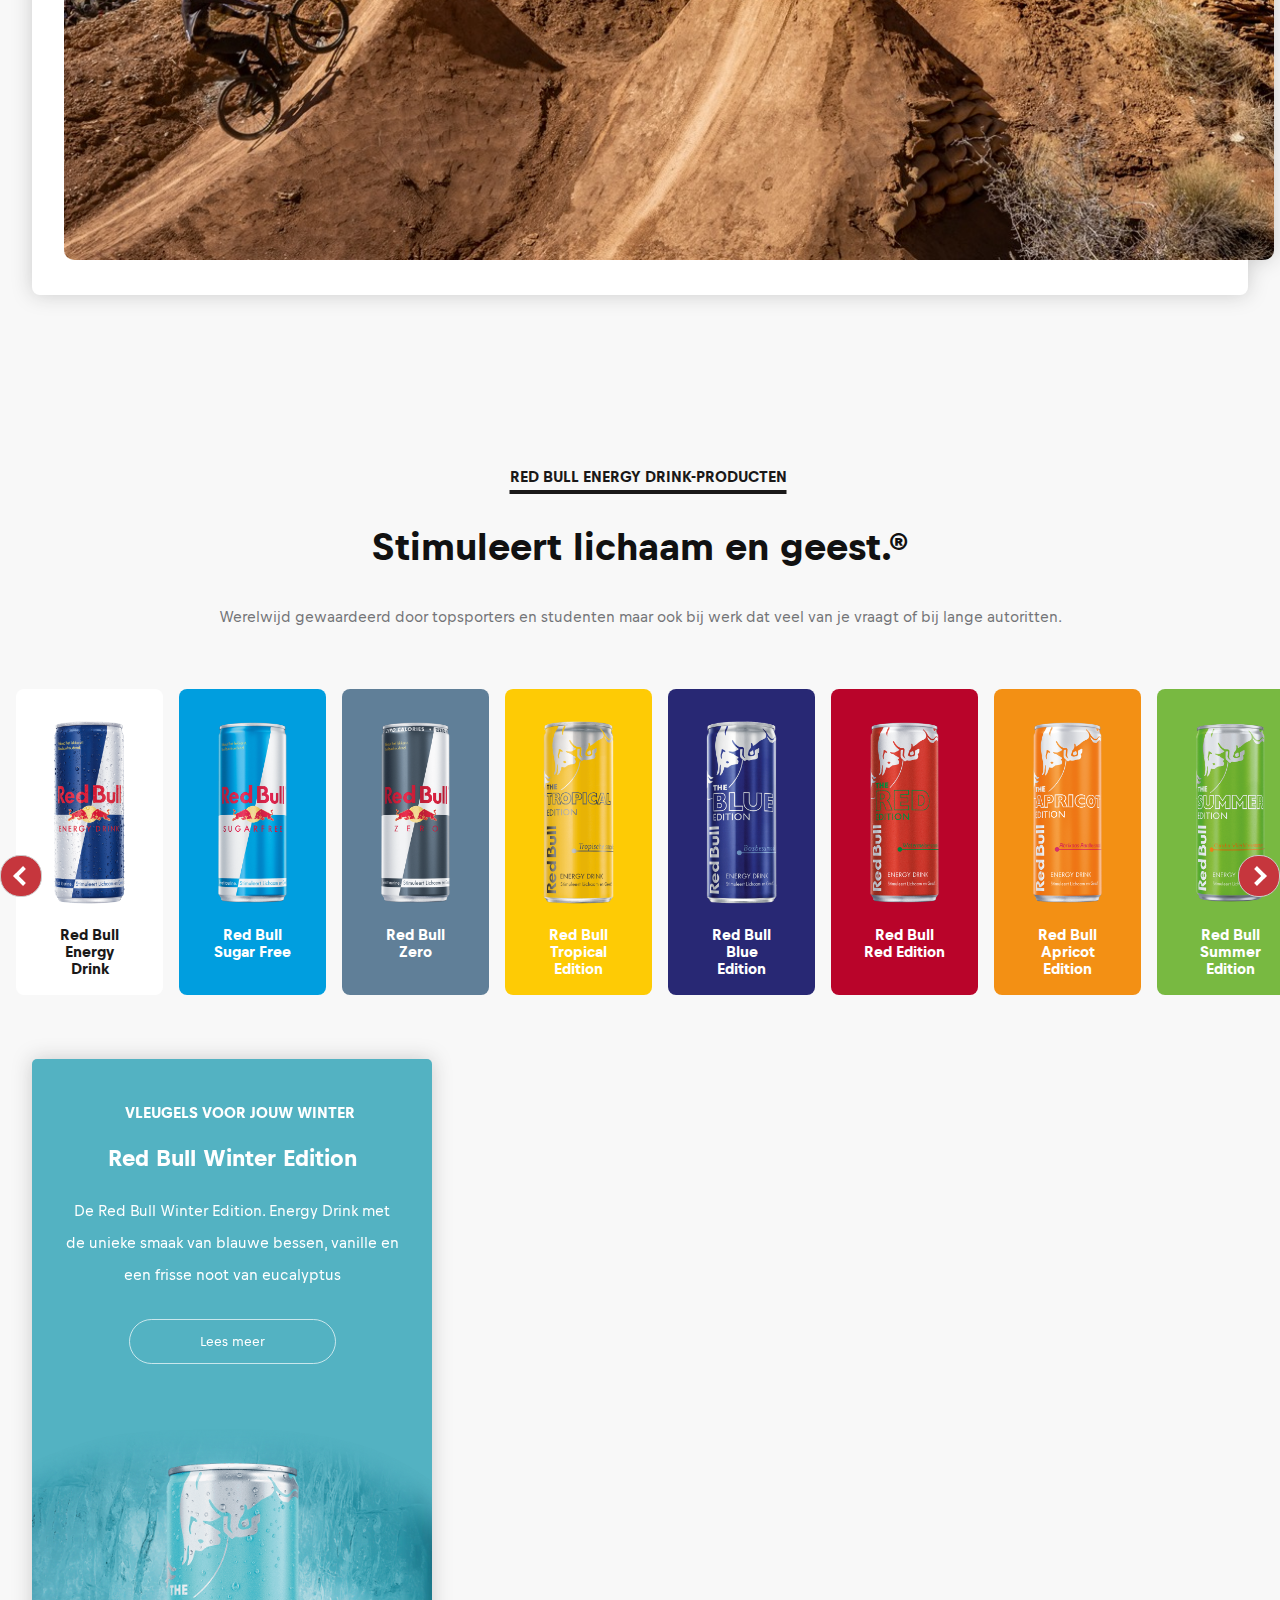
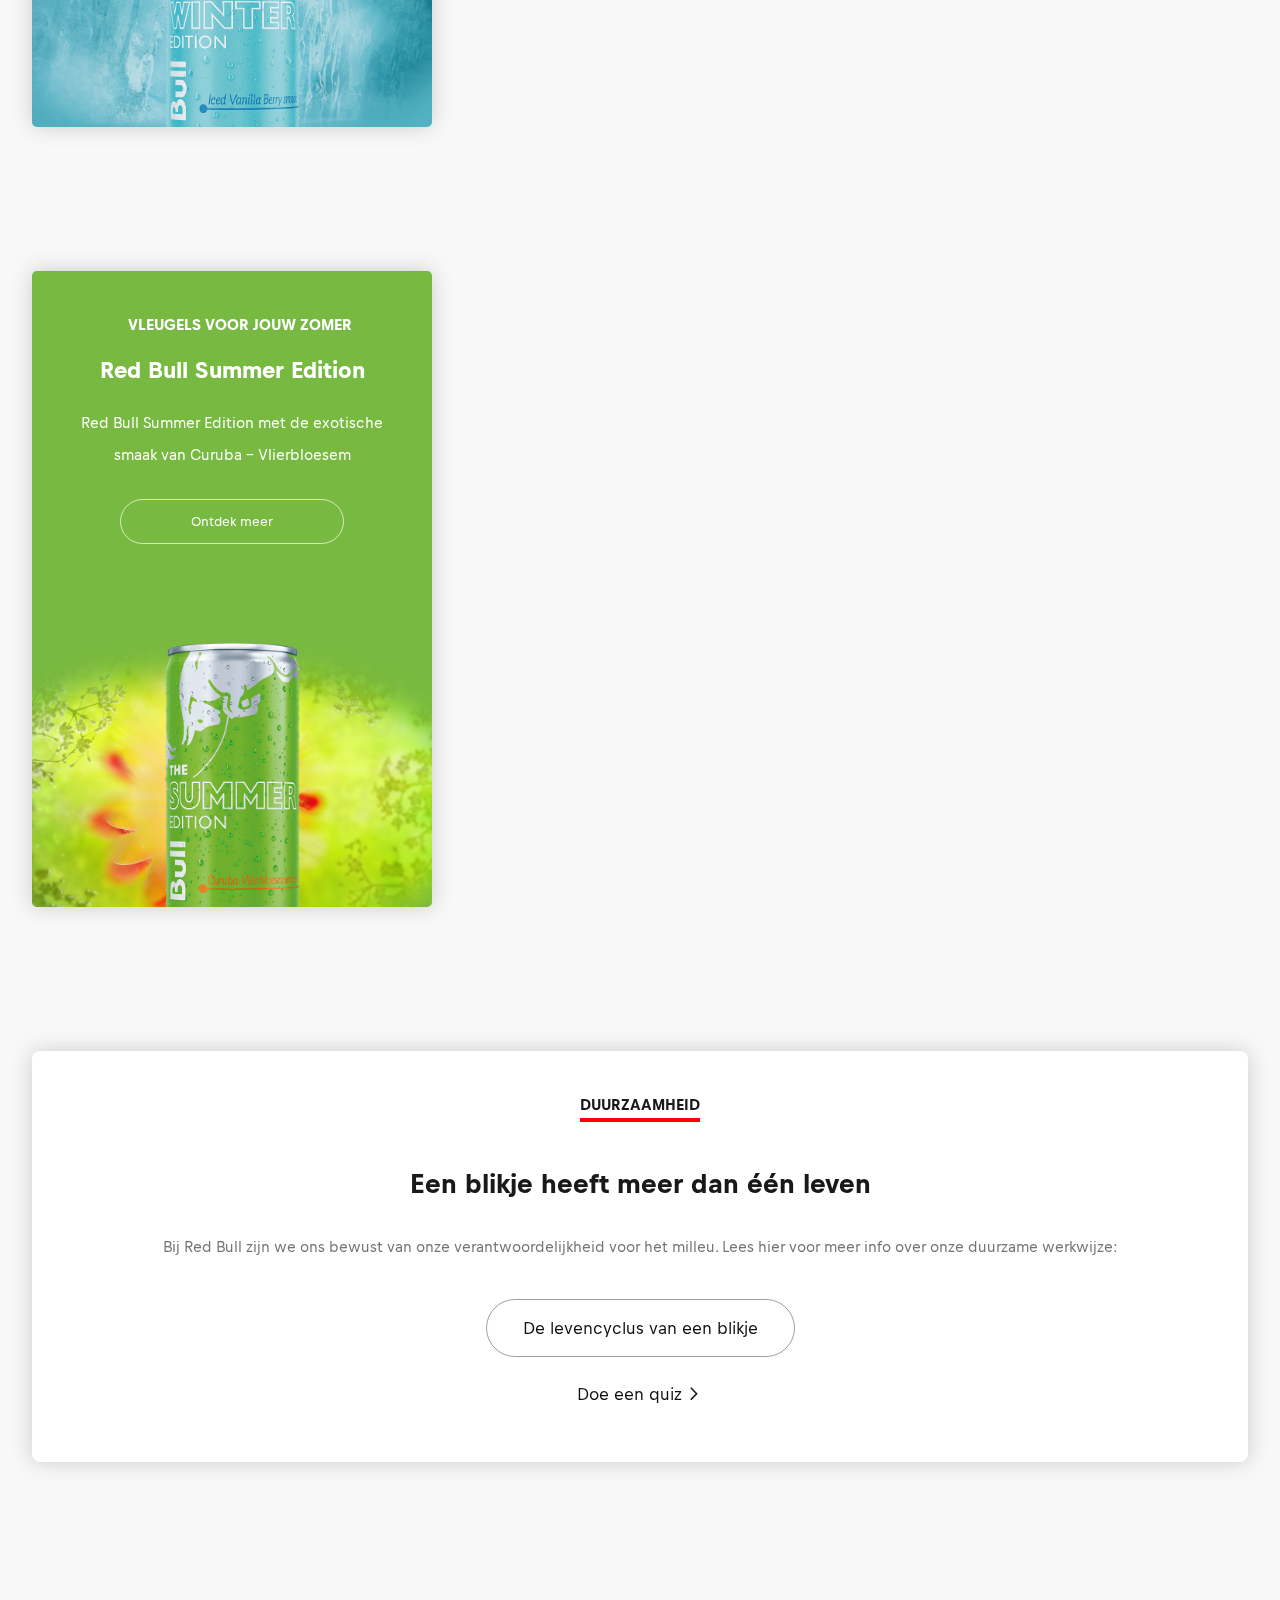
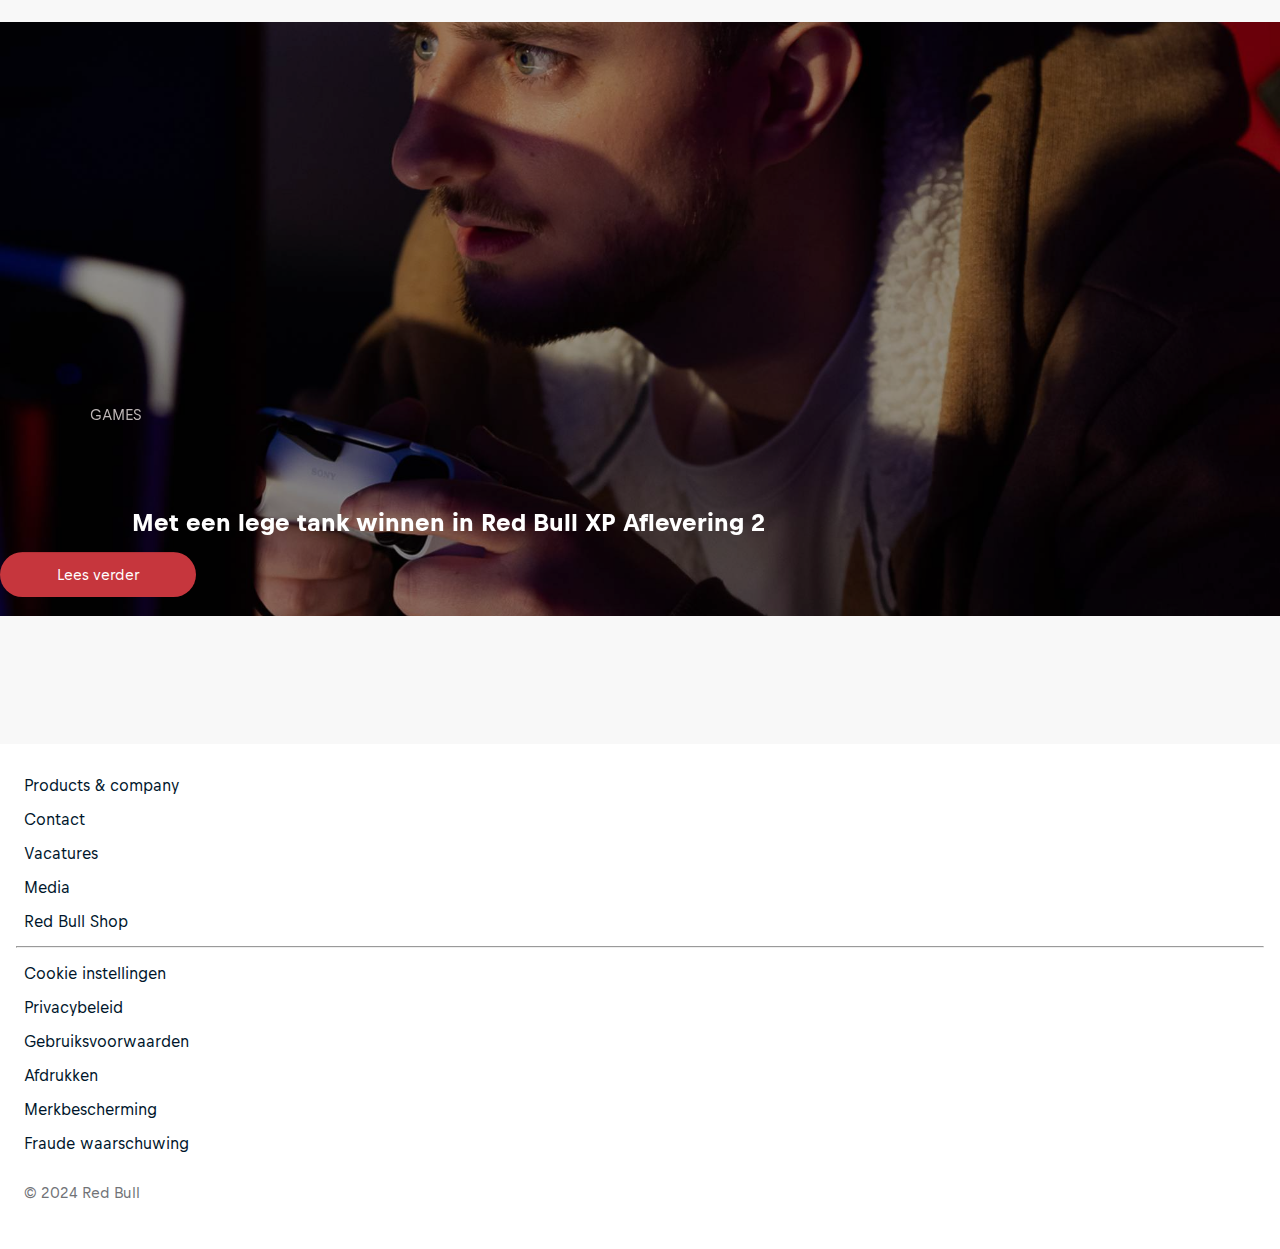
==== commit 23ab6156: "Add files via upload" ====
--- a/redbulldetails.html
+++ b/redbulldetails.html
@@ -15,141 +15,262 @@
 <body>
     <header>
         <nav>
-			<button>
-				<img src="images/9x9.svg" alt="Hamburger menu">
-			</button>
-			<img src="images/redbulllogo.svg" alt="redbull logo">
-		</nav>
+            <section class="navbar">
+                <ul>
+                    <li><button><img src="images/9x9.svg" alt="hamburger menu"></button></li>
+                    <li><img src="images/redbulllogo.svg" alt="Red Bull logo"></li>
+                    <li><img src="images/profile.svg" alt="Profile"></li>
+                </ul>
+            </section>
+            <section class="hamburgeruit">
+                <div class="search-bar">
+                    <input type="text" placeholder="Ontdek de Wereld van Red Bull" aria-label="Search">
+                    <svg xmlns="http://www.w3.org/2000/svg" width="16" height="16" viewBox="0 0 24 24" fill="none" stroke="white" stroke-width="2" stroke-linecap="round" stroke-linejoin="round">
+                        <circle cx="11" cy="11" r="8"></circle>
+                        <line x1="21" y1="21" x2="16.65" y2="16.65"></line>
+                    </svg>
+                </div>
+                <section class="hamburgerul">
+                    <ul>
+                        <li><a href="#">Home</a></li>
+                        <li>
+                            <details class="details" open>
+                                <summary>Energy Drinks</summary>
+                                <ul>
+                                    <li><a href="#">All Red Bull Energy Drinks</a></li>
+                                    <li><a href="redbulldetails.html">Red Bull Energy Drink</a></li>
+                                    <li><a href="#">Red Bull Sugar Free</a></li>
+                                    <li><a href="#">Red Bull Zero</a></li>
+                                    <li><a href="#">Red Bull Editions</a></li>
+                                </ul>
+                            </details>
+                        </li>
+                        <li><a href="#">Events</a></li>
+                        <li><a href="#">Atleten</a></li>
+                        <li>
+                            <details class="details">
+                                <summary>Red Bull TV</summary>
+                                <ul>
+                                    <li><a href="#">Discover</a></li>
+                                    <li><a href="#">Live</a></li>
+                                    <li><a href="#">Films</a></li>
+                                    <li><a href="#">Shows</a></li>
+                                    <li><a href="#">Clips</a></li>
+                                </ul>
+                            </details>
+                        </li>
+                        <li><a href="#">Banen</a></li>
+                        <li><a href="#">Company</a></li>
+                    </ul>
+                </section>
+                <hr>
+                <section class="drinks">
+                    <div>
+                        <h2>Red Bull Energy Drinks</h2>
+                    </div>
+                    <div>
+                        <article>
+                            <h3>Red Bull Energy Drink</h3>
+                            <img src="images/cutoff_can.png" alt="Classic Red Bull can">
+                        </article>
+                        <article>
+                            <h3>Red Bull Sugar Free</h3>
+                            <img src="images/cutoff_sugarfree.png" alt="Lighter blue Red Bull can">
+                        </article>
+                        <article>
+                            <h3>Red Bull Winter Edition</h3>
+                            <img src="images/cutoff_winteredi.png" alt="Red Bull Winter Edition can">
+                        </article>
+                    </div>
+                </section>
+                <section class="Intresses">
+                    <div>
+                        <h2>Browse op intresses</h2>
+                    </div>
+                    <div>
+                        <article>
+                            <h3>F1</h3>
+                            <img src="images/rb15-lancering.jpeg" alt="Red Bull race car">
+                        </article>
+                        <article>
+                            <h3>Music</h3>
+                            <img src="images/mr-probz.jpeg" alt="Man singing">
+                        </article>
+                        <article>
+                            <h3>Stay Fit</h3>
+                            <img src="images/stay-fit-lindsey-vonn.jpeg" alt="Close-up Lindsey Vonn">
+                        </article>
+                    </div>
+                </section>
+                <section class="Meervanredbull">
+                    <h2>Meer van Red Bull</h2>
+                    <div>
+                        <article>
+                            <img src="images/alphatauri-logo.png" alt="AlphaTauri logo">
+                            <h3>AlphaTauri</h3>
+                            <p>Past bij lichaam en geest</p>
+                        </article>
+                        <article>
+                            <img src="images/red-bull-cartoons-car.png" alt="Cartoon zebra met lipstick">
+                            <h3>Cartoons</h3>
+                            <p>Cartoons van over de hele wereld</p>
+                        </article>
+                        <article>
+                            <img src="images/red-bull-cartoons-sustainability.png" alt="Red Bull cans in the shape of a recycling logo">
+                            <h3>Duurzaamheid</h3>
+                            <p>Een blikje heeft meer dan één leven</p>
+                        </article>
+                    </div>
+                </section>
+                <hr>
+                <section class="Linksnav">
+                    <ul>
+                        <li><a href="#">Products & company</a></li>
+                        <li><a href="#">Contact</a></li>
+                        <li><a href="#">Vacatures</a></li>
+                        <li><a href="#">Media</a></li>
+                        <li><a href="#">Red Bull Shop</a></li>
+                    </ul>
+                    <hr>
+                    <ul>
+                        <li><a href="#">Cookie instellingen</a></li>
+                        <li><a href="#">Privacybeleid</a></li>
+                        <li><a href="#">Gebruiksvoorwaarden</a></li>
+                        <li><a href="#">Afdrukken</a></li>
+                        <li><a href="#">Merkbescherming</a></li>
+                        <li><a href="#">Fraude waarschuwing</a></li>
+                        <li><p>© 2024 Red Bull</p></li>
+                    </ul>
+                </section>
+            </section>
+        </nav>        
+	</section>
     </header>
     <main>
-        <section>
+        <section class="Blikdisplay">
             <h1>Geeft je vleugels</h1>
             <img src="images/NL_RBED_250_Single-Unit_close_cold_ORIGINAL_canwidth528px.png" alt="Classic redbull can">
         </section>
-        <section>
-            <video src="images/redbullintro.mp4"></video>
-        </section>
-        <section>
-            <ul>
-                <li>
-                    <h2>Meer zien van de wereld van Red Bull</h2>
-                    <p>Bekijk de laatste films, shows en videos!</p>
-                    <a href="">Ontdek Red Bull TV</a>
-                    <img src="images/SI202110160056_news.jpg" alt="Edit of a biker doing a trick">
-                </li>
-            </ul>
-        </section>
-        <section>
+        <section class="Redbullvideo">
+            <video controls src="images/redbullintro.mp4"></video>
+            <button class="custom-video__control">▶</button>
+        </section>
+        <section class="meerzien">
+            <h2>Meer zien van de wereld van Red Bull?</h2>
+            <p>Bekijk de laatste films, shows en videos!</p>
+            <a href="#">Ontdek Red Bull TV</a>
+            <img src="images/SI202110160056_news.jpg" alt="Edit of a biker doing a trick">
+        </section>
+        <section id="carrousel" class="productencarrousel">
             <h2>RED BULL ENERGY DRINK-PRODUCTEN</h2>
-            <h3>Stimuleert lichaam en geest</h3>
-            <p>Werelwijd gewaardeerd door topsporters en studenten maar ook bij werk dat veel van je vraagt of bij lange autoritten</p>
-            <ul>
-                <li>
+            <p>Stimuleert lichaam en geest.®<p>
+            <p>Werelwijd gewaardeerd door topsporters en studenten maar ook bij werk dat veel van je vraagt of bij lange autoritten.</p>
+            <div>
+                <article id="blikje1">
                     <img src="images/NL_RBED_250_Single-Unit_close_cold_ORIGINAL_canwidth528px.png" alt="Classic red bull can">
                     <h4>Red Bull Energy Drink</h4>
-                </li>
-            </ul>
-            <ul>
-                <li>
+                </article>
+                <article id="blikje2">
                     <img src="images/NL_RBSF_250_Single_Unit_close_ambient_ORIGINAL_DRES__2_.png" alt="Sugar Free red bull can">
                     <h4>Red Bull Sugar Free</h4>
-                </li>
-            </ul>
-            <ul>
-                <li>
+                </article>
+                <article id="blikje3">
                     <img src="images/NL_RBZ_250_Single_Unit_close_ambient_ORIGINAL_DRES__1_.png" alt="Zero Caffeine Red Bull can">
                     <h4>Red Bull Zero</h4>
-                </li>
-            </ul>
-            <ul>
-                <li>
+                </article>
+                <article id="blikje4">
                     <img src="images/NL_RBTE_250_Single-Unit_close_ambient_ORIGINAL_canwidth528px.png" alt="Yellow Red Bull can">
                     <h4>Red Bull Tropical Edition</h4>
-                </li>
-            </ul>
-            <ul>
-                <li>
+                </article>
+                <article id="blikje5">
                     <img src="images/NL_RBBE_250_Single-Unit_close_ambient_ORIGINAL_canwidth528px.png" alt="Dark blue Red Bull can">
                     <h4>Red Bull Blue Edition</h4>
-                </li>
-            </ul>
-            <ul>
-                <li>
+                </article>
+                <article id="blikje6">
                     <img src="images/NL_RBRE_250_Single_Unit_close_ambient_ORIGINAL_DRES__3_.png" alt="Red Red Bull can">
                     <h4>Red Bull Red Edition</h4>
-                </li>
-            </ul>
-            <ul>
-                <li>
+                </article>
+                <article id="blikje7">
                     <img src="images/DRES_NL_APRICOT-250ml_ambient_front_redbullcom.png" alt="Orange Red Bull can">
                     <h4>Red Bull Apricot Edition</h4>
-                </li>
-            </ul>
-            <ul>
-                <li>
+                </article>
+                <article id="blikje8">
                     <img src="images/NL_CE_250ml_The_Summer_Edition_Country__Ambient_Closed_Front_COM_FULL.png" alt="Green Red bull can">
                     <h4>Red Bull Summer Edition</h4>
-                </li>
-            </ul>
-            <ul>
-                <li>
+                </article>
+                <article id="blikje9">
                     <img src="images/NL_IGB_250ml_The_Winter_Edition_Sugarfree_COUNTRY_RGB_PACKRQ-1675_Ambient_Closed_Front_COM_FULL.png" alt="Light Blue rdbull can">
                     <h4>Red Bull Winter Edition</h4>
-                </li>
-            </ul>
-        </section>
-        <section>
-            <ul>
-                <li>
-                    <h2>Vleugels voor jouw winter</h2>
-                    <h3>Red Bull Winter Edition</h3>
-                    <p>De Red Bull Winter Edition. Energy Drink met de unieke smaak van blauwe bessen, vanille en een frisse noot van eucalyptus</p>
-                    <a href="#">Lees meer</a>
-                    <img src="images/winter-edition-background.png" alt="">
-                    <img src="images/cutoff_winteredi.png" alt="Light blue redbull can">
-                </li>
-            </ul>
-            <ul>
-                <li>
-                    <h2>Vleugels voor jouw zomer</h2>
-                    <h3>Red Bull Summer Edition</h3>
-                    <p>Red Bull Summer Edition met de exotische smaak van Curuba - Vlierbloesem</p>
-                    <a href="#">Ontdek meer</a>
-                    <img src="images/summer_bg.jpeg" alt="">
-                    <img src="images/Summer_edi.png" alt="Light green red bull can">
-                </li>
-            </ul>
-        </section>
-        <section>
-            <ul>
-                <li>
-                    <h1>DUURZAAMHEID</h1>
-                    <H2>Een blikje heeft meer dan één leven</H2>
-                    <p>Bij Red Bull zijn we ons bewust van onze verantwoordelijkheid voor het milleu. Lees hier voor meer info over onze duurzame werkwijze:</p>
-                    <a href="#">De levencyclus van een blikje</a>
-                    <a href="#">Doe een quiz</a>
-                    <img src="" alt="">
-                </li>
-            </ul>
+                </article>
+            </div>
+            <a href="previous" aria-label="naar blikje links"></a>
+            <a href="next" aria-label="naar blikje rechts"></a>
+        </section>
+        <section class="wintersummer">
+            <article>
+                <h2>Vleugels voor jouw winter</h2>
+                <h3>Red Bull Winter Edition</h3>
+                <p>De Red Bull Winter Edition. Energy Drink met de unieke smaak van blauwe bessen, vanille en een frisse noot van eucalyptus</p>
+                <a href="#">Lees meer</a>
+                <img src="images/winter-edition-background.png" alt="">
+                <img src="images/cutoff_winteredi.png" alt="Light blue redbull can">
+            </article>
+            <article>
+                <h2>Vleugels voor jouw zomer</h2>
+                <h3>Red Bull Summer Edition</h3>
+                <p>Red Bull Summer Edition met de exotische smaak van Curuba - Vlierbloesem</p>
+                <a href="#">Ontdek meer</a>
+                <img src="images/summerbg.png" alt="">
+                <img src="images/Summer_edi.png" alt="Light green red bull can">
+            </article>
+        </section>
+        <section class="DUURZAAMHEID">
+            <article>
+                <h2>DUURZAAMHEID</h2>
+                 <H3>Een blikje heeft meer dan één leven</H3>
+                 <p>Bij Red Bull zijn we ons bewust van onze verantwoordelijkheid voor het milleu. Lees hier voor meer info over onze duurzame werkwijze:</p>
+                 <a href="#">De levencyclus van een blikje</a>
+                 <a href="#">Doe een quiz <svg width="22" height="22" viewBox="0 0 22 22" fill="none" xmlns="http://www.w3.org/2000/svg"><path fill-rule="evenodd" clip-rule="evenodd" d="M15.45 10.38 9.62 4.56a.48.48 0 0 0-.7 0l-.36.35a.51.51 0 0 0 0 .71l5.12 5.12-5.12 5.11a.51.51 0 0 0 0 .71l.36.35a.48.48 0 0 0 .7 0l5.83-5.82a.51.51 0 0 0 0-.71" fill="currentColor"></path></svg></a>
+                 <img loading="lazy" src="https://images.ctfassets.net/lcr8qbvxj7mh/1WFjygvia245eOwpo876gF/3b4ef2a8fb7d97383d161642f70ee09e/DRS_Teaser_2023.gif" sizes="(min-width: 1000px) min(672px, 100vw), min(600px, 100vw)" class="lifecycle-teaser_asset__Wu2DG" alt="">            </article>
+        </section>
+        <section class="slideshow2">
+            <article>
+                <h3>Met een lege tank winnen in Red Bull XP Aflevering 2</h3>
+                <p>GAMES</p>
+                <img src="images/red-bull-xp-egbert-focus.jpeg" alt="Egbert gefocussed aan het gamen">
+                <a href="#">Lees verder</a>
+            </article>
+            <article>
+                <h3>Hoe Max Verstappen zijn titel in 2024 verdedigde</h3>
+                <img src="images/max-verstapen-2024-f1-world-champion-four.jpeg" alt="Max Verstappen houd 4 vingers in de lucht">
+                <a href="#">Lees verder</a>
+            </article>
+            <article>
+                <h3>Dit waren de highlights van Red Bull XP aflevering 3</h3>
+                <p>GAMES</p>
+                <img src="images/red-bull-xp-qucee-fay-hosts.jpeg" alt="Qucee en Fay aan het gamen">
+                <a href="#">Lees verder</a>
+            </article>
         </section>
     </main>
-    <footer>
-        <ul>
-            <li>
-                <a href="#">Products & company</a>
-                <a href="#">Contact</a>
-                <a href="#">Vacatures</a>
-                <a href="#">Media</a>
-                <a href="#">Red Bull Shop</a>
-                <a href="#">Cookie instellingen</a>
-                <a href="#">Privacybeleid</a>
-                <a href="#">Gebruiksvoorwaarden</a>
-                <a href="#">Afdrukken</a>
-                <a href="#">Merkbescherming</a>
-                <a href="#">Fraude waarschuwing</a>
-                <p>© 2024 Red Bull</p>
-            </li>
-        </ul>
-    </footer>
+    <footer class="footer2">
+		<ul>
+			<li><a href="#">Products & company</a></li>
+			<li><a href="#">Contact</a></li>
+			<li><a href="#">Vacatures</a></li>
+			<li><a href="#">Media</a></li>
+			<li><a href="#">Red Bull Shop</a></li>
+		</ul>
+		<hr>
+		<ul>
+			<li><a href="#">Cookie instellingen</a></li>
+			<li><a href="#">Privacybeleid</a></li>
+			<li><a href="#">Gebruiksvoorwaarden</a></li>
+			<li><a href="#">Afdrukken</a></li>
+			<li><a href="#">Merkbescherming</a></li>
+			<li><a href="#">Fraude waarschuwing</a></li>
+			<li><p>© 2024 Red Bull</p></li>
+		</ul>
+	</footer>
 </body>
 </html>--- a/style.css
+++ b/style.css
@@ -17,9 +17,29 @@
 	/* startje */
 	--color-text:#111;
 	--color-background:#eee;
-}
-
-
+	--button-color: #c6363d;
+	--redbull-blue: #00162B;
+	--smalltext: #737477;
+	--article-bg: white;
+
+}
+
+
+@font-face {
+	font-family: "Bull";
+	src: url("./fonts/BullText-Regular.woff2"), format("woff2");
+	font-weight: normal;
+}
+@font-face {
+	font-family: "Bull";
+	src: url("./fonts/BullText-Bold.woff2"), format("woff2");
+	font-weight: bold;
+}
+@font-face {
+	font-family: "Bull";
+	src: url("./fonts/BullText-Heavy.woff2"), format("woff2");
+	font-weight: 900;
+}
 
 img {
 	width: 100%;
@@ -31,8 +51,9 @@
 
 /* jouw code */
 /* algemeen */
+
 body{
-	font-family: Arial, Helvetica, sans-serif;
+	font-family: "Bull" ,Arial, Helvetica, sans-serif;
 	background: #F8F8F8;
 	margin: 0;
 	padding: 0;
@@ -61,7 +82,7 @@
     padding: 8px 16px;
     font-size: 14px;
     font-weight: 400;
-    color: #000000;
+    color: var(--color-text);
     text-decoration: none;
     background-color: #F8F8F8; 
     border: 1px solid #cccccc;
@@ -70,81 +91,217 @@
     box-shadow: none;
     transition: background-color 0.2s ease, color 0.2s ease;
 }
+
 main a:hover {
 	background-color: #f2f2f2;
 }
+
+main section div{
+	display: flex;
+    overflow: auto;
+    scroll-behavior: smooth;
+    scroll-snap-type: x mandatory;
+	align-items: center;
+}
+
+main section article {
+	scroll-snap-align: center;
+}
+
+main section div{
+	display: flex;
+    overflow: auto;
+    scroll-behavior: smooth;
+    scroll-snap-type: x mandatory;
+}
+
+main section article {
+	scroll-snap-align: center;
+}
+hr{
+	color: rgba(61, 61, 61, 0.193);
+}
+.visually-hidden {
+	border: 0;
+	clip: rect(0 0 0 0);
+	height: auto;
+	margin: var(--margin-0);
+	overflow: hidden;
+	padding: 0;
+	position: absolute;
+	width: 1px;
+	white-space: nowrap;
+}
+/* page 1 */
 /* Nav bar */
-nav{
+.navbar{
 	position: sticky;
 	top: 0;
 	width: 100%;
 	background: rgba(255, 255, 255, 0.0000001);
-}
-nav ul{
+	z-index: 1;
+}
+.navbar ul{
 	display: flex;
 	text-decoration: none;
 	list-style: none;
 	margin: 0;
-}
-nav ul li{
-	flex-grow: 3;
-	padding: 1em 1em 1em 1em;
-}
-nav button{
-	padding: 6px;
+	justify-content: space-between;
+	padding: 0;
+	padding-left: 1em;
+	padding-right: 1em;
+}
+.navbar ul li{
+	padding-top: 1em;
+}
+
+.navbar ul li:nth-of-type(1) img{
+	height: 158px;
+	height: 32px;
+	padding: 0;
+	filter: brightness(0) invert(1);
+	padding-bottom: 0.2em;
+}
+.navbar ul li:nth-of-type(2) img{
+	height: 32px;
+}
+.navbar ul li:nth-of-type(3) img{
+	height: 32px;
+	width: max-content;
+}
+.navbar button{
 	border-radius: 300em;
+	width: 32px;
 	height: 32px;
-	width: 32px;
 	background-color: #000F1E33;
-}
-nav img{
-	width: 158px;
-	height: 32px;
+	border: solid rgba(201, 201, 201, 0.683) 0.5px;
 }
 
 /* Slideshow header */
-header article img{
+.slideshow1{
+	display: flex;
+	overflow-x: scroll;
+	scroll-behavior: smooth;
+	scroll-snap-type: x mandatory;
+	margin-top: -3.4em;
+}
+.slideshow1 article{
+	flex: 0 0 100%;
+	position: relative;
+	scroll-snap-align: start;
+}
+.slideshow1 article img{
 	width: 100%;
-}
-
-header section{
-	display: flex;
-	overflow-x: hidden;
-}
-
-main section div{
-	display: flex;
-    overflow: auto;
-    scroll-behavior: smooth;
-    scroll-snap-type: x mandatory;
-}
-
-main section article {
-	scroll-snap-align: center;
-}
+	height: 66vh;
+	object-fit: cover;
+	object-position: center;
+	filter: blur(0.5px) brightness(60%);
+}
+.slideshow1 h3, .slideshow1 article a{
+	position: absolute;
+	color: white;
+	margin: 0;
+}
+.slideshow1 article p{
+	position: absolute;
+	color: #beb6b6;
+}
+.slideshow1 article h3{
+	bottom: 30%;
+	left: 50%;
+	transform: translateX(-50%);
+	text-align: center;
+	justify-content: center;
+	font-weight: bold;
+	z-index: 10;
+}
+.slideshow1 article p{
+	bottom: 23%;
+	left: 50%;
+	transform: translateX(-50%);
+	font-size: 1rem;
+}
+.slideshow1 a{
+	bottom: 15%;
+	left: 50%;
+	transform: translateX(-50%);
+	background-color: var(--button-color);
+	color: white;
+	text-decoration: none;
+	padding: 0.8rem 1.5rem;
+	border-radius: 25px;
+	font-size: 1rem;
+	text-align: center;
+	display: inline-block;
+}
+
+.slideshow1 ul{
+	display: flex;
+	position: absolute;
+	top: 56%;
+    left: 46%;
+	transform: translate(-50%, -50%);
+	list-style: none;
+}
+.slideshow1 button{
+	background-color: #465c6ea8;
+	height: 50px;
+	width: 50px;
+	border-radius: 500em;
+}
+
+
 /* Redbull soorten */
+main section:nth-of-type(1) section div{
+	display: flex;
+	overflow-x: scroll;
+	scroll-behavior: smooth;
+	scroll-snap-type: x mandatory;
+}
 main section:nth-of-type(1) article img{
 	width: 145px;
 	height: 284px;
 	padding-top: 1em;
+	padding-bottom: 0;
+	margin-bottom: 0;
 	filter: drop-shadow(0 0 0.3em rgb(96, 96, 96));
 }
-main section:nth-of-type(1) article{
-	background-color: white;
+
+main section:nth-of-type(1) a:nth-of-type(1){
+	border: none;
+}
+
+main section:nth-of-type(1) a article{
+	background-color: var(--article-bg);
 	padding-left: 5.5em;
 	padding-right: 5.5em;
 	padding-top:1em;
 	margin: 1em;
 	border-radius: 0.5em;
-	box-shadow: var(--cosmos-story-card-box-shadow, 0px 8px 12px 0px rgba(0, 15, 30, 0.0392156863), 0px 2px 4px 0px rgba(0, 15, 30, 0.0196078431));
-	text-align: center;
-}
+	box-shadow:  (0px 8px 12px 0px rgba(0, 15, 30, 0.0392156863), 0px 2px 4px 0px rgba(0, 15, 30, 0.0196078431));
+	text-align: center;
+}
+main section:nth-of-type(1) article{
+	display: flex;
+    flex-direction: column;
+    justify-content: space-between;
+	background-color:var(--article-bg);
+	min-height: 27em;
+	padding-left: 5.5em;
+	padding-right: 5.5em;
+	padding-top:1em;
+	margin: 1em;
+	border-radius: 0.5em;
+	box-shadow:  (0px 8px 12px 0px rgba(0, 15, 30, 0.0392156863), 0px 2px 4px 0px rgba(0, 15, 30, 0.0196078431));
+	text-align: center;
+}
+
+main section:nth-of-type(1) article:nth-of-type(2){
+	background-color: #6CB0C0;
+	color: white;
+}
+
 main section:nth-of-type(1) article:nth-of-type(3){
-	background-color: #6CB0C0;
-	color: white;
-}
-
-main section:nth-of-type(1) article:nth-of-type(4){
 	background-color: #81C05B;
 	color: white;
 }
@@ -155,8 +312,8 @@
 	grid-template-columns: 1em 1fr max-content 1fr;
 	align-items: start;
 	margin: 1em;
-	background-color: white;
-	box-shadow: var(--cosmos-story-card-box-shadow, 0px 8px 12px 0px rgba(0, 15, 30, 0.0392156863), 0px 2px 4px 0px rgba(0, 15, 30, 0.0196078431));
+	background-color: var(--article-bg);
+	box-shadow:  (0px 8px 12px 0px rgba(0, 15, 30, 0.0392156863), 0px 2px 4px 0px rgba(0, 15, 30, 0.0196078431));
 	border-radius: 0.5em;
 
 }
@@ -220,12 +377,12 @@
 main section:nth-of-type(3) article{
 	position: relative;
 	display: grid;
-	grid-template-rows: auto 3em 3em 2em 2em;
+	grid-template-rows: max-content 3em 3em 2em 2em;
 	grid-template-columns: 2em 2em max-content max-content max-content 1fr;
 	align-items: start;
 	margin: 1em;
-	background-color: white;
-	box-shadow: var(--cosmos-story-card-box-shadow, 0px 8px 12px 0px rgba(0, 15, 30, 0.0392156863), 0px 2px 4px 0px rgba(0, 15, 30, 0.0196078431));
+	background-color: var(--article-bg);
+	box-shadow: (0px 8px 12px 0px rgba(0, 15, 30, 0.0392156863), 0px 2px 4px 0px rgba(0, 15, 30, 0.0196078431));
 	border-radius: 0.5em;
 	padding: 0;
 } 
@@ -234,7 +391,204 @@
 	grid-column-end: 4;
 }
 main section:nth-of-type(3) article img:nth-of-type(1){
-	position: absolute;
+	grid-column: 1 / -1;
+  	grid-row: 1 / 2;
+  	border-radius: 10px 10px 0 0;
+  	object-fit: cover;
+  	width: 100%;
+ 	height: auto;
+	filter: brightness(30%);
+}
+main section:nth-of-type(3) article img:nth-of-type(2){
+	position: absolute;
+  	top: 15%;
+  	left: 50%;
+  	transform: translateX(-50%);
+  	width: 169px; /* Adjust size */
+  	height: auto;
+  	z-index: 1;
+}
+main section:nth-of-type(3) article button{
+	width: 36px;
+	height: 36px;
+	border-radius: 500em;
+	border: 1px solid rgb(93, 93, 93);
+	grid-column-start: 5;
+    grid-row-start: 1;
+    justify-self: end;
+    align-self: start;
+	margin-right: 1em;
+	margin-top: 1em;
+	z-index: 20;
+	background: transparent;
+}
+
+main section:nth-of-type(3) article svg:nth-of-type(1){
+	grid-column-start: 2;
+	grid-column-end: 3;
+	grid-row-start: 3;
+	height: 20px;
+	width: 20px;	
+	align-items: center;
+	align-self: center;
+	margin-top: 0.5em;
+}
+
+main section:nth-of-type(3) article p:nth-of-type(1){
+	grid-row-start: 3;
+	grid-column-start: 3;
+	align-items: center;
+	align-self: center;
+	margin-top: 1.5em;
+}
+
+main section:nth-of-type(3) article p:nth-of-type(2){
+	grid-row-start: 4;
+	grid-column-start: 3;
+	align-items: center;
+	align-self: center;
+	color: var(--smalltext);
+	font-size: 17px;
+}
+
+main section:nth-of-type(3) article p:nth-of-type(3){
+	margin-top: 3em;
+	grid-column-start: 2;
+	align-items: center;
+	align-self: center;
+	color: var(--smalltext);
+	font-weight: bold;
+	font-size: smaller;
+	padding-bottom: 2em;
+}
+
+main section:nth-of-type(3) article img:nth-of-type(3){
+	grid-column-start: 2;
+	height: 20px;
+	width: 20px;
+	align-items: center;
+	align-self: center;
+}
+
+/* Red Bull TV */
+main section:nth-of-type(4) article {
+    position: relative;
+    padding: 0 2em 0 2em;
+    text-align: center;
+    margin-left: 1em;
+    justify-content: center;
+    background-color: var(--article-bg);
+    border-radius: 0.5em;
+    display: flex;
+    flex-direction: column; /* Enable stacking of children */
+}
+
+.bulltv article img {
+    height: auto;
+    width: 172px;
+    height: 258px;
+    border-radius: 0.5em;
+    order: -1; 
+	position: relative;
+	left: 15%;
+}
+
+main section:nth-of-type(4) article button {
+    position: relative;
+    top: -27em;
+    right: -9em;
+    width: 36px;
+    height: 36px;
+    border-radius: 25px;
+    background: transparent;
+    border: none;
+}
+
+main section:nth-of-type(4) article button svg {
+    height: 1.3em;
+    width: 1.3em;
+    fill: none;
+}
+
+main section:nth-of-type(4) h3 {
+    margin: 20px 0 12px;
+    font-size: 24px;
+    width: 10em;
+}
+
+main section:nth-of-type(4) p {
+    color: var(--smalltext);
+    font-size: 17px;
+}
+
+main section:nth-of-type(4) p:nth-of-type(2) {
+    color: var(--smalltext);
+    font-weight: bold;
+    font-size: smaller;
+}
+
+main section:nth-of-type(4) a {
+    margin-top: 2em;
+}
+
+
+
+/* meer van red bull */
+
+.MeerRedBull{
+	background-color: var(--redbull-blue);
+	padding-bottom: 3em;
+}
+
+.MeerRedBull div{
+	display: grid;
+	grid-template-columns: repeat( auto-fit, minmax(250px, 1fr) );
+  	grid-template-rows: 1fr 1fr 1fr;
+}
+.MeerRedBull h2{
+	color: white;
+	padding-top: 2em;
+}
+.MeerRedBull article{
+	display:grid;
+	grid-template-rows: max-content 7em 5em;
+	grid-template-columns: 1em 1fr max-content 1fr;
+	align-items: start;
+	margin: 1em;
+	background-color: var(--article-bg);
+	box-shadow:  (0px 8px 12px 0px rgba(0, 15, 30, 0.0392156863), 0px 2px 4px 0px rgba(0, 15, 30, 0.0196078431));
+	border-radius: 0.5em;
+
+}
+.MeerRedBull article h3{
+	align-self: center;
+    margin: 0;
+    grid-column-start: 2;
+	grid-column-end: -1;
+	padding-top: 1em;
+
+}
+.MeerRedBull article p{
+	margin: 1em;
+    grid-column-start: 1;
+    grid-column-end: -1;
+	color: #3e4b60;
+}
+
+.MeerRedBull article p:nth-of-type(2){
+	grid-column-start: 1;
+	grid-row-start: 4;
+	font-weight: bold;
+}
+
+.MeerRedBull article p:nth-of-type(3){
+	grid-column-start: 3;
+	grid-row-start: 4;
+	font-weight: lighter;
+}
+
+
+.MeerRedBull article img{
 	height: 100%;
 	border-top-left-radius: 0.5em;
 	border-top-right-radius: 0.5em;
@@ -244,108 +598,751 @@
     min-width: 22em;
     width: 100%;
     object-fit: cover;
-	z-index: 1;
-	
-}
-main section:nth-of-type(3) article img:nth-of-type(2){
-	position: absolute;
-	top: 0;
-	left: 0;
-	height: 100%;
-	border-top-left-radius: 0.5em;
-	border-top-right-radius: 0.5em;
-    grid-column-start: 1;
-    grid-column-end: -1;
-    grid-row-start: 1;
-	width: 2em;
-    object-fit: cover;
-	z-index: 2;
-}
-main section:nth-of-type(3) article button{
+}
+.MeerRedBull article button{
 	width: 36px;
 	height: 36px;
-	border-radius: 50%;
+	border-radius: 25px;
 	background: linear-gradient(145deg, #3e4b60, #2c3548);
 	border: none;
-	grid-column-start: 5;
+	grid-column-start: 4;
     grid-row-start: 1;
     justify-self: end;
     align-self: start;
 	margin-right: 1em;
 	margin-top: 1em;
-	z-index: 20;
-}
-
-main section:nth-of-type(3) article svg:nth-of-type(1){
-	grid-column-start: 2;
-	grid-column-end: 3;
+}
+
+.MeerRedBull article button svg{
+	height: 1em;
+	width: 1em;
+}
+.slidenight{
+	position: relative;
+	overflow: hidden;
+	min-height: 30em;
+}
+.slidenight img{
+	position: absolute;
+	height: 30em;
+}
+
+.slidenight h3{
+	position: absolute;
+	z-index: 300;
+	color: white;
+	left: 20%;
+    bottom: 23%;
+}
+
+.slidenight svg{
+	position: absolute;
+	z-index: 300;
+	width: 25px;
+	left: 37%;
+    bottom: 15.5%;
+}
+
+.slidenight p:nth-of-type(1){
+	position: absolute;
+	z-index: 300;
+	color: white;
+	left: 40%;
+    bottom: 13%;
+}
+.slidenight p:nth-of-type(2){
+	position: absolute;
+	z-index: 300;
+	color: white;
+	bottom: 10%;
+    left: 29%;
+}
+
+.MeerRedBull a{
+	background-color: transparent;
+	color: white;
+	border-color: rgba(255, 255, 255, 0.304);
+	padding-left: 1.5em;
+	padding-right: 1.5em;
+	margin-top: 2em;
+}
+
+/* Footer */
+footer{
+	background-color: var(--redbull-blue);
+	padding: 1em;
+	padding-top: 3em;
+}
+
+footer ul li a{
+	text-decoration: none;
+	color: white;
+	font-size: 17px;
+	margin: 0 0 32px;
+}
+footer ul li{
+	margin: 0 0 1em;
+	margin-left: -2em;
+}
+hr{
+	color: rgba(229, 255, 0, 0.893);
+}
+footer ul{
+	list-style: none;
+}
+footer ul li p{
+	color: #717377;
+	padding-top: 1rem;
+	padding-bottom: 1rem;
+}
+
+/* Page 2 */
+
+/* Nav */
+.page2{
+	background-color: var(--article-bg);
+}
+/* Groot blikje */
+.Blikdisplay{
+	background-color: var(--article-bg);
+	padding-top: 2em;
+	padding-bottom: 6em;
+	margin-top: -3.4em;
+}
+.Blikdisplay h1{
+	font-size: 56px;
+	text-align: center;
+	margin-left: 0;
+}
+
+.Blikdisplay img{
+	width: 132px;
+	height: 341px;
+	display: block;
+  	margin-left: auto;
+  	margin-right: auto;
+}
+/* Video */
+.Redbullvideo video{
+	width: 100%;
+}
+.Redbullvideo button{
+	font-size: larger;
+	background-color: var(--button-color);
+    color: #fff;
+    position: absolute;
+    width: 4em;
+    display: grid;
+    place-items: center;
+    left: 41%;
+    bottom: 7%;
+    top: 85%;
+    border-radius: 500em;
+	border: none;
+}
+
+/* Meer zien van de wereld */
+.meerzien{
+	background-color: var(--article-bg);
+	border-radius: 0.5em;
+	width: 95%;
+	text-align: center;
+	justify-content: center;
+	align-items: center;
+	padding: 2em;
+	margin-top: 3em;
+	margin-left: auto;
+	margin-right: auto;
+	filter: drop-shadow(0 0 10px rgb(203, 203, 203));
+	margin-bottom: 10em;
+}
+
+.meerzien h2{
+	text-align: center;
+	justify-content: center;
+	align-items: center;
+	margin-left: 0;
+}
+.meerzien p{
+	color: var(--smalltext);
+	margin-top: 2em;
+	margin-bottom: 2em;
+	font-size: 18px;
+}
+.meerzien a{
+	background-color: var(--button-color);
+	color: white;
+	text-decoration: none;
+	padding: 0.8rem 1.5rem;
+	border-radius: 25px;
+	font-size: 1rem;
+	text-align: center;
+	margin-bottom: 2em;
+}
+.meerzien img{
+	border-radius: 10px;
+	width: 105%;
+}
+/* producten */
+.productencarrousel h2{
+	font-size: 16px;
+	text-align: center;
+	font-weight: bolder;
+	text-decoration-line: underline;
+	text-underline-offset: 8px;
+	text-decoration-thickness: 4px;
+	text-align: center;
+}
+.productencarrousel p:nth-of-type(1){
+	font-size: 40px;
+	text-align: center;
+	color: var(--color-text);
+	padding-left: 2em;
+	padding-right: 2em;
+	font-weight: bolder;
+	text-align: center;
+}
+.productencarrousel p:last-of-type{
+	font-size: 16px;
+	padding-left: 6em;
+	padding-right: 6em;
+	text-align: center;
+	margin-bottom: 4em;
+	text-align: center;
+}
+.productencarrousel div article{
+	display: flex;
+	flex-direction: column;
+	height: 100%;
+	padding: 5em;
+	width: 158px;
+	align-items: center;
+	margin-bottom: 4em;
+	text-align: center;
+}
+.productencarrousel div article:nth-of-type(2){
+	background-color: #009EDF;
+	color: white;
+}
+.productencarrousel div article:nth-of-type(3){
+	background-color: #607f98;
+	color: white;
+}
+.productencarrousel div article:nth-of-type(4){
+	background-color: #FECB05;
+	color: white;
+
+}
+.productencarrousel div article:nth-of-type(5){
+	background-color: #282874;
+	color: white;
+
+}
+.productencarrousel div article:nth-of-type(6){
+	background-color: #B9042A;
+	color: white;
+
+}
+.productencarrousel div article:nth-of-type(7){
+	background-color: #F39014;
+	color: white;
+
+}
+.productencarrousel div article:nth-of-type(8){
+	background-color: #78B941;
+	color: white;
+}
+.productencarrousel div article:nth-of-type(9){
+	background-color: #53B2C2;
+	color: white;
+}
+.productencarrousel div article img{ 
+  	width: 83px; 
+  	height: 215px; 
+	padding-top: 2em;
+  	object-fit: contain;
+	align-items: center;
+}
+.productencarrousel div article h4{
+	font-size: 16px;
+	font-weight: bold;
+	width: 100%;
+	height: 3em;
+	text-align: center;
+}
+.productencarrousel{
+	position: relative;
+  	overflow: hidden; 
+	outline:none;
+}
+.productencarrousel > div{
+	margin: 0; padding: 0;
+  	list-style: none;
+	display: flex;
+	-webkit-overflow-scrolling: touch;
+	-ms-overflow-style: none;
+	scrollbar-width: none;
+}
+.productencarrousel > ul::-webkit-scrollbar {
+	display: none;
+}
+
+.productencarrousel a{
+	background-color: var(--button-color);
+	color: #fff;
+	position: absolute;
+	width: 3em;
+	aspect-ratio: 1/1;
+	top: calc(65% - 1.5em);
+	display:grid;
+ 	place-items:center;
+  	transition: 0.5s;
+}
+.productencarrousel a:nth-of-type(2){
+	right: 0%;
+}
+.productencarrousel > a::before,
+.productencarrousel > a::after {
+  content: "";
+  position: absolute;
+  width: 1em; height: 4px;
+  background-color: currentColor;
+}
+.productencarrousel > a[href=previous]::before {
+	transform-origin: 2px center;
+	transform: translateY(0) rotate(45deg);
+}
+.productencarrousel > a[href=previous]::after {
+	transform-origin: 2px center;
+	transform: translateY(0) rotate(-45deg);
+}
+
+.productencarrousel > a[href=next]::before {
+	transform-origin: calc(100% - 2px) center;
+	transform: translateY(0) rotate(45deg);
+}
+.productencarrousel > a[href=next]::after {
+	transform-origin: calc(100% - 2px) center;
+	transform: translateY(0) rotate(-45deg);
+}
+/* Summer and winter */
+.wintersummer article{
+	position: relative; 
+  	background: #53B2C2;
+  	border-radius: 5px; 
+  	text-align: center; 
+	padding: 2em; 
+	filter: drop-shadow(0 0 10px rgb(203, 203, 203));
+  	max-width: 400px;
+  	margin-left: 2em;
+	margin-right: 2em;
+	margin-bottom: 9em;
+	overflow: hidden;
+}
+.wintersummer article h2{
+	font-size: 16px;
+  	color: #ffffff;
+  	text-transform: uppercase;
+  	margin-bottom: 0.5rem;
+}
+.wintersummer article h3{
+	font-size: 24px;
+  	color: #ffffff; 
+  	font-weight: bold;
+  	margin-bottom: 1em;
+}
+.wintersummer article p{
+	font-size: 16px;
+  	color: #ffffff; 
+  	margin-bottom: 1.5em;
+	line-height: 2em;
+}
+
+.wintersummer article img:first-of-type {
+	position: absolute;
+	top: 23em;
+	left: -8em;
+	width: 600px;
+	z-index: -1; 
+
+}
+.wintersummer article img:last-of-type {
+	position: relative;
+	top: 2.2em;
+	width: 135px;
+	margin: 0;
+	margin-top: 4em;
+	z-index: 3;
+}
+.wintersummer article a{
+	background-color: transparent;
+  	color: #ffffff; 
+  	border: 0.1px solid #ffffffaf; 
+  	padding-left: 5em;
+	padding-right: 5em;
+	padding-top: 1em;
+	padding-bottom: 1em;
+  	border-radius: 25px; 
+  	margin-bottom: 0em;
+	margin-top: 2em;
+}
+.wintersummer article:nth-of-type(2){
+	background-color: #78B941;
+}
+
+/* Duurzaamheid */
+.DUURZAAMHEID{
+	background-color: var(--article-bg);
+	border-radius: 0.5em;
+	width: 95%;
+	text-align: center;
+	justify-content: center;
+	align-items: center;
+	padding: 2em;
+	margin-top: 3em;
+	margin-left: auto;
+	margin-right: auto;
+	filter: drop-shadow(0 0 10px rgb(203, 203, 203));
+	margin-bottom: 10em;
+}
+
+.DUURZAAMHEID h2{
+	text-align: center;
+	justify-content: center;
+	align-items: center;
+	margin-left: 0;
+	font-size: 16px;
+	text-decoration: underline ;
+	text-underline-offset: 8px;
+	text-decoration-thickness: 4px;
+	text-decoration-color: red ;
+}
+.DUURZAAMHEID h3{
+	font-size: 28px;
+	padding-left: 2em;
+	padding-right: 2em;
+	padding-top: 1em;
+}
+.DUURZAAMHEID p{
+	color: var(--smalltext);
+	margin-top: 2em;
+	margin-bottom: 2em;
+	font-size: 16px;
+	line-height: 2em;
+}
+.DUURZAAMHEID a:first-of-type{
+	font-size: 18px;
+	background-color: transparent;
+  	color: var(--color-text);
+  	border: 1px solid #2e2e2e75; 
+  	padding-left: 2em;
+	padding-right: 2em;
+	padding-top: 1em;
+	padding-bottom: 1em;
+  	border-radius: 40px; 
+  	margin-bottom: 1em;
+	margin-top: 2em;
+}
+.DUURZAAMHEID a:last-of-type{
+	font-size: 18px;
+	background-color: transparent;
+	color: var(--color-text);
+	border: transparent;
+
+}
+
+.DUURZAAMHEID img{
+	border-radius: 10px;
+	width: 105%;
+}
+/* Slideshow */
+.slideshow2{
+	display: flex;
+	overflow-x: scroll;
+	scroll-behavior: smooth;
+	scroll-snap-type: x mandatory;
+	margin-bottom: 5em;
+}
+.slideshow2 article{
+	flex: 0 0 100%;
+	position: relative;
+	scroll-snap-align: start;
+}
+.slideshow2 article img{
+	width: 100%;
+	height: 66vh;
+	object-fit: cover;
+	object-position: center;
+	filter: blur(0.5px) brightness(60%);
+}
+.slideshow2 article h3, .slideshow article a{
+	position: absolute;
+	color: white;
+	margin: 0;
+}
+.slideshow2 article p{
+	position: absolute;
+	color: #beb6b6;
+	z-index: 300;
+}
+.slideshow2 article h3{
+	bottom: 20%;
+	left: 35%;
+	transform: translateX(-50%);
+	font-weight: bold;
+	z-index: 10;
+}
+.slideshow2 article p{
+	bottom: 35%;
+	left: 9%;
+	transform: translateX(-50%);
+	font-size: 1rem;
+}
+.slideshow2 a{
+	bottom: 5%;
+	left: 24%;
+	transform: translateY(-150%);
+	background-color: var(--button-color);
+	border-color: transparent;
+	color: white;
+	text-decoration: none;
+	padding: 0.8em 3.5em 0.8em 3.5em;
+	border-radius: 25px;
+	font-size: 1rem;
+	text-align: center;
+	display: inline-block;
+}
+/* Footer */
+.footer2 {
+	background-color: #ffffff;;
+	padding: 1em;
+}
+
+.footer2 ul li a{
+	color: var(--redbull-blue);
+}
+/* Hamburger */
+.hamburgeruit{
+	background-color: var(--redbull-blue);
+	color: white;
+}
+
+/* List of items */
+.hamburgerul ul{
+	list-style: none;
+}
+.hamburgerul ul li{
+	font-size: 31px;
+	color: white;
+	line-height: 2em;
+	position: relative;
+	left: -3%;
+}
+
+.details li a{
+	background-color: transparent;
+	color: #FFFFFFCC;
+	font-size: 18px;
+	text-decoration: none;
+}
+.details summary{
+	list-style: none;
+	display: flex;    
+  	justify-content: space-between; 
+  	align-items: center;
+  	cursor: pointer;
+}
+.details summary::after {
+	content: "v";
+	margin-right: 0.5em;
+	display: inline-block;
+	margin-left: 0.5em;
+	transform-origin: center;
+	transition: transform 0.2s ease;
+	color: #8893a3;
+}
+
+details[open] summary::after {
+	transform: rotate(180deg);
+}
+/* ChatGpt gebruikt voor het customizen van de details. Prompt: in my html page I have a details tag, and I was wondering if I could move the triangle thats standard on the left, if I could place it on the right side of the word using css */
+
+/* drinks in hamburger menu */
+.drinks div{
+	display: flex;
+	overflow: auto;
+    scroll-behavior: smooth;
+    scroll-snap-type: x mandatory;
+}
+.drinks h2{
+	font-size: 22px;
+}
+
+.drinks article{
+	display: flex;
+    flex-direction: column;
+    justify-content: space-between;
+	background-color: var(--article-bg);
+	padding-left: 5.5em;
+	padding-right: 5.5em;
+	padding-top:1em;
+	margin: 1em;
+	border-radius: 0.5em;
+	box-shadow:  (0px 8px 12px 0px rgba(0, 15, 30, 0.0392156863), 0px 2px 4px 0px rgba(0, 15, 30, 0.0196078431));
+	text-align: center;
+	scroll-snap-align: center;
+}
+.drinks article img{
+	width: 145px;
+	height: 284px;
+	padding-top: 1em;
+	padding-bottom: 0;
+	margin-bottom: 0;
+	filter: drop-shadow(0 0 0.3em rgb(96, 96, 96));
+}
+.drinks article h3{
+	color: var(--color-text);
+}
+.drinks	article:nth-of-type(3){
+	background-color: #6CB0C0;
+}
+.drinks	article:nth-of-type(3) h3{
+	color: white;
+}
+.Intresses div{
+	display: flex;
+	overflow: auto;
+    scroll-behavior: smooth;
+    scroll-snap-type: x mandatory;
+}
+
+.Intresses article{
+	flex: 0 0 80%;
+	margin: 1em;
+	position: relative;
+	scroll-snap-align: center;
+}
+.Intresses article img{
+	border-radius: 10px;
+	margin-top: 0;
+	object-fit: cover;
+	object-position: center;
+}
+.Intresses h3{
+	position: absolute;
+	top: 80%;
+	left: 50%;
+	transform: translateX(-50%);
+}
+
+.Meervanredbull div{
+	display: flex;
+	overflow: auto;
+    scroll-behavior: smooth;
+    scroll-snap-type: x mandatory;
+}
+.Meervanredbull article{
+	display: grid;
+	grid-template-rows: 9em 5em 2em;
+	background-color: #FFFFFF0D;
+	padding: 3em;
+	margin: 1em;
+	scroll-snap-align: center;
+	border-radius: 10px;
+	padding-bottom: 1em;
+}
+.Meervanredbull img{
+	width: 165px;
+	padding-bottom: 0;
+}
+.Meervanredbull h3{
+	font-size: 16px;
+	text-align: center;
 	grid-row-start: 3;
-	height: 20px;
-	width: 20px;	
-	align-items: center;
-	align-self: center;
-}
-
-main section:nth-of-type(3) article p:nth-of-type(1){
-	grid-row-start: 3;
-	grid-column-start: 3;
-	align-items: center;
-	align-self: center;
-}
-
-main section:nth-of-type(3) article p:nth-of-type(2){
-	grid-row-start: 4;
-	grid-column-start: 3;
-	align-items: center;
-	align-self: center;
-}
-
-main section:nth-of-type(3) article p:nth-of-type(3){
-	grid-column-start: 3;
-	align-items: center;
-	align-self: center;
-}
-
-main section:nth-of-type(3) article img:nth-of-type(3){
-	grid-column-start: 2;
-	height: 20px;
-	width: 20px;
-	align-items: center;
-	align-self: center;
-}
-
-/* Red Bull TV */
-main section:nth-of-type(4) article{
-	display: grid;
-	grid-template-rows: 30em auto auto auto auto;
-	grid-template-columns: 20em;
-}
-
-main section:nth-of-type(4) article img{
-	height: 100%;
-}
-
-main section:nth-of-type(4) article button{
-	width: 36px;
-	height: 36px;
-	border-radius: 50%;
-	background: linear-gradient(145deg, #3e4b60, #2c3548);
-	border: none;
-	grid-column-start: 5;
-    grid-row-start: 1;
-    justify-self: end;
-    align-self: start;
-	margin-right: 1em;
-	margin-top: 1em;
-	z-index: 20;
-}
-main section:nth-of-type(4) article h3{
-grid-row-start: 2;
-}
-main section:nth-of-type(4) article p:nth-of-type(1){
-	grid-row-start: 3;
-}
-main section:nth-of-type(4) article p:nth-of-type(2){
-	grid-row-start: 4;
-}
-/* meer van red bull */
+}
+.Meervanredbull p {
+	font-size: 14px;
+	color: #FFFFFFCC;
+	text-align: center;
+	grid-row-start: 5;
+	font-weight: lighter;
+}
+.Linksnav{
+	padding: 1em;
+	padding-top: 3em;
+}
+
+.Linksnav ul li a{
+	text-decoration: none;
+	color: white;
+	font-size: 17px;
+	margin: 0 0 32px;
+}
+.Linksnav ul li{
+	margin: 0 0 1em;
+	margin-left: -2em;
+}
+
+.Linksnav ul{
+	list-style: none;
+}
+.Linksnav ul li p{
+	color: #717377;
+	padding-top: 1rem;
+	padding-bottom: 1rem;
+}
+
+/* hamburger verdwenen */
+.hamburgeruit{
+	position: fixed;
+	left: 0;
+	right: 0;
+	top: 0;
+	bottom: 0;
+	transform: translateX(-100%);
+	margin-top: 3em;
+	z-index: 999;
+	opacity: 0;
+	transition: .5s opacity ease-in-out;
+	height: 100vh;
+    overflow: scroll;
+}
+
+.toonMenu section.navbar {
+    background-color: var(--redbull-blue);
+}
+
+nav.toonMenu .hamburgeruit {
+	transform: translateX(0);
+	opacity: 1;
+	z-index: 500;
+}
+
+.search-bar {
+	margin-top: 6em;
+    margin-left: 4%;
+    display: flex;
+    align-items: center;
+    background-color: #0a1226; 
+    border: 1px solid rgba(255, 255, 255, 0.2); 
+    border-radius: 20px; 
+    padding: 12px 20px; 
+    width: 400px; 
+}
+
+.search-bar input {
+    flex: 1;
+    background: none;
+    border: none;
+    outline: none;
+    color: white;
+    font-size: 16px;
+    margin-right: 8px; /
+}
+
+.search-bar svg {
+    width: 20px;
+    height: 20px;
+    stroke: rgba(255, 255, 255, 0.8);
+    transition: stroke 0.2s;
+}
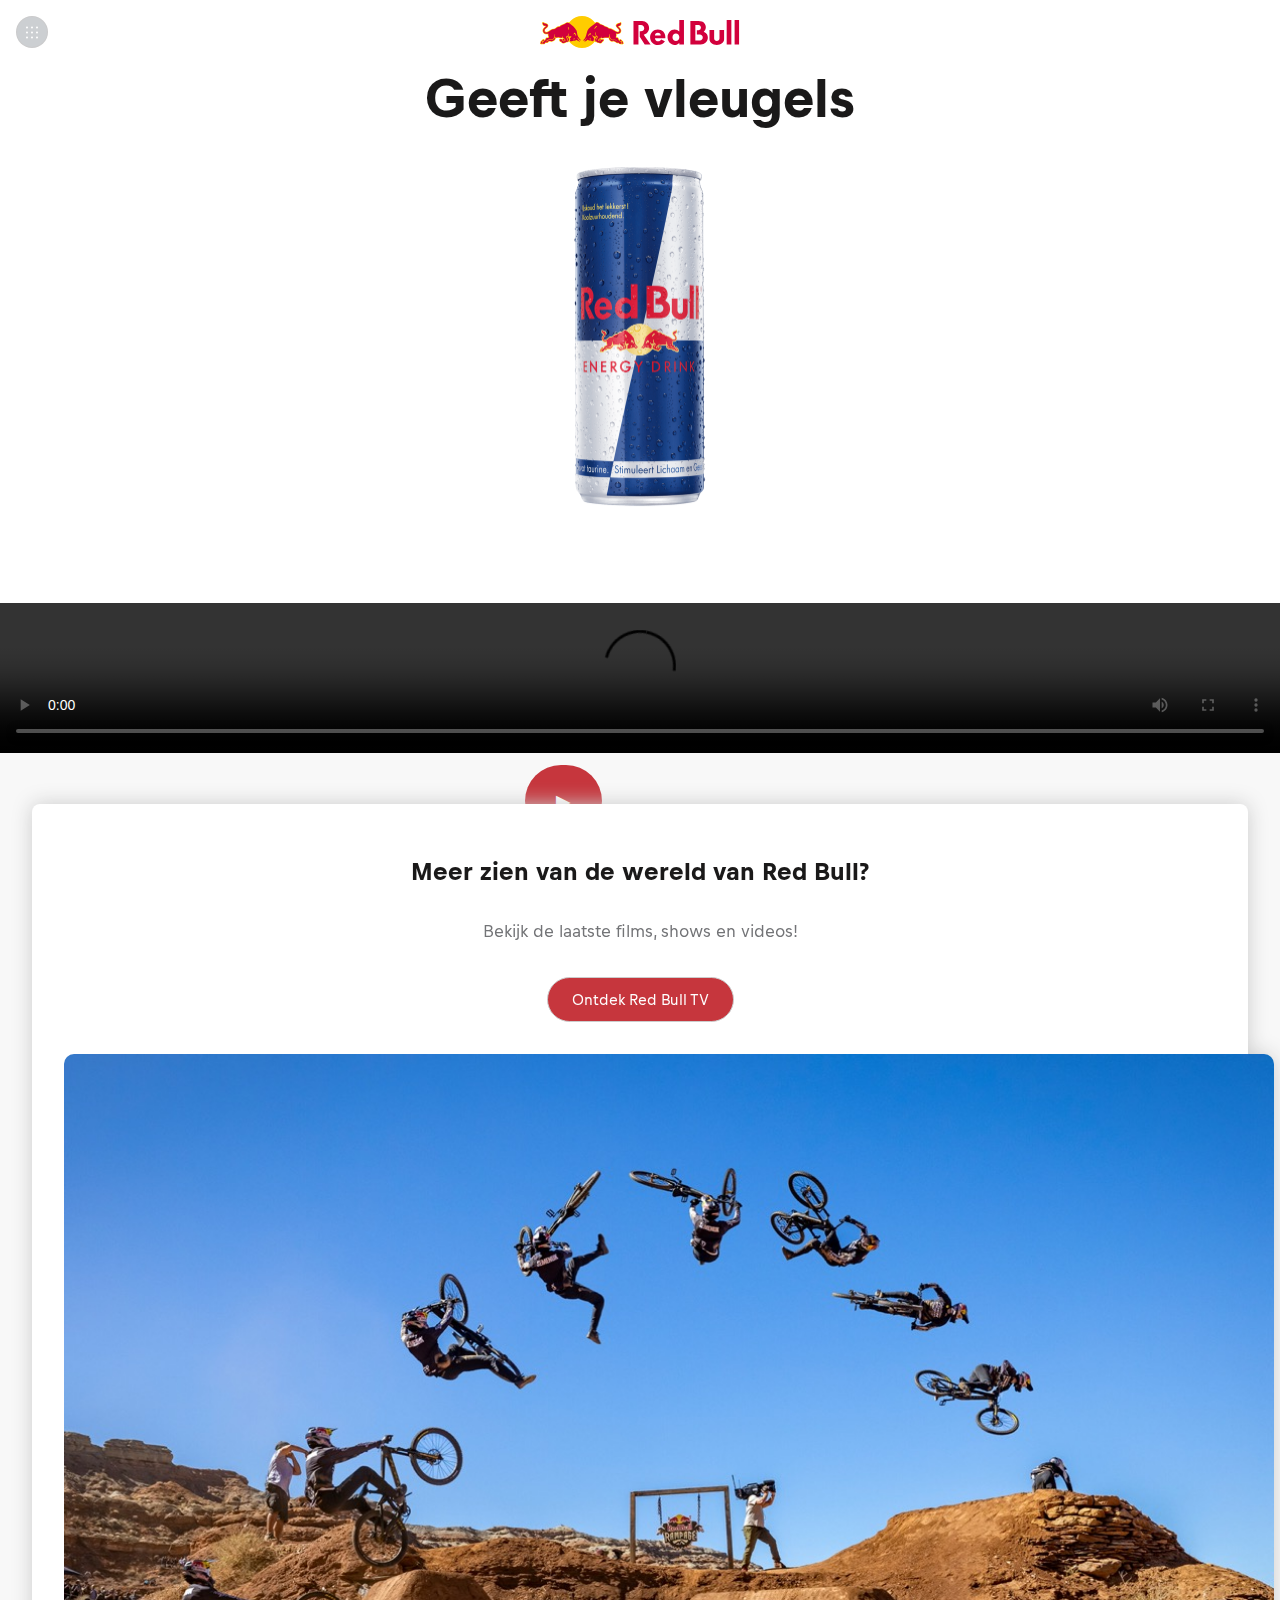
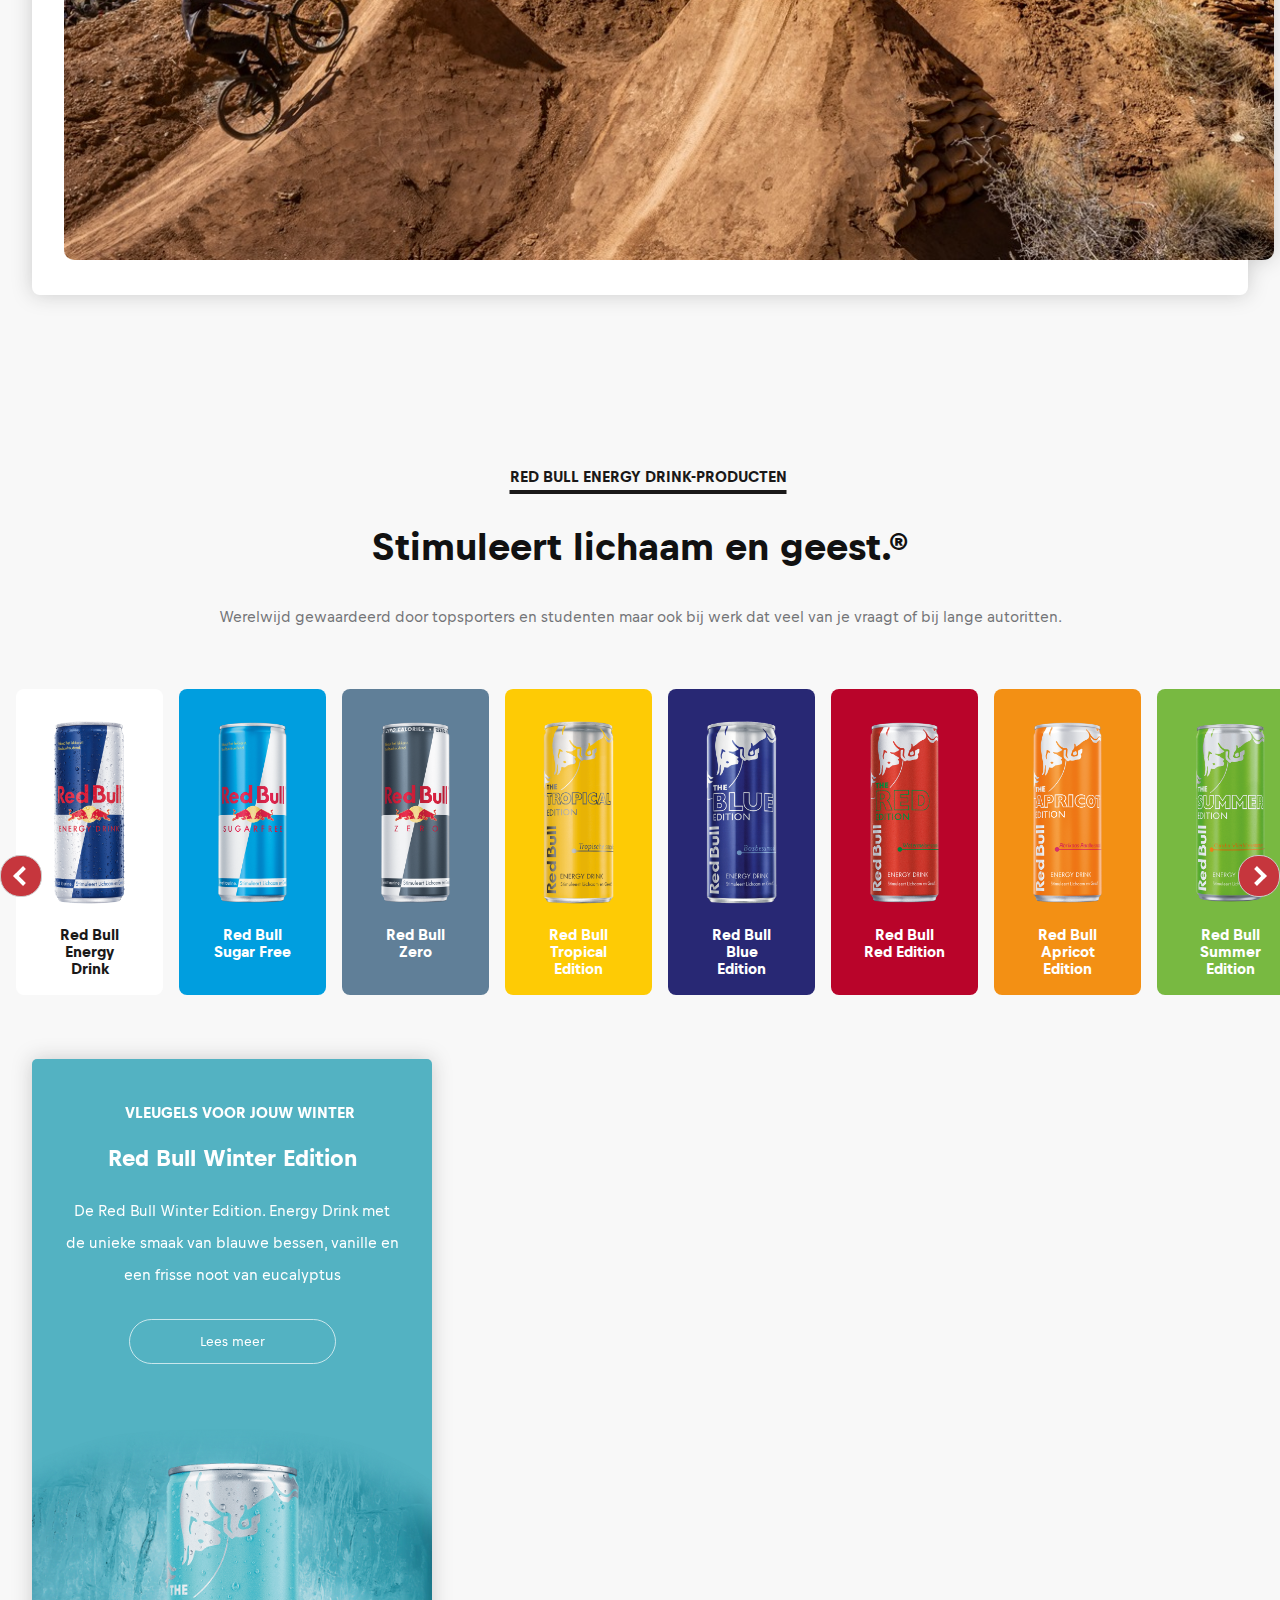
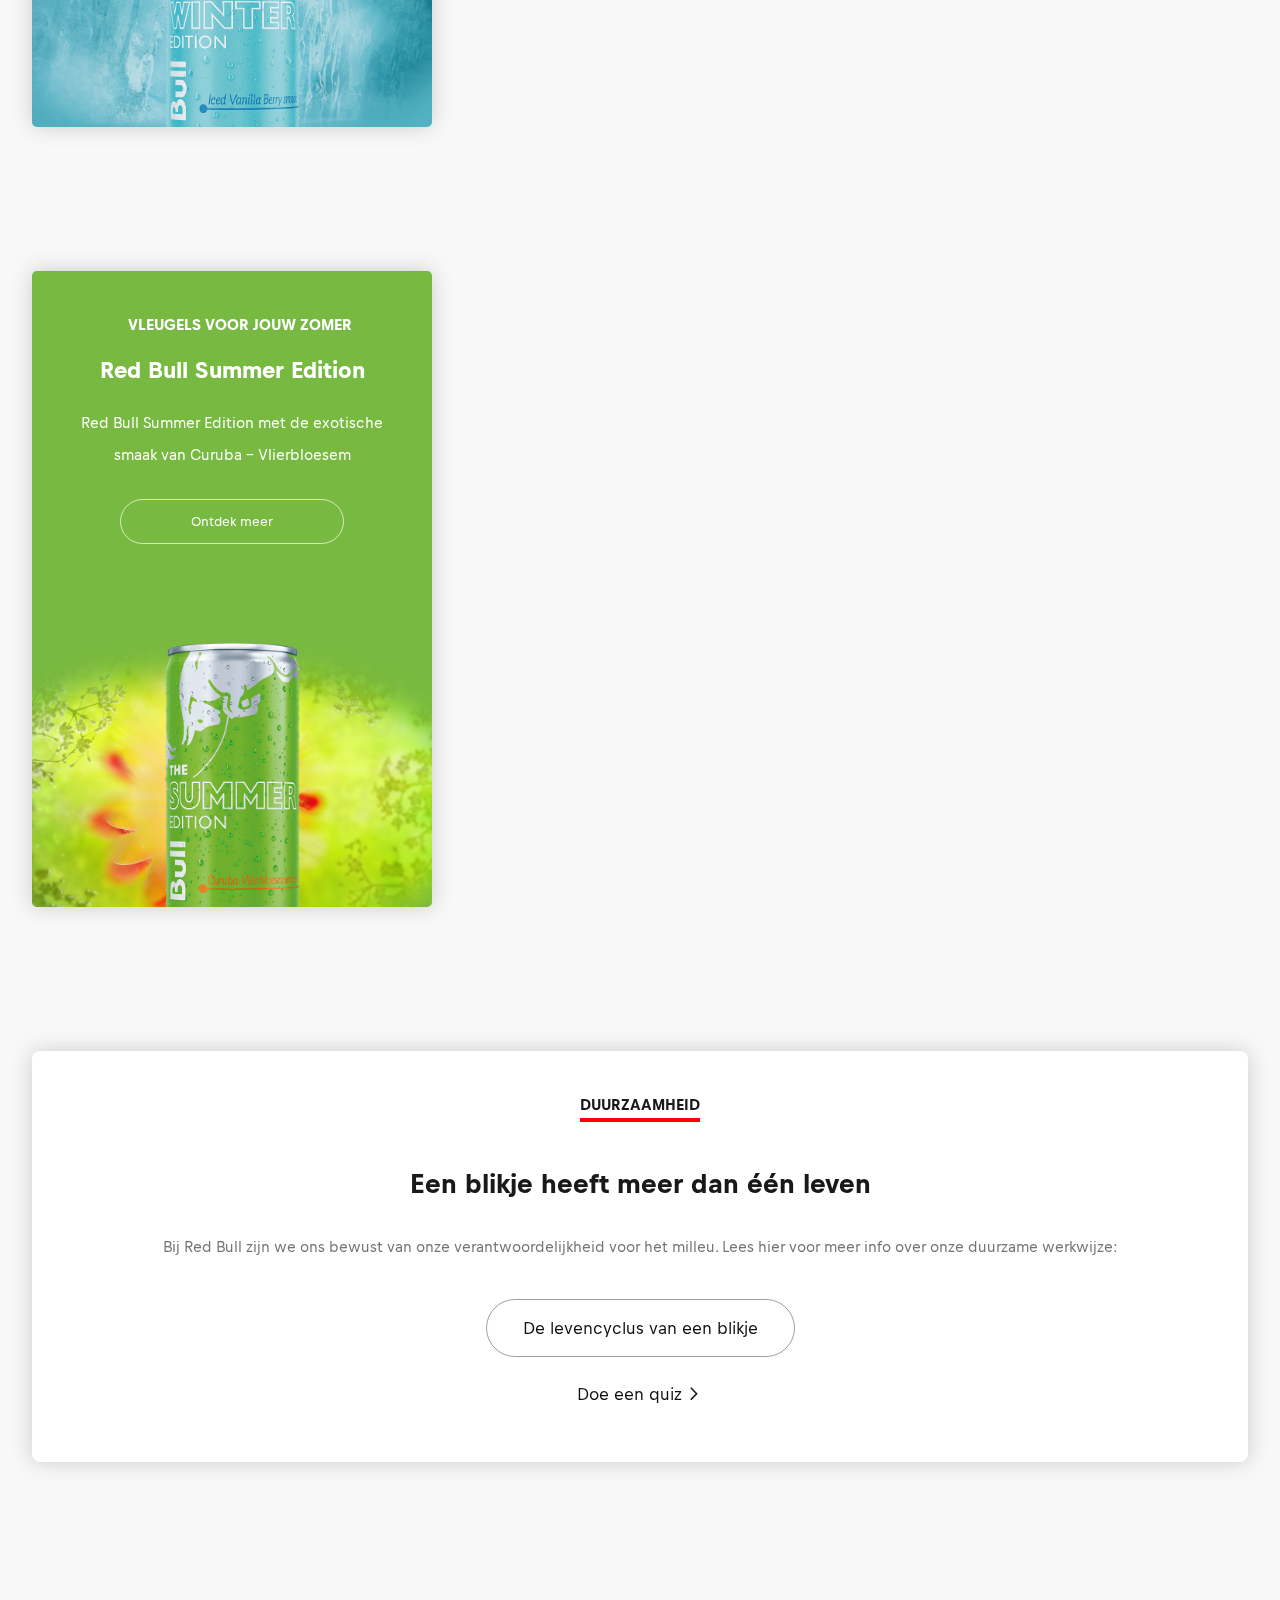
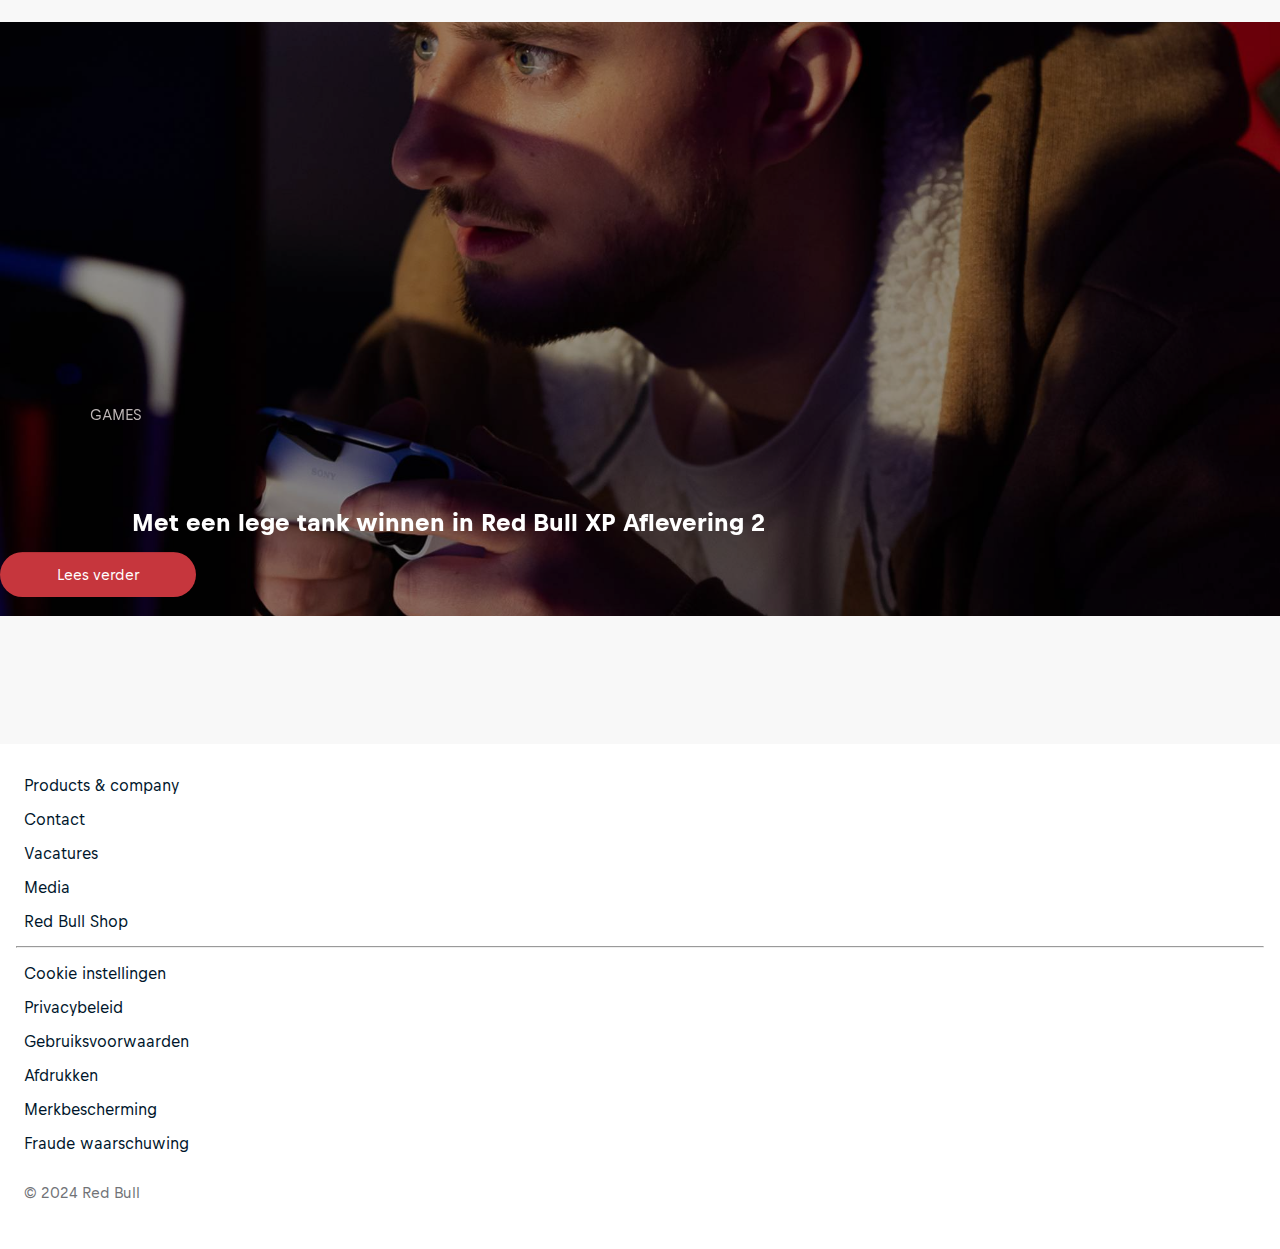
==== commit 52853e12: "Add files via upload" ====
--- a/redbulldetails.html
+++ b/redbulldetails.html
@@ -153,7 +153,7 @@
         </section>
         <section class="Redbullvideo">
             <video controls src="images/redbullintro.mp4"></video>
-            <button class="custom-video__control">▶</button>
+            <button class="video_control">▶</button>
         </section>
         <section class="meerzien">
             <h2>Meer zien van de wereld van Red Bull?</h2>
@@ -231,7 +231,7 @@
                  <p>Bij Red Bull zijn we ons bewust van onze verantwoordelijkheid voor het milleu. Lees hier voor meer info over onze duurzame werkwijze:</p>
                  <a href="#">De levencyclus van een blikje</a>
                  <a href="#">Doe een quiz <svg width="22" height="22" viewBox="0 0 22 22" fill="none" xmlns="http://www.w3.org/2000/svg"><path fill-rule="evenodd" clip-rule="evenodd" d="M15.45 10.38 9.62 4.56a.48.48 0 0 0-.7 0l-.36.35a.51.51 0 0 0 0 .71l5.12 5.12-5.12 5.11a.51.51 0 0 0 0 .71l.36.35a.48.48 0 0 0 .7 0l5.83-5.82a.51.51 0 0 0 0-.71" fill="currentColor"></path></svg></a>
-                 <img loading="lazy" src="https://images.ctfassets.net/lcr8qbvxj7mh/1WFjygvia245eOwpo876gF/3b4ef2a8fb7d97383d161642f70ee09e/DRS_Teaser_2023.gif" sizes="(min-width: 1000px) min(672px, 100vw), min(600px, 100vw)" class="lifecycle-teaser_asset__Wu2DG" alt="">            </article>
+                 <img class="lifecycle-teaser_asset__Wu2DG" loading="lazy" src="https://images.ctfassets.net/lcr8qbvxj7mh/1WFjygvia245eOwpo876gF/3b4ef2a8fb7d97383d161642f70ee09e/DRS_Teaser_2023.gif"  alt="">            </article>
         </section>
         <section class="slideshow2">
             <article>
--- a/style.css
+++ b/style.css
@@ -178,35 +178,35 @@
 }
 
 /* Slideshow header */
-.slideshow1{
+#slideshow1{
 	display: flex;
 	overflow-x: scroll;
 	scroll-behavior: smooth;
 	scroll-snap-type: x mandatory;
 	margin-top: -3.4em;
 }
-.slideshow1 article{
+#slideshow1 article{
 	flex: 0 0 100%;
 	position: relative;
 	scroll-snap-align: start;
 }
-.slideshow1 article img{
+#slideshow1 article img{
 	width: 100%;
 	height: 66vh;
 	object-fit: cover;
 	object-position: center;
 	filter: blur(0.5px) brightness(60%);
 }
-.slideshow1 h3, .slideshow1 article a{
+#slideshow1 h3, #slideshow1 article a{
 	position: absolute;
 	color: white;
 	margin: 0;
 }
-.slideshow1 article p{
+#slideshow1 article p{
 	position: absolute;
 	color: #beb6b6;
 }
-.slideshow1 article h3{
+#slideshow1 article h3{
 	bottom: 30%;
 	left: 50%;
 	transform: translateX(-50%);
@@ -215,13 +215,13 @@
 	font-weight: bold;
 	z-index: 10;
 }
-.slideshow1 article p{
+#slideshow1 article p{
 	bottom: 23%;
 	left: 50%;
 	transform: translateX(-50%);
 	font-size: 1rem;
 }
-.slideshow1 a{
+#slideshow1 a{
 	bottom: 15%;
 	left: 50%;
 	transform: translateX(-50%);
@@ -235,19 +235,19 @@
 	display: inline-block;
 }
 
-.slideshow1 ul{
-	display: flex;
-	position: absolute;
-	top: 56%;
-    left: 46%;
+#slideshow1 ul{
+	display: flex;
+	position: absolute;
+	top: 58%;
+    left: 45%;
 	transform: translate(-50%, -50%);
 	list-style: none;
 }
-.slideshow1 button{
-	background-color: #465c6ea8;
-	height: 50px;
-	width: 50px;
-	border-radius: 500em;
+#slideshow1 button{
+	background-color: #8d9aa5;
+	height: 20px;
+	width: 20px;
+	border-radius: 5000em;
 }
 
 
@@ -1055,6 +1055,11 @@
 	border-radius: 10px;
 	width: 105%;
 }
+@media (prefers-reduced-motion: reduce) {
+	.lifecycle-teaser_asset__Wu2DG {
+	display: none;
+	}
+  }
 /* Slideshow */
 .slideshow2{
 	display: flex;
@@ -1131,12 +1136,12 @@
 .hamburgerul ul{
 	list-style: none;
 }
-.hamburgerul ul li{
+.hamburgerul ul li a{
 	font-size: 31px;
 	color: white;
-	line-height: 2em;
+	line-height: 3em;
 	position: relative;
-	left: -3%;
+	text-decoration: none;
 }
 
 .details li a{
@@ -1144,8 +1149,10 @@
 	color: #FFFFFFCC;
 	font-size: 18px;
 	text-decoration: none;
+
 }
 .details summary{
+	font-size: 31px;
 	list-style: none;
 	display: flex;    
   	justify-content: space-between; 
@@ -1346,3 +1353,42 @@
     stroke: rgba(255, 255, 255, 0.8);
     transition: stroke 0.2s;
 }
+/* Modal */
+.dialog{
+	position: relative;
+	background-color: white;
+	display: flex;
+    flex-direction: column;
+    justify-content: space-between;
+	background-color:var(--article-bg);
+	min-height: 15em;
+	padding-left: 5.5em;
+	padding-right: 5.5em;
+	padding-top:1em;
+	margin: 1em;
+	border-radius: 0.5em;
+	box-shadow:  (0px 8px 12px 0px rgba(0, 15, 30, 0.0392156863), 0px 2px 4px 0px rgba(0, 15, 30, 0.0196078431));
+	text-align: center;
+}
+.dialog button:nth-of-type(1){
+	padding: 0.8em 3.5em 0.8em 3.5em;
+	border-radius: 25px;
+	font-size: 1rem;
+	background-color: var(--button-color);
+	margin-bottom: 1rem;
+	color: white;
+	border: none;
+}
+.dialog button:nth-of-type(2){
+	width: 30px;
+	position: relative;
+	top: -245px;
+    right: -250px;
+	text-decoration: none;
+	border-radius: 500em;
+	padding-top: 0.5rem;
+	align-items: center;
+}
+.dialog button:nth-of-type(2) img{
+	padding-bottom: 0.1rem;
+}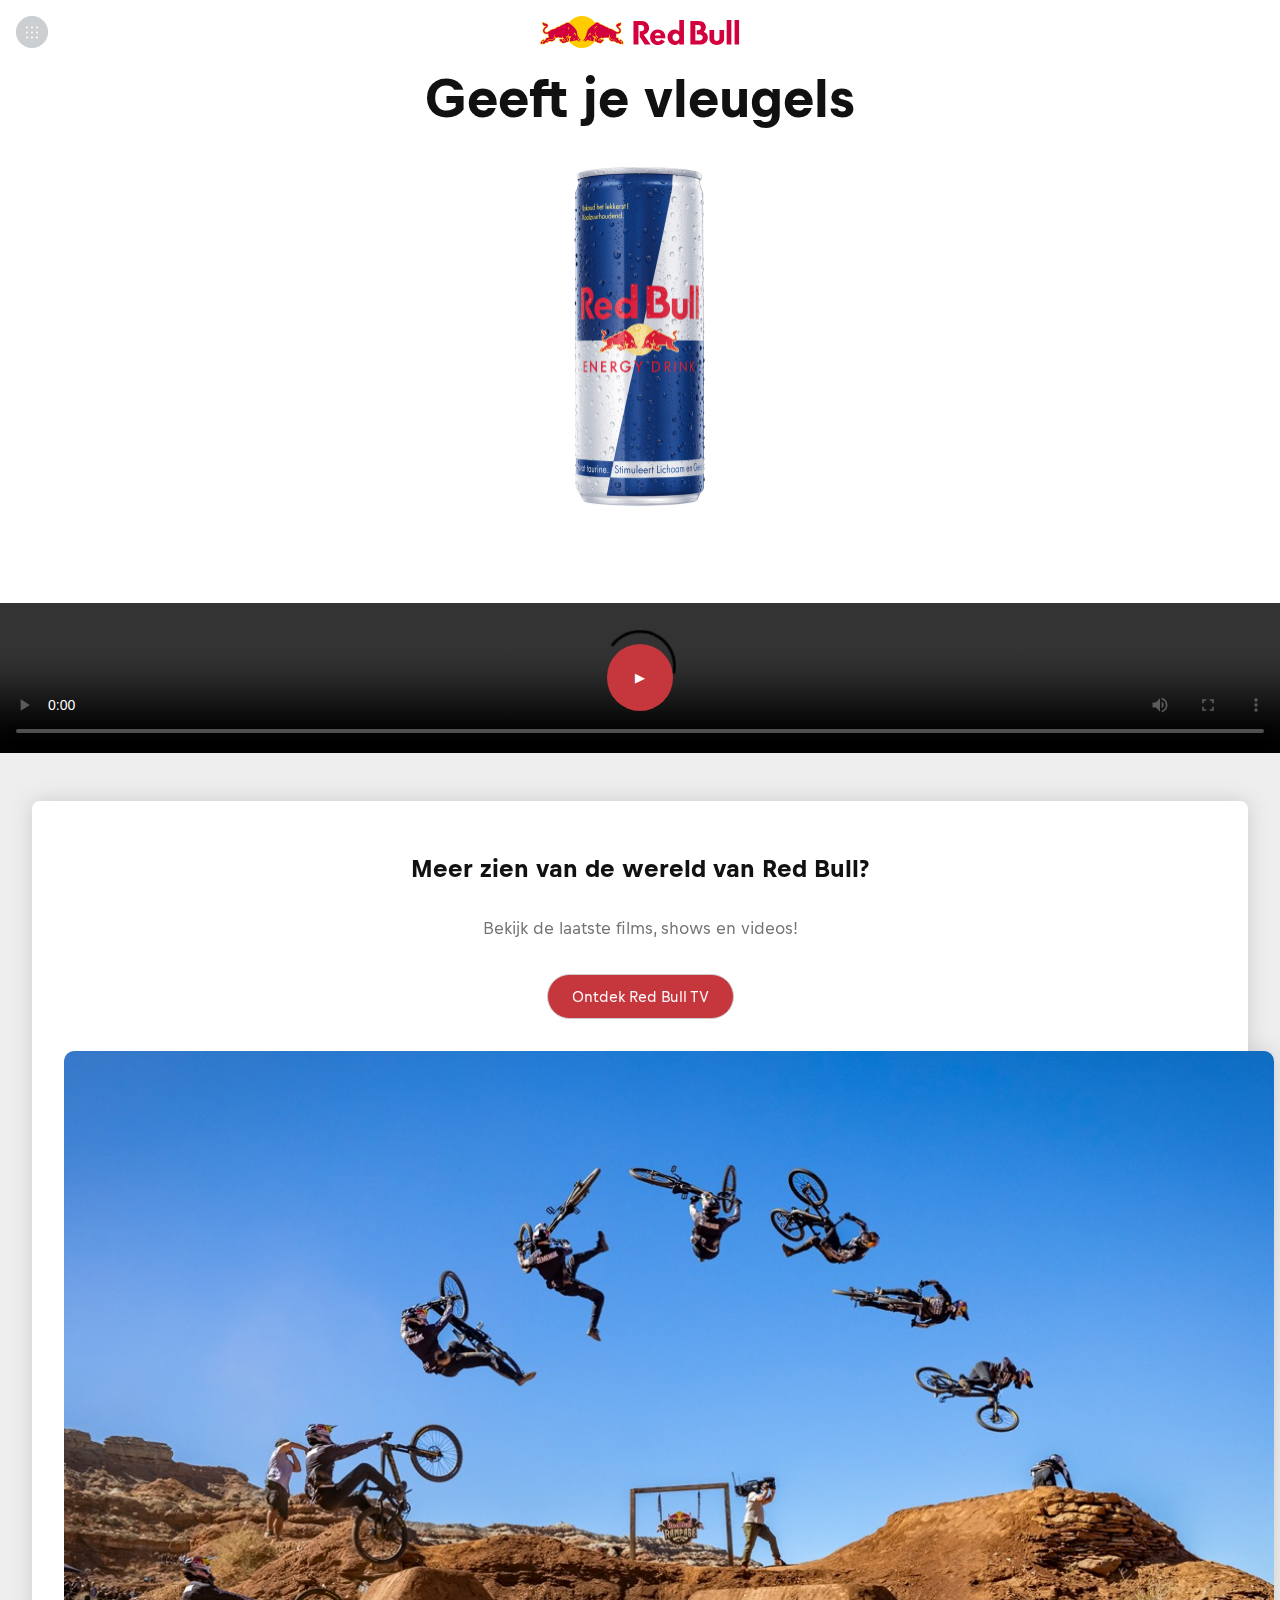
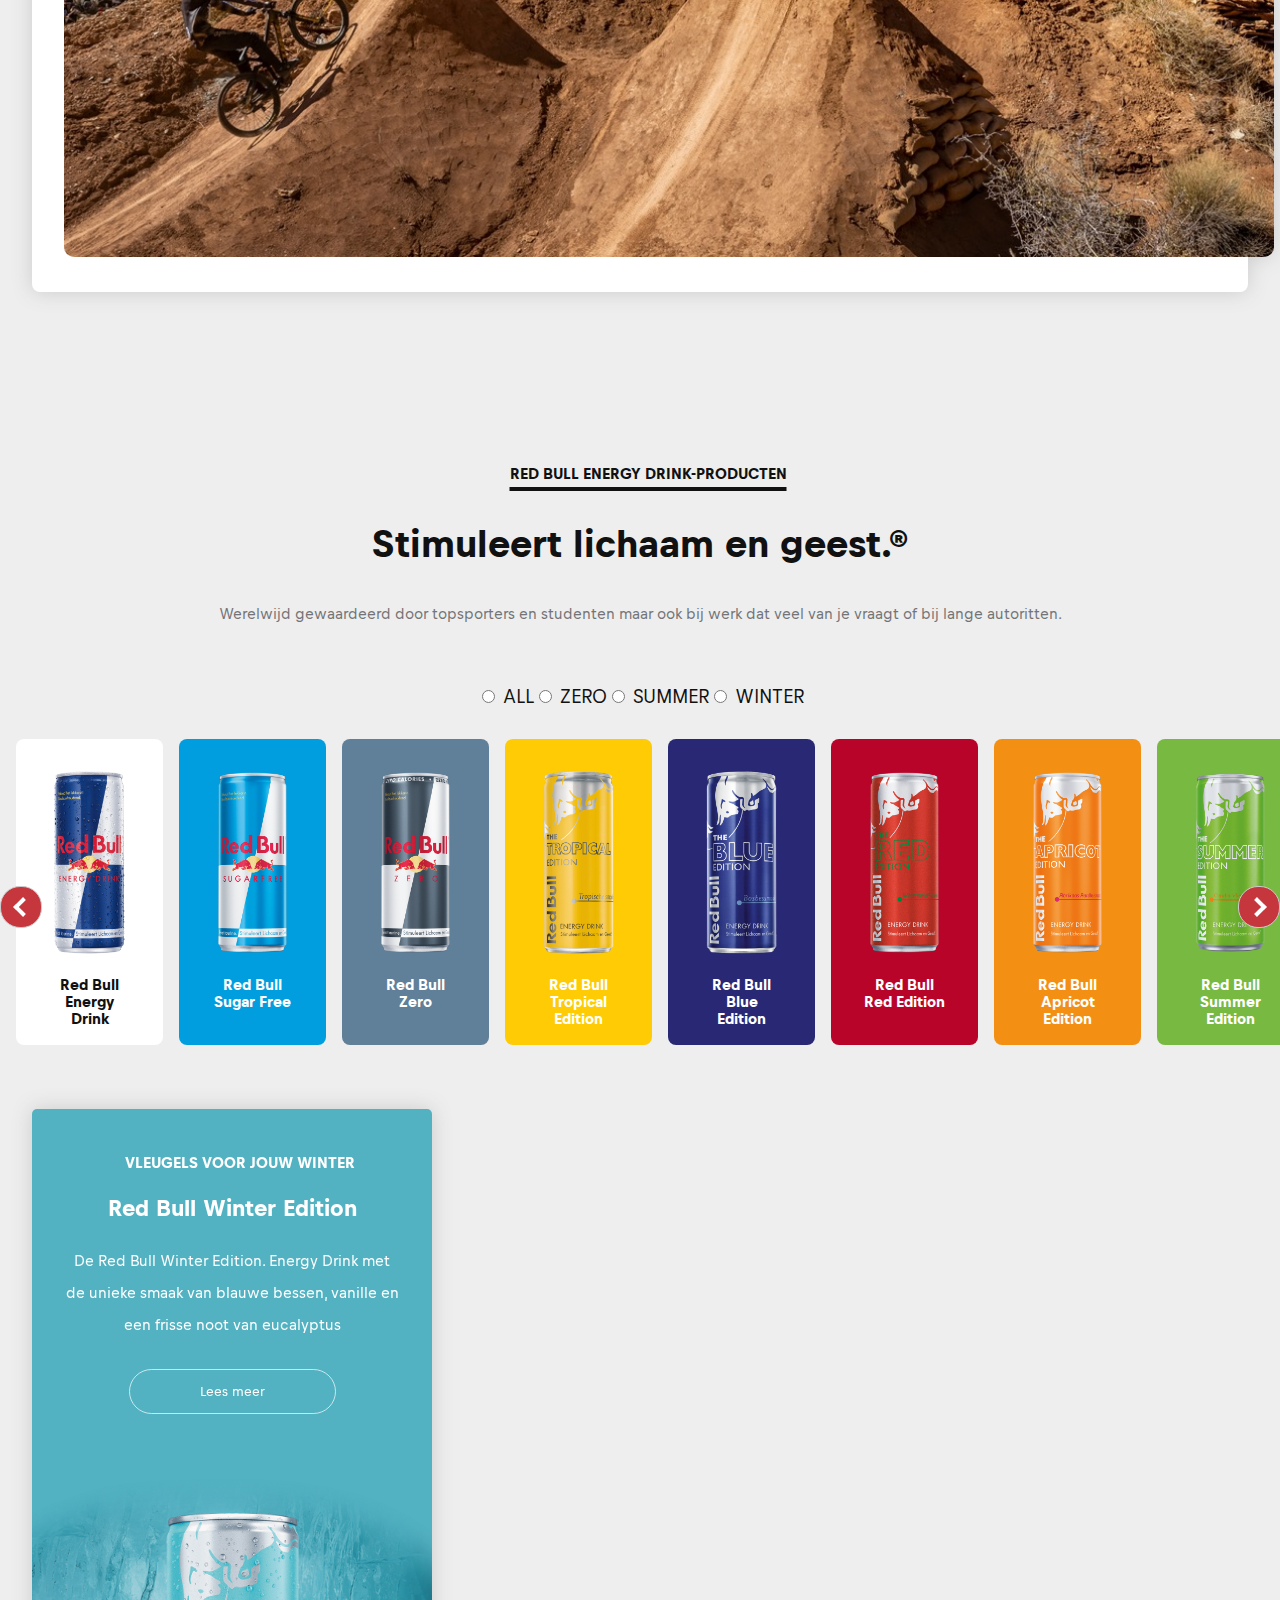
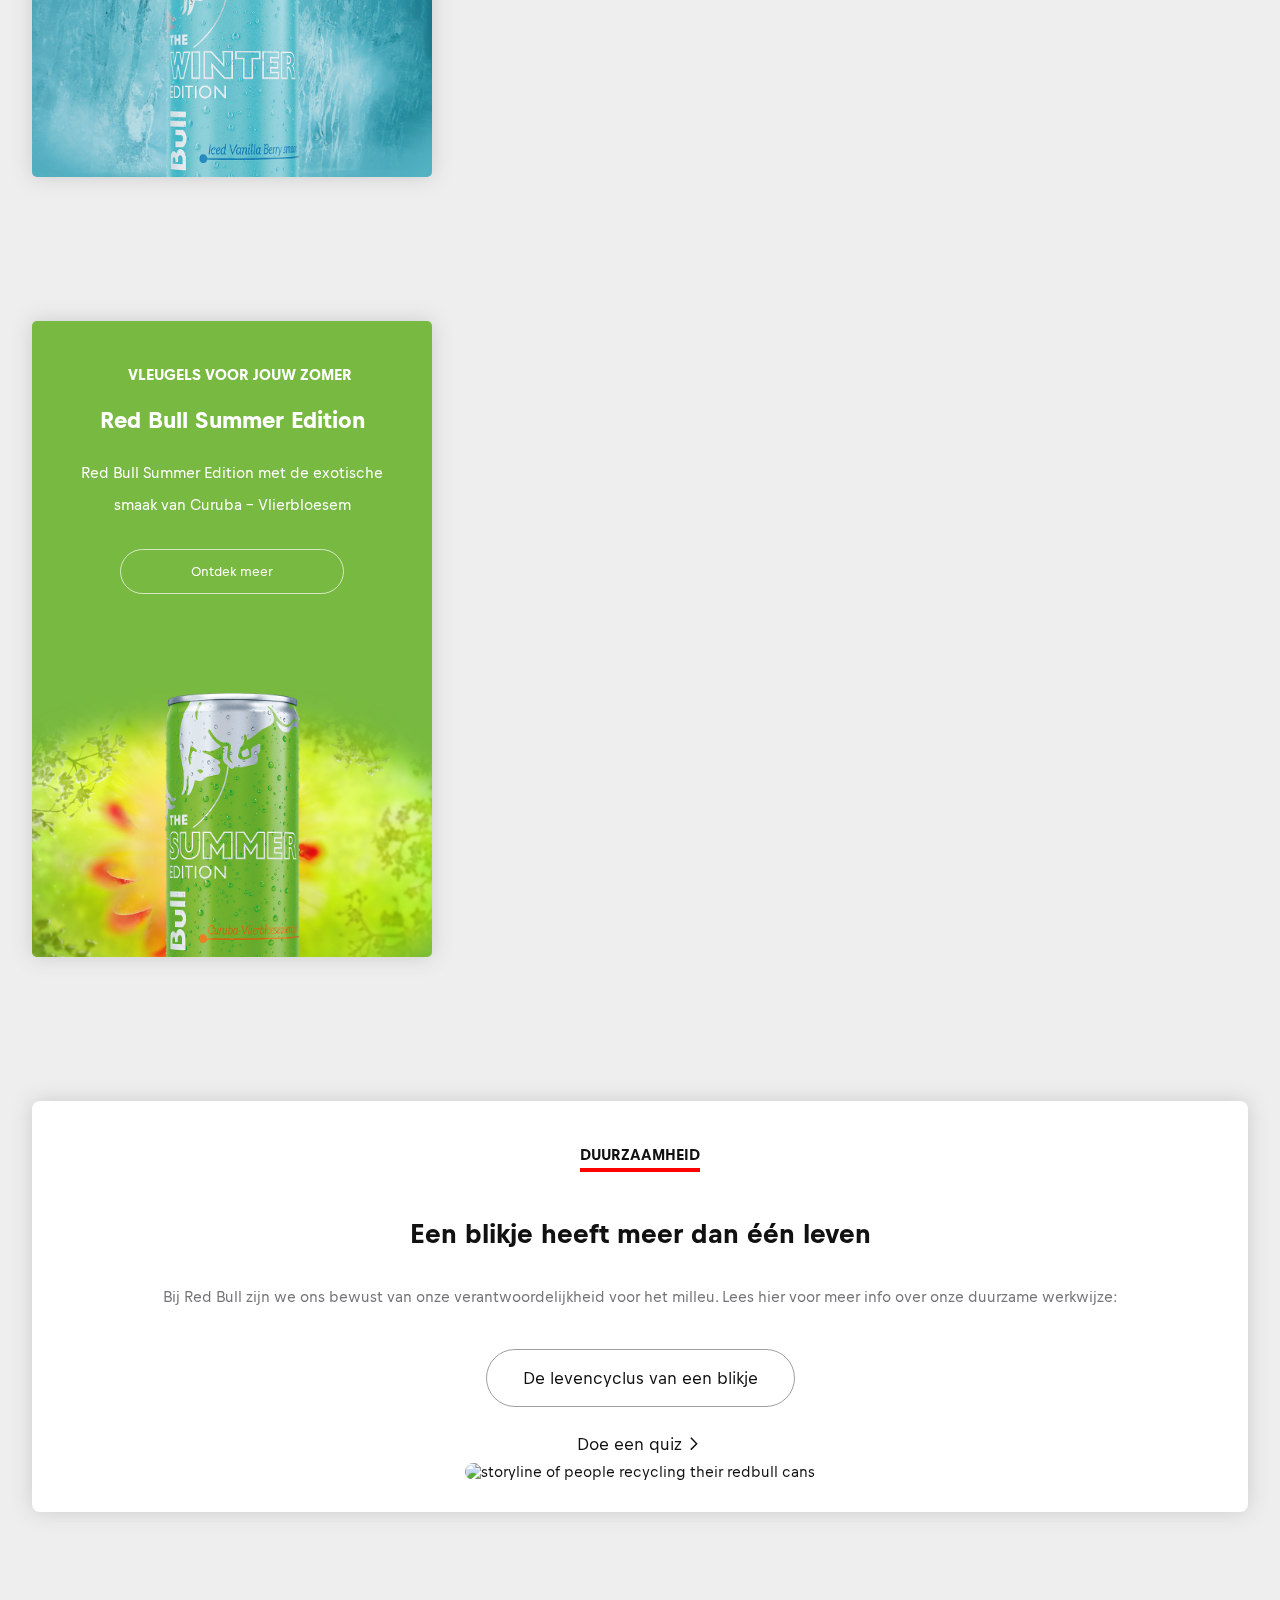
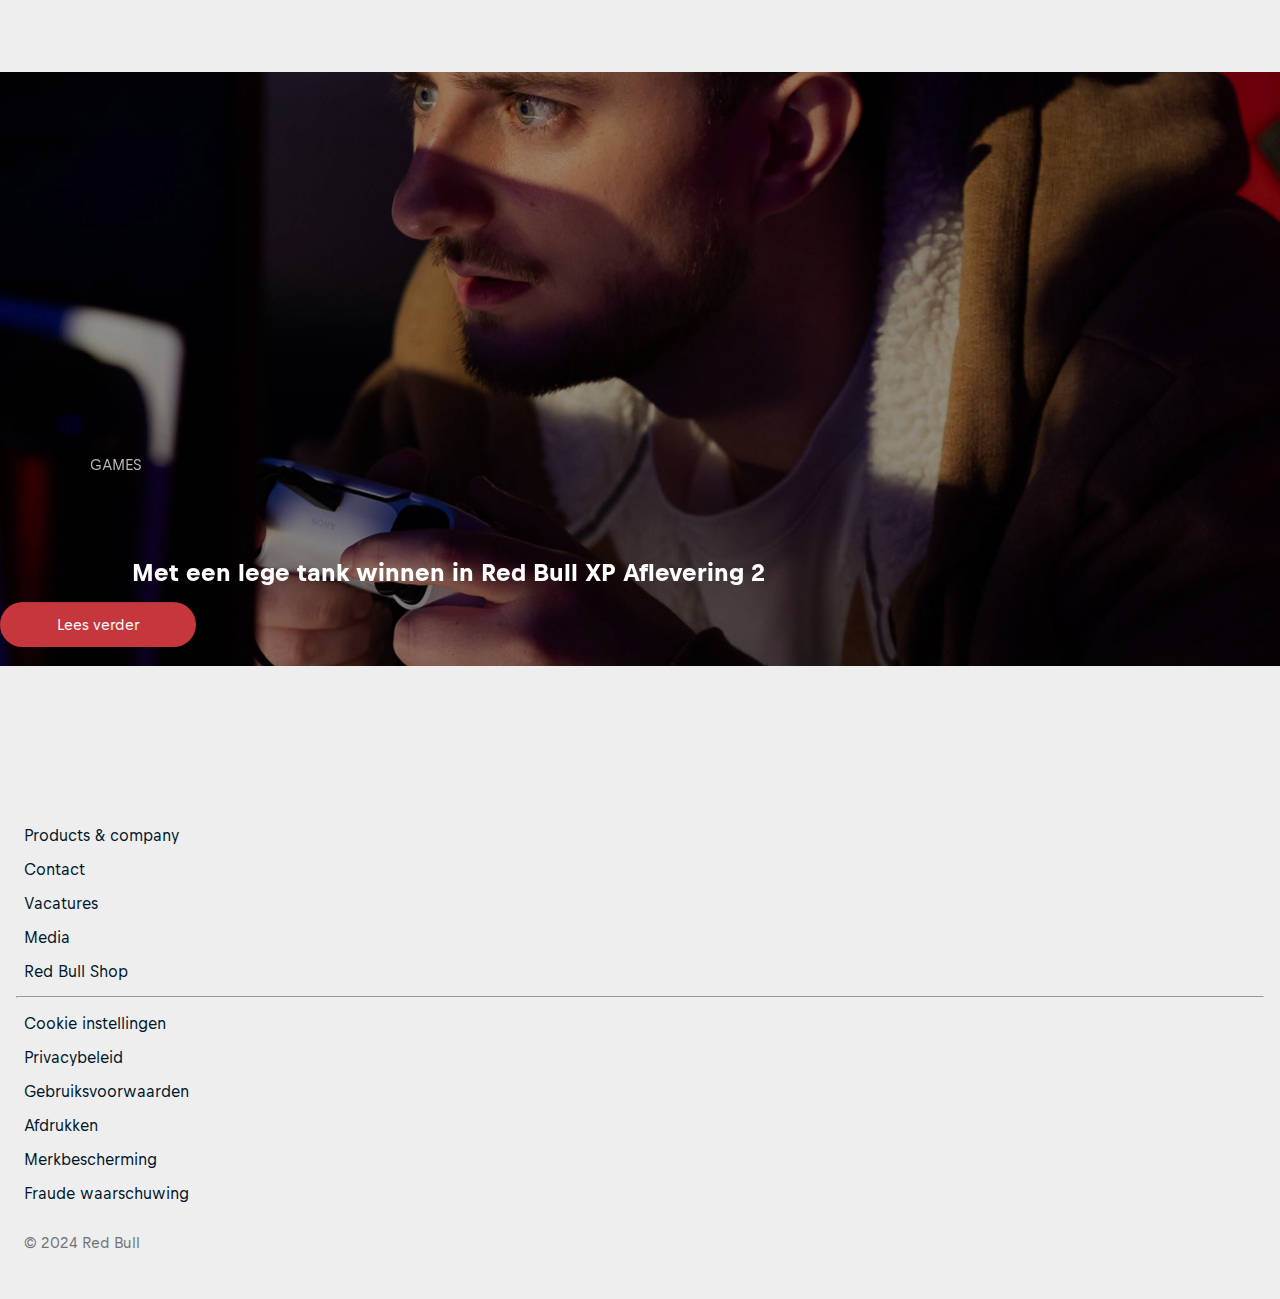
==== commit 850fc0f6: "Add files via upload" ====
--- a/redbulldetails.html
+++ b/redbulldetails.html
@@ -22,7 +22,7 @@
                     <li><img src="images/profile.svg" alt="Profile"></li>
                 </ul>
             </section>
-            <section class="hamburgeruit">
+            <div class="hamburgeruit">
                 <div class="search-bar">
                     <input type="text" placeholder="Ontdek de Wereld van Red Bull" aria-label="Search">
                     <svg xmlns="http://www.w3.org/2000/svg" width="16" height="16" viewBox="0 0 24 24" fill="none" stroke="white" stroke-width="2" stroke-linecap="round" stroke-linejoin="round">
@@ -32,7 +32,7 @@
                 </div>
                 <section class="hamburgerul">
                     <ul>
-                        <li><a href="#">Home</a></li>
+                        <li><a href="index.html">Home</a></li>
                         <li>
                             <details class="details" open>
                                 <summary>Energy Drinks</summary>
@@ -79,7 +79,7 @@
                         </article>
                         <article>
                             <h3>Red Bull Winter Edition</h3>
-                            <img src="images/cutoff_winteredi.png" alt="Red Bull Winter Edition can">
+                            <img src="images/cutoff_winteredi.png" alt="Red Bull Winter Edition can light blue">
                         </article>
                     </div>
                 </section>
@@ -111,7 +111,7 @@
                             <p>Past bij lichaam en geest</p>
                         </article>
                         <article>
-                            <img src="images/red-bull-cartoons-car.png" alt="Cartoon zebra met lipstick">
+                            <img src="images/red-bull-cartoons-car.png" alt="Cartoon zebra with lipstick">
                             <h3>Cartoons</h3>
                             <p>Cartoons van over de hele wereld</p>
                         </article>
@@ -142,9 +142,8 @@
                         <li><p>© 2024 Red Bull</p></li>
                     </ul>
                 </section>
-            </section>
+            </div>
         </nav>        
-	</section>
     </header>
     <main>
         <section class="Blikdisplay">
@@ -153,7 +152,7 @@
         </section>
         <section class="Redbullvideo">
             <video controls src="images/redbullintro.mp4"></video>
-            <button class="video_control">▶</button>
+            <button class="custom-video__control">▶</button>
         </section>
         <section class="meerzien">
             <h2>Meer zien van de wereld van Red Bull?</h2>
@@ -165,40 +164,58 @@
             <h2>RED BULL ENERGY DRINK-PRODUCTEN</h2>
             <p>Stimuleert lichaam en geest.®<p>
             <p>Werelwijd gewaardeerd door topsporters en studenten maar ook bij werk dat veel van je vraagt of bij lange autoritten.</p>
-            <div>
-                <article id="blikje1">
+            <div class="filters">    
+                <label>
+                    <input type="radio" name="filter" value="all">
+                    ALL
+                </label>
+                <label>
+                    <input type="radio" name="filter" value="zero">
+                    ZERO
+                </label>
+                <label> 
+                    <input type="radio" name="filter" value="summer">
+                    SUMMER
+                </label>
+                <label>
+                    <input type="radio" name="filter" value="winter">
+                    WINTER
+                </label>
+            </div>
+            <div class="products">
+                <article class="blikje">
                     <img src="images/NL_RBED_250_Single-Unit_close_cold_ORIGINAL_canwidth528px.png" alt="Classic red bull can">
                     <h4>Red Bull Energy Drink</h4>
                 </article>
-                <article id="blikje2">
-                    <img src="images/NL_RBSF_250_Single_Unit_close_ambient_ORIGINAL_DRES__2_.png" alt="Sugar Free red bull can">
+                <article class="zero">
+                    <img src="images/NL_RBSF_250_Single_Unit_close_ambient_ORIGINAL_DRES__2_.png" alt="Sugar Free red bull can lighter blue">
                     <h4>Red Bull Sugar Free</h4>
                 </article>
-                <article id="blikje3">
-                    <img src="images/NL_RBZ_250_Single_Unit_close_ambient_ORIGINAL_DRES__1_.png" alt="Zero Caffeine Red Bull can">
+                <article class="zero">
+                    <img src="images/NL_RBZ_250_Single_Unit_close_ambient_ORIGINAL_DRES__1_.png" alt="Zero Caffeine Red Bull can grey color">
                     <h4>Red Bull Zero</h4>
                 </article>
-                <article id="blikje4">
+                <article class="blikje">
                     <img src="images/NL_RBTE_250_Single-Unit_close_ambient_ORIGINAL_canwidth528px.png" alt="Yellow Red Bull can">
                     <h4>Red Bull Tropical Edition</h4>
                 </article>
-                <article id="blikje5">
+                <article class="blikje">
                     <img src="images/NL_RBBE_250_Single-Unit_close_ambient_ORIGINAL_canwidth528px.png" alt="Dark blue Red Bull can">
                     <h4>Red Bull Blue Edition</h4>
                 </article>
-                <article id="blikje6">
+                <article class="summer">
                     <img src="images/NL_RBRE_250_Single_Unit_close_ambient_ORIGINAL_DRES__3_.png" alt="Red Red Bull can">
                     <h4>Red Bull Red Edition</h4>
                 </article>
-                <article id="blikje7">
+                <article class="summer">
                     <img src="images/DRES_NL_APRICOT-250ml_ambient_front_redbullcom.png" alt="Orange Red Bull can">
                     <h4>Red Bull Apricot Edition</h4>
                 </article>
-                <article id="blikje8">
+                <article class="summer">
                     <img src="images/NL_CE_250ml_The_Summer_Edition_Country__Ambient_Closed_Front_COM_FULL.png" alt="Green Red bull can">
                     <h4>Red Bull Summer Edition</h4>
                 </article>
-                <article id="blikje9">
+                <article class="winter">
                     <img src="images/NL_IGB_250ml_The_Winter_Edition_Sugarfree_COUNTRY_RGB_PACKRQ-1675_Ambient_Closed_Front_COM_FULL.png" alt="Light Blue rdbull can">
                     <h4>Red Bull Winter Edition</h4>
                 </article>
@@ -231,24 +248,24 @@
                  <p>Bij Red Bull zijn we ons bewust van onze verantwoordelijkheid voor het milleu. Lees hier voor meer info over onze duurzame werkwijze:</p>
                  <a href="#">De levencyclus van een blikje</a>
                  <a href="#">Doe een quiz <svg width="22" height="22" viewBox="0 0 22 22" fill="none" xmlns="http://www.w3.org/2000/svg"><path fill-rule="evenodd" clip-rule="evenodd" d="M15.45 10.38 9.62 4.56a.48.48 0 0 0-.7 0l-.36.35a.51.51 0 0 0 0 .71l5.12 5.12-5.12 5.11a.51.51 0 0 0 0 .71l.36.35a.48.48 0 0 0 .7 0l5.83-5.82a.51.51 0 0 0 0-.71" fill="currentColor"></path></svg></a>
-                 <img class="lifecycle-teaser_asset__Wu2DG" loading="lazy" src="https://images.ctfassets.net/lcr8qbvxj7mh/1WFjygvia245eOwpo876gF/3b4ef2a8fb7d97383d161642f70ee09e/DRS_Teaser_2023.gif"  alt="">            </article>
+                 <img class="lifecycle-teaser_asset__Wu2DG" loading="lazy" src="https://images.ctfassets.net/lcr8qbvxj7mh/1WFjygvia245eOwpo876gF/3b4ef2a8fb7d97383d161642f70ee09e/DRS_Teaser_2023.gif"  alt="storyline of people recycling their redbull cans">            </article>
         </section>
         <section class="slideshow2">
             <article>
                 <h3>Met een lege tank winnen in Red Bull XP Aflevering 2</h3>
                 <p>GAMES</p>
-                <img src="images/red-bull-xp-egbert-focus.jpeg" alt="Egbert gefocussed aan het gamen">
+                <img src="images/red-bull-xp-egbert-focus.jpeg" alt="Egbert focussed while gaming">
                 <a href="#">Lees verder</a>
             </article>
             <article>
                 <h3>Hoe Max Verstappen zijn titel in 2024 verdedigde</h3>
-                <img src="images/max-verstapen-2024-f1-world-champion-four.jpeg" alt="Max Verstappen houd 4 vingers in de lucht">
+                <img src="images/max-verstapen-2024-f1-world-champion-four.jpeg" alt="Max Verstappen sticks 4 fingers in the air">
                 <a href="#">Lees verder</a>
             </article>
             <article>
                 <h3>Dit waren de highlights van Red Bull XP aflevering 3</h3>
                 <p>GAMES</p>
-                <img src="images/red-bull-xp-qucee-fay-hosts.jpeg" alt="Qucee en Fay aan het gamen">
+                <img src="images/red-bull-xp-qucee-fay-hosts.jpeg" alt="Qucee en Fay gaming">
                 <a href="#">Lees verder</a>
             </article>
         </section>
--- a/style.css
+++ b/style.css
@@ -1,8 +1,10 @@
 /**************/
 /* CSS REMEDY */
 /**************/
-*, *::after, *::before {
-  box-sizing:border-box;  
+*,
+*::after,
+*::before {
+	box-sizing: border-box;
 }
 
 
@@ -14,15 +16,34 @@
 /* CUSTOM PROPERTIES */
 /*********************/
 :root {
-	/* startje */
-	--color-text:#111;
-	--color-background:#eee;
-	--button-color: #c6363d;
+	--color-text: #111;
+	--color-background: #eee;
+	--redbutton-color: #c6363d;
+	--whitebutton-color: #eee;
 	--redbull-blue: #00162B;
 	--smalltext: #737477;
 	--article-bg: white;
-
-}
+	--footer2-color: #00162B;
+}
+
+/* Dark mode (media query) */
+@media (prefers-color-scheme: dark) {
+	:root {
+		--color-text: #ffffff;
+		--color-background: #00162B;
+		--redbutton-color: #c6363d;
+		--whitebutton-color: #00162B;
+		--redbull-blue: #00162B;
+		--smalltext: #d6d6d6;
+		--article-bg: rgb(33, 33, 33);
+		--footer2-color: #ffffff;
+	}
+
+	.iconcalendar path {
+		fill: #ffffff;
+	}
+}
+
 
 
 @font-face {
@@ -30,11 +51,13 @@
 	src: url("./fonts/BullText-Regular.woff2"), format("woff2");
 	font-weight: normal;
 }
+
 @font-face {
 	font-family: "Bull";
 	src: url("./fonts/BullText-Bold.woff2"), format("woff2");
 	font-weight: bold;
 }
+
 @font-face {
 	font-family: "Bull";
 	src: url("./fonts/BullText-Heavy.woff2"), format("woff2");
@@ -52,55 +75,57 @@
 /* jouw code */
 /* algemeen */
 
-body{
-	font-family: "Bull" ,Arial, Helvetica, sans-serif;
-	background: #F8F8F8;
+body {
+	font-family: "Bull", Arial, Helvetica, sans-serif;
+	background: var(--color-background);
 	margin: 0;
 	padding: 0;
-	color: #1A1919;
-}
-
-h1{
+	color: var(--color-text);
+}
+
+h1 {
 	font-size: 26px;
 	margin-left: 1em;
 }
-h2{
+
+h2 {
 	font-size: 26px;
 	margin-left: 1em;
 }
-h3{
+
+h3 {
 	font-size: 26px;
 	margin-left: 0em;
 }
 
-main a{
-	display: flex;
-    width: fit-content;
-    align-items: center;
-    justify-content: center;
+main a {
+	display: flex;
+	width: fit-content;
+	align-items: center;
+	justify-content: center;
 	margin: auto;
-    padding: 8px 16px;
-    font-size: 14px;
-    font-weight: 400;
-    color: var(--color-text);
-    text-decoration: none;
-    background-color: #F8F8F8; 
-    border: 1px solid #cccccc;
-    border-radius: 20px;
-    cursor: pointer; 
-    box-shadow: none;
-    transition: background-color 0.2s ease, color 0.2s ease;
+	padding: 8px 16px;
+	font-size: 14px;
+	font-weight: 400;
+	color: var(--color-text);
+	text-decoration: none;
+	background-color: var(--whitebutton-color);
+	border: 1px solid #cccccc;
+	border-radius: 20px;
+	cursor: pointer;
+	box-shadow: none;
+	transition: background-color 0.2s ease, color 0.2s ease;
 }
 
 main a:hover {
 	background-color: #f2f2f2;
 }
 
-main section div{
-	display: flex;
-    overflow: auto;
-    scroll-behavior: smooth;
-    scroll-snap-type: x mandatory;
+main section div {
+	display: flex;
+	overflow: auto;
+	scroll-behavior: smooth;
+	scroll-snap-type: x mandatory;
 	align-items: center;
 }
 
@@ -108,19 +133,24 @@
 	scroll-snap-align: center;
 }
 
-main section div{
-	display: flex;
-    overflow: auto;
-    scroll-behavior: smooth;
-    scroll-snap-type: x mandatory;
+main section div {
+	display: flex;
+	overflow: auto;
+	scroll-behavior: smooth;
+	scroll-snap-type: x mandatory;
+	-webkit-overflow-scrolling: touch;
+	-ms-overflow-style: none;
+	scrollbar-width: none;
 }
 
 main section article {
 	scroll-snap-align: center;
 }
-hr{
+
+hr {
 	color: rgba(61, 61, 61, 0.193);
 }
+
 .visually-hidden {
 	border: 0;
 	clip: rect(0 0 0 0);
@@ -132,16 +162,18 @@
 	width: 1px;
 	white-space: nowrap;
 }
+
 /* page 1 */
 /* Nav bar */
-.navbar{
+.navbar {
 	position: sticky;
 	top: 0;
 	width: 100%;
 	background: rgba(255, 255, 255, 0.0000001);
 	z-index: 1;
 }
-.navbar ul{
+
+.navbar ul {
 	display: flex;
 	text-decoration: none;
 	list-style: none;
@@ -151,25 +183,29 @@
 	padding-left: 1em;
 	padding-right: 1em;
 }
-.navbar ul li{
+
+.navbar ul li {
 	padding-top: 1em;
 }
 
-.navbar ul li:nth-of-type(1) img{
+.navbar ul li:nth-of-type(1) img {
 	height: 158px;
 	height: 32px;
 	padding: 0;
 	filter: brightness(0) invert(1);
 	padding-bottom: 0.2em;
 }
-.navbar ul li:nth-of-type(2) img{
+
+.navbar ul li:nth-of-type(2) img {
 	height: 32px;
 }
-.navbar ul li:nth-of-type(3) img{
+
+.navbar ul li:nth-of-type(3) img {
 	height: 32px;
 	width: max-content;
 }
-.navbar button{
+
+.navbar button {
 	border-radius: 300em;
 	width: 32px;
 	height: 32px;
@@ -178,35 +214,41 @@
 }
 
 /* Slideshow header */
-#slideshow1{
+#slideshow1 {
 	display: flex;
 	overflow-x: scroll;
 	scroll-behavior: smooth;
 	scroll-snap-type: x mandatory;
 	margin-top: -3.4em;
 }
-#slideshow1 article{
+
+#slideshow1 article {
 	flex: 0 0 100%;
 	position: relative;
 	scroll-snap-align: start;
 }
-#slideshow1 article img{
+
+#slideshow1 article img {
 	width: 100%;
 	height: 66vh;
 	object-fit: cover;
 	object-position: center;
 	filter: blur(0.5px) brightness(60%);
 }
-#slideshow1 h3, #slideshow1 article a{
+
+#slideshow1 h3,
+#slideshow1 article a {
 	position: absolute;
 	color: white;
 	margin: 0;
 }
-#slideshow1 article p{
+
+#slideshow1 article p {
 	position: absolute;
 	color: #beb6b6;
 }
-#slideshow1 article h3{
+
+#slideshow1 article h3 {
 	bottom: 30%;
 	left: 50%;
 	transform: translateX(-50%);
@@ -215,17 +257,19 @@
 	font-weight: bold;
 	z-index: 10;
 }
-#slideshow1 article p{
+
+#slideshow1 article p {
 	bottom: 23%;
 	left: 50%;
 	transform: translateX(-50%);
 	font-size: 1rem;
 }
-#slideshow1 a{
+
+#slideshow1 a {
 	bottom: 15%;
 	left: 50%;
 	transform: translateX(-50%);
-	background-color: var(--button-color);
+	background-color: var(--redbutton-color);
 	color: white;
 	text-decoration: none;
 	padding: 0.8rem 1.5rem;
@@ -235,30 +279,60 @@
 	display: inline-block;
 }
 
-#slideshow1 ul{
+#slideshow1 ul {
 	display: flex;
 	position: absolute;
 	top: 58%;
-    left: 45%;
+	left: 45%;
 	transform: translate(-50%, -50%);
 	list-style: none;
 }
-#slideshow1 button{
+
+#slideshow1 button {
 	background-color: #8d9aa5;
 	height: 20px;
 	width: 20px;
 	border-radius: 5000em;
 }
+.articledots {
+    position: absolute;
+    bottom: 40%; 
+    left: 50%;
+    transform: translateX(-50%);
+    display: flex;
+    gap: 10px; 
+}
+
+.articledots button {
+    display: block;
+    width: 15px; 
+    height: 15px;
+    background-color: rgb(67, 67, 67);
+    border-radius: 50%;
+    border: none;
+    cursor: pointer;
+    text-indent: -9999px; 
+	/* https://www.reddit.com/r/Frontend/comments/1bjk46b/i_want_to_hide_the_text_inside_the_button/ */
+    overflow: hidden; 
+    padding: 0;  
+}
+
+.articledots button:focus {
+    outline: 2px solid #000; /* Add an outline for accessibility */
+    outline-offset: 3px;
+}
+
 
 
 /* Redbull soorten */
-main section:nth-of-type(1) section div{
+main section:nth-of-type(1) section div {
 	display: flex;
 	overflow-x: scroll;
 	scroll-behavior: smooth;
 	scroll-snap-type: x mandatory;
 }
-main section:nth-of-type(1) article img{
+
+main section:nth-of-type(1) article img {
 	width: 145px;
 	height: 284px;
 	padding-top: 1em;
@@ -267,114 +341,123 @@
 	filter: drop-shadow(0 0 0.3em rgb(96, 96, 96));
 }
 
-main section:nth-of-type(1) a:nth-of-type(1){
-	border: none;
-}
-
-main section:nth-of-type(1) a article{
+main section:nth-of-type(1) a:nth-of-type(1) {
+	border: #3e4b60;
+	position: relative;
+	background-color: transparent;
+	padding: 0;
+	margin: 0;
+}
+
+
+main section:nth-of-type(1) a article {
 	background-color: var(--article-bg);
 	padding-left: 5.5em;
 	padding-right: 5.5em;
-	padding-top:1em;
+	padding-top: 1em;
 	margin: 1em;
 	border-radius: 0.5em;
-	box-shadow:  (0px 8px 12px 0px rgba(0, 15, 30, 0.0392156863), 0px 2px 4px 0px rgba(0, 15, 30, 0.0196078431));
-	text-align: center;
-}
-main section:nth-of-type(1) article{
-	display: flex;
-    flex-direction: column;
-    justify-content: space-between;
-	background-color:var(--article-bg);
+	text-align: center;
+}
+
+main section:nth-of-type(1) article {
+	display: flex;
+	flex-direction: column;
+	justify-content: space-between;
+	background-color: var(--article-bg);
 	min-height: 27em;
 	padding-left: 5.5em;
 	padding-right: 5.5em;
-	padding-top:1em;
+	padding-top: 1em;
 	margin: 1em;
 	border-radius: 0.5em;
-	box-shadow:  (0px 8px 12px 0px rgba(0, 15, 30, 0.0392156863), 0px 2px 4px 0px rgba(0, 15, 30, 0.0196078431));
-	text-align: center;
-}
-
-main section:nth-of-type(1) article:nth-of-type(2){
+	text-align: center;
+}
+
+main section:nth-of-type(1) article:nth-of-type(2) {
 	background-color: #6CB0C0;
 	color: white;
 }
 
-main section:nth-of-type(1) article:nth-of-type(3){
+main section:nth-of-type(1) article:nth-of-type(3) {
 	background-color: #81C05B;
 	color: white;
 }
+
 /* Stories */
-main section:nth-of-type(2) article{
-	display:grid;
+main section:nth-of-type(2) article {
+	display: grid;
 	grid-template-rows: auto auto auto auto;
 	grid-template-columns: 1em 1fr max-content 1fr;
 	align-items: start;
 	margin: 1em;
 	background-color: var(--article-bg);
-	box-shadow:  (0px 8px 12px 0px rgba(0, 15, 30, 0.0392156863), 0px 2px 4px 0px rgba(0, 15, 30, 0.0196078431));
 	border-radius: 0.5em;
-
-}
-main section:nth-of-type(2) article h3{
+}
+
+main section:nth-of-type(2) article h3 {
 	align-self: center;
-    margin: 0;
-    grid-column-start: 2;
+	margin: 0;
+	grid-column-start: 2;
 	grid-column-end: -1;
 	padding-top: 1em;
 
 }
-main section:nth-of-type(2) article p{
+
+main section:nth-of-type(2) article p {
 	margin: 1em;
-    grid-column-start: 1;
-    grid-column-end: -1;
-	color: #3e4b60;
-}
-
-main section:nth-of-type(2) article p:nth-of-type(2){
+	grid-column-start: 1;
+	grid-column-end: -1;
+	color: var(--smalltext)
+}
+
+main section:nth-of-type(2) article p:nth-of-type(2) {
 	grid-column-start: 1;
 	grid-row-start: 4;
 	font-weight: bold;
 }
 
-main section:nth-of-type(2) article p:nth-of-type(3){
+main section:nth-of-type(2) article p:nth-of-type(3) {
 	grid-column-start: 3;
 	grid-row-start: 4;
 	font-weight: lighter;
-}
-
-
-main section:nth-of-type(2) article img{
+	color: var(--smalltext);
+}
+
+
+main section:nth-of-type(2) article img {
 	height: 100%;
 	border-top-left-radius: 0.5em;
 	border-top-right-radius: 0.5em;
-    grid-column-start: 1;
-    grid-column-end: -1;
-    grid-row-start: 1;
-    min-width: 22em;
-    width: 100%;
-    object-fit: cover;
-}
-main section:nth-of-type(2) article button{
+	grid-column-start: 1;
+	grid-column-end: -1;
+	grid-row-start: 1;
+	min-width: 22em;
+	width: 100%;
+	object-fit: cover;
+}
+
+main section:nth-of-type(2) article button {
 	width: 36px;
 	height: 36px;
 	border-radius: 50%;
 	background: linear-gradient(145deg, #3e4b60, #2c3548);
 	border: none;
 	grid-column-start: 4;
-    grid-row-start: 1;
-    justify-self: end;
-    align-self: start;
+	grid-row-start: 1;
+	justify-self: end;
+	align-self: start;
 	margin-right: 1em;
 	margin-top: 1em;
 }
-main section:nth-of-type(2) article button svg{
+
+main section:nth-of-type(2) article button svg {
 	height: 1em;
 	width: 1em;
 }
+
 /* events */
-main section:nth-of-type(3) article{
+main section:nth-of-type(3) article {
 	position: relative;
 	display: grid;
 	grid-template-rows: max-content 3em 3em 2em 2em;
@@ -382,59 +465,63 @@
 	align-items: start;
 	margin: 1em;
 	background-color: var(--article-bg);
-	box-shadow: (0px 8px 12px 0px rgba(0, 15, 30, 0.0392156863), 0px 2px 4px 0px rgba(0, 15, 30, 0.0196078431));
 	border-radius: 0.5em;
 	padding: 0;
-} 
-main section:nth-of-type(3) article h3{
+}
+
+main section:nth-of-type(3) article h3 {
 	grid-column-start: 2;
 	grid-column-end: 4;
 }
-main section:nth-of-type(3) article img:nth-of-type(1){
+
+main section:nth-of-type(3) article img:nth-of-type(1) {
 	grid-column: 1 / -1;
-  	grid-row: 1 / 2;
-  	border-radius: 10px 10px 0 0;
-  	object-fit: cover;
-  	width: 100%;
- 	height: auto;
+	grid-row: 1 / 2;
+	border-radius: 10px 10px 0 0;
+	object-fit: cover;
+	width: 100%;
+	height: auto;
 	filter: brightness(30%);
 }
-main section:nth-of-type(3) article img:nth-of-type(2){
-	position: absolute;
-  	top: 15%;
-  	left: 50%;
-  	transform: translateX(-50%);
-  	width: 169px; /* Adjust size */
-  	height: auto;
-  	z-index: 1;
-}
-main section:nth-of-type(3) article button{
+
+main section:nth-of-type(3) article img:nth-of-type(2) {
+	position: absolute;
+	top: 15%;
+	left: 50%;
+	transform: translateX(-50%);
+	width: 169px;
+	/* Adjust size */
+	height: auto;
+	z-index: 1;
+}
+
+main section:nth-of-type(3) article button {
 	width: 36px;
 	height: 36px;
 	border-radius: 500em;
 	border: 1px solid rgb(93, 93, 93);
 	grid-column-start: 5;
-    grid-row-start: 1;
-    justify-self: end;
-    align-self: start;
+	grid-row-start: 1;
+	justify-self: end;
+	align-self: start;
 	margin-right: 1em;
 	margin-top: 1em;
 	z-index: 20;
 	background: transparent;
 }
 
-main section:nth-of-type(3) article svg:nth-of-type(1){
+main section:nth-of-type(3) article svg:nth-of-type(1) {
 	grid-column-start: 2;
 	grid-column-end: 3;
 	grid-row-start: 3;
 	height: 20px;
-	width: 20px;	
+	width: 20px;
 	align-items: center;
 	align-self: center;
 	margin-top: 0.5em;
 }
 
-main section:nth-of-type(3) article p:nth-of-type(1){
+main section:nth-of-type(3) article p:nth-of-type(1) {
 	grid-row-start: 3;
 	grid-column-start: 3;
 	align-items: center;
@@ -442,7 +529,7 @@
 	margin-top: 1.5em;
 }
 
-main section:nth-of-type(3) article p:nth-of-type(2){
+main section:nth-of-type(3) article p:nth-of-type(2) {
 	grid-row-start: 4;
 	grid-column-start: 3;
 	align-items: center;
@@ -451,7 +538,7 @@
 	font-size: 17px;
 }
 
-main section:nth-of-type(3) article p:nth-of-type(3){
+main section:nth-of-type(3) article p:nth-of-type(3) {
 	margin-top: 3em;
 	grid-column-start: 2;
 	align-items: center;
@@ -462,7 +549,7 @@
 	padding-bottom: 2em;
 }
 
-main section:nth-of-type(3) article img:nth-of-type(3){
+main section:nth-of-type(3) article img:nth-of-type(3) {
 	grid-column-start: 2;
 	height: 20px;
 	width: 20px;
@@ -472,193 +559,200 @@
 
 /* Red Bull TV */
 main section:nth-of-type(4) article {
-    position: relative;
-    padding: 0 2em 0 2em;
-    text-align: center;
-    margin-left: 1em;
-    justify-content: center;
-    background-color: var(--article-bg);
-    border-radius: 0.5em;
-    display: flex;
-    flex-direction: column; /* Enable stacking of children */
+	position: relative;
+	padding: 0 2em 0 2em;
+	text-align: center;
+	margin-left: 1em;
+	justify-content: center;
+	background-color: var(--article-bg);
+	border-radius: 0.5em;
+	display: flex;
+	flex-direction: column;
+	/* Enable stacking of children */
 }
 
 .bulltv article img {
-    height: auto;
-    width: 172px;
-    height: 258px;
-    border-radius: 0.5em;
-    order: -1; 
+	height: auto;
+	width: 172px;
+	height: 258px;
+	border-radius: 0.5em;
+	order: -1;
 	position: relative;
 	left: 15%;
 }
 
 main section:nth-of-type(4) article button {
-    position: relative;
-    top: -27em;
-    right: -9em;
-    width: 36px;
-    height: 36px;
-    border-radius: 25px;
-    background: transparent;
-    border: none;
+	position: relative;
+	top: -27em;
+	right: -9em;
+	width: 36px;
+	height: 36px;
+	border-radius: 25px;
+	background: transparent;
+	border: none;
 }
 
 main section:nth-of-type(4) article button svg {
-    height: 1.3em;
-    width: 1.3em;
-    fill: none;
+	height: 1.3em;
+	width: 1.3em;
+	fill: none;
 }
 
 main section:nth-of-type(4) h3 {
-    margin: 20px 0 12px;
-    font-size: 24px;
-    width: 10em;
+	margin: 20px 0 12px;
+	font-size: 24px;
+	width: 10em;
 }
 
 main section:nth-of-type(4) p {
-    color: var(--smalltext);
-    font-size: 17px;
+	color: var(--smalltext);
+	font-size: 17px;
 }
 
 main section:nth-of-type(4) p:nth-of-type(2) {
-    color: var(--smalltext);
-    font-weight: bold;
-    font-size: smaller;
+	color: var(--smalltext);
+	font-weight: bold;
+	font-size: smaller;
 }
 
 main section:nth-of-type(4) a {
-    margin-top: 2em;
+	margin-top: 2em;
 }
 
 
 
 /* meer van red bull */
 
-.MeerRedBull{
+.MeerRedBull {
 	background-color: var(--redbull-blue);
 	padding-bottom: 3em;
 }
 
-.MeerRedBull div{
+.MeerRedBull div {
 	display: grid;
-	grid-template-columns: repeat( auto-fit, minmax(250px, 1fr) );
-  	grid-template-rows: 1fr 1fr 1fr;
-}
-.MeerRedBull h2{
+	grid-template-columns: repeat(auto-fit, minmax(250px, 1fr));
+	grid-template-rows: 1fr 1fr 1fr;
+}
+
+.MeerRedBull h2 {
 	color: white;
 	padding-top: 2em;
 }
-.MeerRedBull article{
-	display:grid;
+
+.MeerRedBull article {
+	display: grid;
 	grid-template-rows: max-content 7em 5em;
 	grid-template-columns: 1em 1fr max-content 1fr;
 	align-items: start;
 	margin: 1em;
 	background-color: var(--article-bg);
-	box-shadow:  (0px 8px 12px 0px rgba(0, 15, 30, 0.0392156863), 0px 2px 4px 0px rgba(0, 15, 30, 0.0196078431));
 	border-radius: 0.5em;
-
-}
-.MeerRedBull article h3{
+}
+
+.MeerRedBull article h3 {
 	align-self: center;
-    margin: 0;
-    grid-column-start: 2;
+	margin: 0;
+	grid-column-start: 2;
 	grid-column-end: -1;
 	padding-top: 1em;
 
 }
-.MeerRedBull article p{
+
+.MeerRedBull article p {
 	margin: 1em;
-    grid-column-start: 1;
-    grid-column-end: -1;
-	color: #3e4b60;
-}
-
-.MeerRedBull article p:nth-of-type(2){
+	grid-column-start: 1;
+	grid-column-end: -1;
+	color: var(--smalltext)
+}
+
+.MeerRedBull article p:nth-of-type(2) {
 	grid-column-start: 1;
 	grid-row-start: 4;
 	font-weight: bold;
 }
 
-.MeerRedBull article p:nth-of-type(3){
+.MeerRedBull article p:nth-of-type(3) {
 	grid-column-start: 3;
 	grid-row-start: 4;
 	font-weight: lighter;
 }
 
 
-.MeerRedBull article img{
+.MeerRedBull article img {
 	height: 100%;
 	border-top-left-radius: 0.5em;
 	border-top-right-radius: 0.5em;
-    grid-column-start: 1;
-    grid-column-end: -1;
-    grid-row-start: 1;
-    min-width: 22em;
-    width: 100%;
-    object-fit: cover;
-}
-.MeerRedBull article button{
+	grid-column-start: 1;
+	grid-column-end: -1;
+	grid-row-start: 1;
+	min-width: 22em;
+	width: 100%;
+	object-fit: cover;
+}
+
+.MeerRedBull article button {
 	width: 36px;
 	height: 36px;
 	border-radius: 25px;
 	background: linear-gradient(145deg, #3e4b60, #2c3548);
 	border: none;
 	grid-column-start: 4;
-    grid-row-start: 1;
-    justify-self: end;
-    align-self: start;
+	grid-row-start: 1;
+	justify-self: end;
+	align-self: start;
 	margin-right: 1em;
 	margin-top: 1em;
 }
 
-.MeerRedBull article button svg{
+.MeerRedBull article button svg {
 	height: 1em;
 	width: 1em;
 }
-.slidenight{
+
+.slidenight {
 	position: relative;
 	overflow: hidden;
 	min-height: 30em;
 }
-.slidenight img{
+
+.slidenight img {
 	position: absolute;
 	height: 30em;
 }
 
-.slidenight h3{
+.slidenight h3 {
 	position: absolute;
 	z-index: 300;
 	color: white;
 	left: 20%;
-    bottom: 23%;
-}
-
-.slidenight svg{
+	bottom: 23%;
+}
+
+.slidenight svg {
 	position: absolute;
 	z-index: 300;
 	width: 25px;
 	left: 37%;
-    bottom: 15.5%;
-}
-
-.slidenight p:nth-of-type(1){
+	bottom: 15.5%;
+}
+
+.slidenight p:nth-of-type(1) {
 	position: absolute;
 	z-index: 300;
 	color: white;
 	left: 40%;
-    bottom: 13%;
-}
-.slidenight p:nth-of-type(2){
+	bottom: 13%;
+}
+
+.slidenight p:nth-of-type(2) {
 	position: absolute;
 	z-index: 300;
 	color: white;
 	bottom: 10%;
-    left: 29%;
-}
-
-.MeerRedBull a{
+	left: 29%;
+}
+
+.MeerRedBull a {
 	background-color: transparent;
 	color: white;
 	border-color: rgba(255, 255, 255, 0.304);
@@ -668,29 +762,33 @@
 }
 
 /* Footer */
-footer{
+footer {
 	background-color: var(--redbull-blue);
 	padding: 1em;
 	padding-top: 3em;
 }
 
-footer ul li a{
+footer ul li a {
 	text-decoration: none;
 	color: white;
 	font-size: 17px;
 	margin: 0 0 32px;
 }
-footer ul li{
+
+footer ul li {
 	margin: 0 0 1em;
 	margin-left: -2em;
 }
-hr{
+
+hr {
 	color: rgba(229, 255, 0, 0.893);
 }
-footer ul{
+
+footer ul {
 	list-style: none;
 }
-footer ul li p{
+
+footer ul li p {
 	color: #717377;
 	padding-top: 1rem;
 	padding-bottom: 1rem;
@@ -699,50 +797,58 @@
 /* Page 2 */
 
 /* Nav */
-.page2{
+.page2 {
 	background-color: var(--article-bg);
 }
+
 /* Groot blikje */
-.Blikdisplay{
+.Blikdisplay {
 	background-color: var(--article-bg);
 	padding-top: 2em;
 	padding-bottom: 6em;
 	margin-top: -3.4em;
 }
-.Blikdisplay h1{
+
+.Blikdisplay h1 {
 	font-size: 56px;
 	text-align: center;
 	margin-left: 0;
 }
 
-.Blikdisplay img{
+.Blikdisplay img {
 	width: 132px;
 	height: 341px;
 	display: block;
-  	margin-left: auto;
-  	margin-right: auto;
-}
+	margin-left: auto;
+	margin-right: auto;
+}
+
 /* Video */
-.Redbullvideo video{
+.Redbullvideo {
+	display: flex;
+	flex-direction: column;
+	align-items: center;
+	justify-content: center;
+}
+
+.Redbullvideo video {
 	width: 100%;
 }
-.Redbullvideo button{
-	font-size: larger;
-	background-color: var(--button-color);
-    color: #fff;
-    position: absolute;
-    width: 4em;
-    display: grid;
-    place-items: center;
-    left: 41%;
-    bottom: 7%;
-    top: 85%;
-    border-radius: 500em;
+
+.Redbullvideo button {
+	background-color: var(--redbutton-color);
+	color: #fff;
+	position: absolute;
+	width: 5em;
+	height: 5em;
+	border-radius: 20em;
 	border: none;
 }
 
+/* button: https://www.youtube.com/watch?v=QSrvL8VU3fE */
+
 /* Meer zien van de wereld */
-.meerzien{
+.meerzien {
 	background-color: var(--article-bg);
 	border-radius: 0.5em;
 	width: 95%;
@@ -757,20 +863,22 @@
 	margin-bottom: 10em;
 }
 
-.meerzien h2{
+.meerzien h2 {
 	text-align: center;
 	justify-content: center;
 	align-items: center;
 	margin-left: 0;
 }
-.meerzien p{
+
+.meerzien p {
 	color: var(--smalltext);
 	margin-top: 2em;
 	margin-bottom: 2em;
 	font-size: 18px;
 }
-.meerzien a{
-	background-color: var(--button-color);
+
+.meerzien a {
+	background-color: var(--redbutton-color);
 	color: white;
 	text-decoration: none;
 	padding: 0.8rem 1.5rem;
@@ -779,12 +887,14 @@
 	text-align: center;
 	margin-bottom: 2em;
 }
-.meerzien img{
+
+.meerzien img {
 	border-radius: 10px;
 	width: 105%;
 }
+
 /* producten */
-.productencarrousel h2{
+.productencarrousel h2 {
 	font-size: 16px;
 	text-align: center;
 	font-weight: bolder;
@@ -793,7 +903,8 @@
 	text-decoration-thickness: 4px;
 	text-align: center;
 }
-.productencarrousel p:nth-of-type(1){
+
+.productencarrousel p:nth-of-type(1) {
 	font-size: 40px;
 	text-align: center;
 	color: var(--color-text);
@@ -802,7 +913,8 @@
 	font-weight: bolder;
 	text-align: center;
 }
-.productencarrousel p:last-of-type{
+
+.productencarrousel p:last-of-type {
 	font-size: 16px;
 	padding-left: 6em;
 	padding-right: 6em;
@@ -810,7 +922,8 @@
 	margin-bottom: 4em;
 	text-align: center;
 }
-.productencarrousel div article{
+
+.productencarrousel div article {
 	display: flex;
 	flex-direction: column;
 	height: 100%;
@@ -819,142 +932,169 @@
 	align-items: center;
 	margin-bottom: 4em;
 	text-align: center;
-}
-.productencarrousel div article:nth-of-type(2){
+	margin-top: 2em;
+}
+
+.productencarrousel div article:nth-of-type(2) {
 	background-color: #009EDF;
 	color: white;
 }
-.productencarrousel div article:nth-of-type(3){
+
+.productencarrousel div article:nth-of-type(3) {
 	background-color: #607f98;
 	color: white;
 }
-.productencarrousel div article:nth-of-type(4){
+
+.productencarrousel div article:nth-of-type(4) {
 	background-color: #FECB05;
 	color: white;
 
 }
-.productencarrousel div article:nth-of-type(5){
+
+.productencarrousel div article:nth-of-type(5) {
 	background-color: #282874;
 	color: white;
 
 }
-.productencarrousel div article:nth-of-type(6){
+
+.productencarrousel div article:nth-of-type(6) {
 	background-color: #B9042A;
 	color: white;
 
 }
-.productencarrousel div article:nth-of-type(7){
+
+.productencarrousel div article:nth-of-type(7) {
 	background-color: #F39014;
 	color: white;
 
 }
-.productencarrousel div article:nth-of-type(8){
+
+.productencarrousel div article:nth-of-type(8) {
 	background-color: #78B941;
 	color: white;
 }
-.productencarrousel div article:nth-of-type(9){
+
+.productencarrousel div article:nth-of-type(9) {
 	background-color: #53B2C2;
 	color: white;
 }
-.productencarrousel div article img{ 
-  	width: 83px; 
-  	height: 215px; 
+
+.productencarrousel div article img {
+	width: 83px;
+	height: 215px;
 	padding-top: 2em;
-  	object-fit: contain;
+	object-fit: contain;
 	align-items: center;
 }
-.productencarrousel div article h4{
+
+.productencarrousel div article h4 {
 	font-size: 16px;
 	font-weight: bold;
 	width: 100%;
 	height: 3em;
 	text-align: center;
 }
-.productencarrousel{
+
+.productencarrousel {
 	position: relative;
-  	overflow: hidden; 
-	outline:none;
-}
-.productencarrousel > div{
-	margin: 0; padding: 0;
-  	list-style: none;
+	overflow: hidden;
+	outline: none;
+}
+
+.productencarrousel>div {
+	margin: 0;
+	padding: 0;
+	list-style: none;
 	display: flex;
 	-webkit-overflow-scrolling: touch;
 	-ms-overflow-style: none;
 	scrollbar-width: none;
-}
-.productencarrousel > ul::-webkit-scrollbar {
+	/* how to hide scrollbar https://stackoverflow.com/questions/16670931/hide-scroll-bar-but-while-still-being-able-to-scroll */
+}
+
+.productencarrousel>ul::-webkit-scrollbar {
 	display: none;
 }
 
-.productencarrousel a{
-	background-color: var(--button-color);
+.productencarrousel a {
+	background-color: var(--redbutton-color);
 	color: #fff;
 	position: absolute;
 	width: 3em;
 	aspect-ratio: 1/1;
 	top: calc(65% - 1.5em);
-	display:grid;
- 	place-items:center;
-  	transition: 0.5s;
-}
-.productencarrousel a:nth-of-type(2){
+	display: grid;
+	place-items: center;
+	transition: 0.5s;
+}
+
+.productencarrousel a:nth-of-type(2) {
 	right: 0%;
 }
-.productencarrousel > a::before,
-.productencarrousel > a::after {
-  content: "";
-  position: absolute;
-  width: 1em; height: 4px;
-  background-color: currentColor;
-}
-.productencarrousel > a[href=previous]::before {
+
+.productencarrousel>a::before,
+.productencarrousel>a::after {
+	content: "";
+	position: absolute;
+	width: 1em;
+	height: 4px;
+	background-color: currentColor;
+}
+
+.productencarrousel>a[href=previous]::before {
 	transform-origin: 2px center;
 	transform: translateY(0) rotate(45deg);
 }
-.productencarrousel > a[href=previous]::after {
+
+.productencarrousel>a[href=previous]::after {
 	transform-origin: 2px center;
 	transform: translateY(0) rotate(-45deg);
 }
 
-.productencarrousel > a[href=next]::before {
+.productencarrousel>a[href=next]::before {
 	transform-origin: calc(100% - 2px) center;
 	transform: translateY(0) rotate(45deg);
 }
-.productencarrousel > a[href=next]::after {
+
+.productencarrousel>a[href=next]::after {
 	transform-origin: calc(100% - 2px) center;
 	transform: translateY(0) rotate(-45deg);
 }
+
+/* styling pijltjes: https://codepen.io/shooft/pen/zYKEyrN  */
 /* Summer and winter */
-.wintersummer article{
-	position: relative; 
-  	background: #53B2C2;
-  	border-radius: 5px; 
-  	text-align: center; 
-	padding: 2em; 
+.wintersummer article {
+	position: relative;
+	background: #53B2C2;
+	border-radius: 5px;
+	text-align: center;
+	padding: 2em;
 	filter: drop-shadow(0 0 10px rgb(203, 203, 203));
-  	max-width: 400px;
-  	margin-left: 2em;
+	max-width: 400px;
+	margin-left: 2em;
 	margin-right: 2em;
 	margin-bottom: 9em;
 	overflow: hidden;
 }
-.wintersummer article h2{
+
+.wintersummer article h2 {
 	font-size: 16px;
-  	color: #ffffff;
-  	text-transform: uppercase;
-  	margin-bottom: 0.5rem;
-}
-.wintersummer article h3{
+	color: #ffffff;
+	text-transform: uppercase;
+	margin-bottom: 0.5rem;
+}
+
+.wintersummer article h3 {
 	font-size: 24px;
-  	color: #ffffff; 
-  	font-weight: bold;
-  	margin-bottom: 1em;
-}
-.wintersummer article p{
+	color: #ffffff;
+	font-weight: bold;
+	margin-bottom: 1em;
+}
+
+.wintersummer article p {
 	font-size: 16px;
-  	color: #ffffff; 
-  	margin-bottom: 1.5em;
+	color: #ffffff;
+	margin-bottom: 1.5em;
 	line-height: 2em;
 }
 
@@ -963,9 +1103,10 @@
 	top: 23em;
 	left: -8em;
 	width: 600px;
-	z-index: -1; 
-
-}
+	z-index: -1;
+
+}
+
 .wintersummer article img:last-of-type {
 	position: relative;
 	top: 2.2em;
@@ -974,24 +1115,26 @@
 	margin-top: 4em;
 	z-index: 3;
 }
-.wintersummer article a{
+
+.wintersummer article a {
 	background-color: transparent;
-  	color: #ffffff; 
-  	border: 0.1px solid #ffffffaf; 
-  	padding-left: 5em;
+	color: #ffffff;
+	border: 0.1px solid #ffffffaf;
+	padding-left: 5em;
 	padding-right: 5em;
 	padding-top: 1em;
 	padding-bottom: 1em;
-  	border-radius: 25px; 
-  	margin-bottom: 0em;
+	border-radius: 25px;
+	margin-bottom: 0em;
 	margin-top: 2em;
 }
-.wintersummer article:nth-of-type(2){
+
+.wintersummer article:nth-of-type(2) {
 	background-color: #78B941;
 }
 
 /* Duurzaamheid */
-.DUURZAAMHEID{
+.DUURZAAMHEID {
 	background-color: var(--article-bg);
 	border-radius: 0.5em;
 	width: 95%;
@@ -1006,44 +1149,48 @@
 	margin-bottom: 10em;
 }
 
-.DUURZAAMHEID h2{
+.DUURZAAMHEID h2 {
 	text-align: center;
 	justify-content: center;
 	align-items: center;
 	margin-left: 0;
 	font-size: 16px;
-	text-decoration: underline ;
+	text-decoration: underline;
 	text-underline-offset: 8px;
 	text-decoration-thickness: 4px;
-	text-decoration-color: red ;
-}
-.DUURZAAMHEID h3{
+	text-decoration-color: red;
+}
+
+.DUURZAAMHEID h3 {
 	font-size: 28px;
 	padding-left: 2em;
 	padding-right: 2em;
 	padding-top: 1em;
 }
-.DUURZAAMHEID p{
+
+.DUURZAAMHEID p {
 	color: var(--smalltext);
 	margin-top: 2em;
 	margin-bottom: 2em;
 	font-size: 16px;
 	line-height: 2em;
 }
-.DUURZAAMHEID a:first-of-type{
+
+.DUURZAAMHEID a:first-of-type {
 	font-size: 18px;
 	background-color: transparent;
-  	color: var(--color-text);
-  	border: 1px solid #2e2e2e75; 
-  	padding-left: 2em;
+	color: var(--color-text);
+	border: 1px solid #2e2e2e75;
+	padding-left: 2em;
 	padding-right: 2em;
 	padding-top: 1em;
 	padding-bottom: 1em;
-  	border-radius: 40px; 
-  	margin-bottom: 1em;
+	border-radius: 40px;
+	margin-bottom: 1em;
 	margin-top: 2em;
 }
-.DUURZAAMHEID a:last-of-type{
+
+.DUURZAAMHEID a:last-of-type {
 	font-size: 18px;
 	background-color: transparent;
 	color: var(--color-text);
@@ -1051,63 +1198,76 @@
 
 }
 
-.DUURZAAMHEID img{
+.DUURZAAMHEID img {
 	border-radius: 10px;
 	width: 105%;
 }
+
 @media (prefers-reduced-motion: reduce) {
 	.lifecycle-teaser_asset__Wu2DG {
-	display: none;
+		display: none;
 	}
-  }
+}
+
 /* Slideshow */
-.slideshow2{
+.slideshow2 {
 	display: flex;
 	overflow-x: scroll;
 	scroll-behavior: smooth;
 	scroll-snap-type: x mandatory;
 	margin-bottom: 5em;
-}
-.slideshow2 article{
+	-webkit-overflow-scrolling: touch;
+	-ms-overflow-style: none;
+	scrollbar-width: none;
+}
+
+.slideshow2 article {
 	flex: 0 0 100%;
 	position: relative;
 	scroll-snap-align: start;
 }
-.slideshow2 article img{
+
+.slideshow2 article img {
 	width: 100%;
 	height: 66vh;
 	object-fit: cover;
 	object-position: center;
 	filter: blur(0.5px) brightness(60%);
 }
-.slideshow2 article h3, .slideshow article a{
+
+.slideshow2 article h3,
+.slideshow article a {
 	position: absolute;
 	color: white;
 	margin: 0;
 }
-.slideshow2 article p{
+
+.slideshow2 article p {
 	position: absolute;
 	color: #beb6b6;
 	z-index: 300;
 }
-.slideshow2 article h3{
+
+.slideshow2 article h3 {
 	bottom: 20%;
 	left: 35%;
 	transform: translateX(-50%);
 	font-weight: bold;
 	z-index: 10;
 }
-.slideshow2 article p{
+
+.slideshow2 article p {
 	bottom: 35%;
 	left: 9%;
 	transform: translateX(-50%);
 	font-size: 1rem;
 }
-.slideshow2 a{
+
+.slideshow2 a {
 	bottom: 5%;
 	left: 24%;
 	transform: translateY(-150%);
-	background-color: var(--button-color);
+	background-color: var(--redbutton-color);
 	border-color: transparent;
 	color: white;
 	text-decoration: none;
@@ -1117,26 +1277,29 @@
 	text-align: center;
 	display: inline-block;
 }
+
 /* Footer */
 .footer2 {
-	background-color: #ffffff;;
+	background-color: var(--color-background);
 	padding: 1em;
 }
 
-.footer2 ul li a{
-	color: var(--redbull-blue);
-}
+.footer2 ul li a {
+	color: var(--footer2-color)
+}
+
 /* Hamburger */
-.hamburgeruit{
+.hamburgeruit {
 	background-color: var(--redbull-blue);
 	color: white;
 }
 
 /* List of items */
-.hamburgerul ul{
+.hamburgerul ul {
 	list-style: none;
 }
-.hamburgerul ul li a{
+
+.hamburgerul ul li a {
 	font-size: 31px;
 	color: white;
 	line-height: 3em;
@@ -1144,21 +1307,23 @@
 	text-decoration: none;
 }
 
-.details li a{
+.details li a {
 	background-color: transparent;
 	color: #FFFFFFCC;
 	font-size: 18px;
 	text-decoration: none;
 
 }
-.details summary{
+
+.details summary {
 	font-size: 31px;
 	list-style: none;
-	display: flex;    
-  	justify-content: space-between; 
-  	align-items: center;
-  	cursor: pointer;
-}
+	display: flex;
+	justify-content: space-between;
+	align-items: center;
+	cursor: pointer;
+}
+
 .details summary::after {
 	content: "v";
 	margin-right: 0.5em;
@@ -1172,34 +1337,36 @@
 details[open] summary::after {
 	transform: rotate(180deg);
 }
+
 /* ChatGpt gebruikt voor het customizen van de details. Prompt: in my html page I have a details tag, and I was wondering if I could move the triangle thats standard on the left, if I could place it on the right side of the word using css */
 
 /* drinks in hamburger menu */
-.drinks div{
+.drinks div {
 	display: flex;
 	overflow: auto;
-    scroll-behavior: smooth;
-    scroll-snap-type: x mandatory;
-}
-.drinks h2{
+	scroll-behavior: smooth;
+	scroll-snap-type: x mandatory;
+}
+
+.drinks h2 {
 	font-size: 22px;
 }
 
-.drinks article{
-	display: flex;
-    flex-direction: column;
-    justify-content: space-between;
+.drinks article {
+	display: flex;
+	flex-direction: column;
+	justify-content: space-between;
 	background-color: var(--article-bg);
 	padding-left: 5.5em;
 	padding-right: 5.5em;
-	padding-top:1em;
+	padding-top: 1em;
 	margin: 1em;
 	border-radius: 0.5em;
-	box-shadow:  (0px 8px 12px 0px rgba(0, 15, 30, 0.0392156863), 0px 2px 4px 0px rgba(0, 15, 30, 0.0196078431));
 	text-align: center;
 	scroll-snap-align: center;
 }
-.drinks article img{
+
+.drinks article img {
 	width: 145px;
 	height: 284px;
 	padding-top: 1em;
@@ -1207,48 +1374,55 @@
 	margin-bottom: 0;
 	filter: drop-shadow(0 0 0.3em rgb(96, 96, 96));
 }
-.drinks article h3{
+
+.drinks article h3 {
 	color: var(--color-text);
 }
-.drinks	article:nth-of-type(3){
+
+.drinks article:nth-of-type(3) {
 	background-color: #6CB0C0;
 }
-.drinks	article:nth-of-type(3) h3{
-	color: white;
-}
-.Intresses div{
+
+.drinks article:nth-of-type(3) h3 {
+	color: white;
+}
+
+.Intresses div {
 	display: flex;
 	overflow: auto;
-    scroll-behavior: smooth;
-    scroll-snap-type: x mandatory;
-}
-
-.Intresses article{
+	scroll-behavior: smooth;
+	scroll-snap-type: x mandatory;
+}
+
+.Intresses article {
 	flex: 0 0 80%;
 	margin: 1em;
 	position: relative;
 	scroll-snap-align: center;
 }
-.Intresses article img{
+
+.Intresses article img {
 	border-radius: 10px;
 	margin-top: 0;
 	object-fit: cover;
 	object-position: center;
 }
-.Intresses h3{
+
+.Intresses h3 {
 	position: absolute;
 	top: 80%;
 	left: 50%;
 	transform: translateX(-50%);
 }
 
-.Meervanredbull div{
+.Meervanredbull div {
 	display: flex;
 	overflow: auto;
-    scroll-behavior: smooth;
-    scroll-snap-type: x mandatory;
-}
-.Meervanredbull article{
+	scroll-behavior: smooth;
+	scroll-snap-type: x mandatory;
+}
+
+.Meervanredbull article {
 	display: grid;
 	grid-template-rows: 9em 5em 2em;
 	background-color: #FFFFFF0D;
@@ -1258,15 +1432,18 @@
 	border-radius: 10px;
 	padding-bottom: 1em;
 }
-.Meervanredbull img{
+
+.Meervanredbull img {
 	width: 165px;
 	padding-bottom: 0;
 }
-.Meervanredbull h3{
+
+.Meervanredbull h3 {
 	font-size: 16px;
 	text-align: center;
 	grid-row-start: 3;
 }
+
 .Meervanredbull p {
 	font-size: 14px;
 	color: #FFFFFFCC;
@@ -1274,33 +1451,36 @@
 	grid-row-start: 5;
 	font-weight: lighter;
 }
-.Linksnav{
+
+.Linksnav {
 	padding: 1em;
 	padding-top: 3em;
 }
 
-.Linksnav ul li a{
+.Linksnav ul li a {
 	text-decoration: none;
 	color: white;
 	font-size: 17px;
 	margin: 0 0 32px;
 }
-.Linksnav ul li{
+
+.Linksnav ul li {
 	margin: 0 0 1em;
 	margin-left: -2em;
 }
 
-.Linksnav ul{
+.Linksnav ul {
 	list-style: none;
 }
-.Linksnav ul li p{
+
+.Linksnav ul li p {
 	color: #717377;
 	padding-top: 1rem;
 	padding-bottom: 1rem;
 }
 
 /* hamburger verdwenen */
-.hamburgeruit{
+.hamburgeruit {
 	position: fixed;
 	left: 0;
 	right: 0;
@@ -1312,11 +1492,11 @@
 	opacity: 0;
 	transition: .5s opacity ease-in-out;
 	height: 100vh;
-    overflow: scroll;
+	overflow: scroll;
 }
 
 .toonMenu section.navbar {
-    background-color: var(--redbull-blue);
+	background-color: var(--redbull-blue);
 }
 
 nav.toonMenu .hamburgeruit {
@@ -1327,68 +1507,160 @@
 
 .search-bar {
 	margin-top: 6em;
-    margin-left: 4%;
-    display: flex;
-    align-items: center;
-    background-color: #0a1226; 
-    border: 1px solid rgba(255, 255, 255, 0.2); 
-    border-radius: 20px; 
-    padding: 12px 20px; 
-    width: 400px; 
+	margin-left: 4%;
+	display: flex;
+	align-items: center;
+	background-color: #0a1226;
+	border: 1px solid rgba(255, 255, 255, 0.2);
+	border-radius: 20px;
+	padding: 12px 20px;
+	width: 400px;
 }
 
 .search-bar input {
-    flex: 1;
-    background: none;
-    border: none;
-    outline: none;
-    color: white;
-    font-size: 16px;
-    margin-right: 8px; /
+	flex: 1;
+	background: none;
+	border: none;
+	outline: none;
+	color: white;
+	font-size: 16px;
+	margin-right: 8px;
 }
 
 .search-bar svg {
-    width: 20px;
-    height: 20px;
-    stroke: rgba(255, 255, 255, 0.8);
-    transition: stroke 0.2s;
-}
+	width: 20px;
+	height: 20px;
+	stroke: rgba(255, 255, 255, 0.8);
+	transition: stroke 0.2s;
+}
+
 /* Modal */
-.dialog{
-	position: relative;
+.dialog {
+	position: fixed;
+	width: 90%;
+	top: 50%;
+	left: 50%;
+	transform: translate(-50%, -50%);
 	background-color: white;
-	display: flex;
-    flex-direction: column;
-    justify-content: space-between;
-	background-color:var(--article-bg);
-	min-height: 15em;
-	padding-left: 5.5em;
-	padding-right: 5.5em;
-	padding-top:1em;
-	margin: 1em;
-	border-radius: 0.5em;
-	box-shadow:  (0px 8px 12px 0px rgba(0, 15, 30, 0.0392156863), 0px 2px 4px 0px rgba(0, 15, 30, 0.0196078431));
-	text-align: center;
-}
-.dialog button:nth-of-type(1){
-	padding: 0.8em 3.5em 0.8em 3.5em;
+	background-color: var(--article-bg);
+	text-align: center;
+	border: none;
+	border-radius: 25px;
+}
+
+form {
+	display: grid;
+	gap: 1em;
+	margin-top: 3em;
+}
+
+form label {
+	text-align: left;
+	font-size: 20px;
+	margin-left: 1rem;
+}
+
+form label input {
+	font-size: 20px;
+	padding-right: 2em;
+}
+
+.dialog form button:nth-of-type(1) {
+	background-color: var(--redbutton-color);
+	color: white;
+	text-decoration: none;
+	padding: 0.8rem 1.5rem;
 	border-radius: 25px;
 	font-size: 1rem;
-	background-color: var(--button-color);
+	text-align: center;
 	margin-bottom: 1rem;
-	color: white;
+	margin-top: 1rem;
 	border: none;
-}
-.dialog button:nth-of-type(2){
-	width: 30px;
-	position: relative;
-	top: -245px;
-    right: -250px;
+
+}
+
+.dialog button:nth-of-type(1) {
+	padding: 8px 16px;
+	font-size: 14px;
+	font-weight: 400;
+	color: var(--color-text);
 	text-decoration: none;
-	border-radius: 500em;
-	padding-top: 0.5rem;
-	align-items: center;
-}
-.dialog button:nth-of-type(2) img{
-	padding-bottom: 0.1rem;
+	background-color: #F8F8F8;
+	border: 1px solid #cccccc;
+	border-radius: 20px;
+	cursor: pointer;
+	box-shadow: none;
+}
+
+.dialog::backdrop {
+	background-color: #1111115e;
+}
+
+/* scroll ani */
+.hidden {
+	opacity: 0;
+	transform: translateY(100%);
+	transition: all 500ms;
+}
+
+.show {
+	opacity: 1;
+	transform: translateY(0);
+}
+
+@media (prefers-reduced-motion) {
+	.hidden {
+		transition: none;
+	}
+}
+
+/* filters */
+.filters {
+	justify-content: center;
+}
+
+.filters label {
+	font-size: 20px
+}
+
+.productencarrousel:has([value='zero']:checked) .blikje,
+.productencarrousel:has([value='zero']:checked) .summer,
+.productencarrousel:has([value='zero']:checked) .winter {
+	border: 0;
+	clip: rect(0 0 0 0);
+	height: auto;
+	margin: var(--margin-0);
+	overflow: hidden;
+	padding: 0;
+	position: absolute;
+	width: 1px;
+	white-space: nowrap;
+}
+
+.productencarrousel:has([value='summer']:checked) .winter,
+.productencarrousel:has([value='summer']:checked) .zero,
+.productencarrousel:has([value='summer']:checked) .blikje {
+	border: 0;
+	clip: rect(0 0 0 0);
+	height: auto;
+	margin: var(--margin-0);
+	overflow: hidden;
+	padding: 0;
+	position: absolute;
+	width: 1px;
+	white-space: nowrap;
+}
+
+.productencarrousel:has([value='winter']:checked) .zero,
+.productencarrousel:has([value='winter']:checked) .summer,
+.productencarrousel:has([value='winter']:checked) .blikje {
+	border: 0;
+	clip: rect(0 0 0 0);
+	height: auto;
+	margin: var(--margin-0);
+	overflow: hidden;
+	padding: 0;
+	position: absolute;
+	width: 1px;
+	white-space: nowrap;
 }